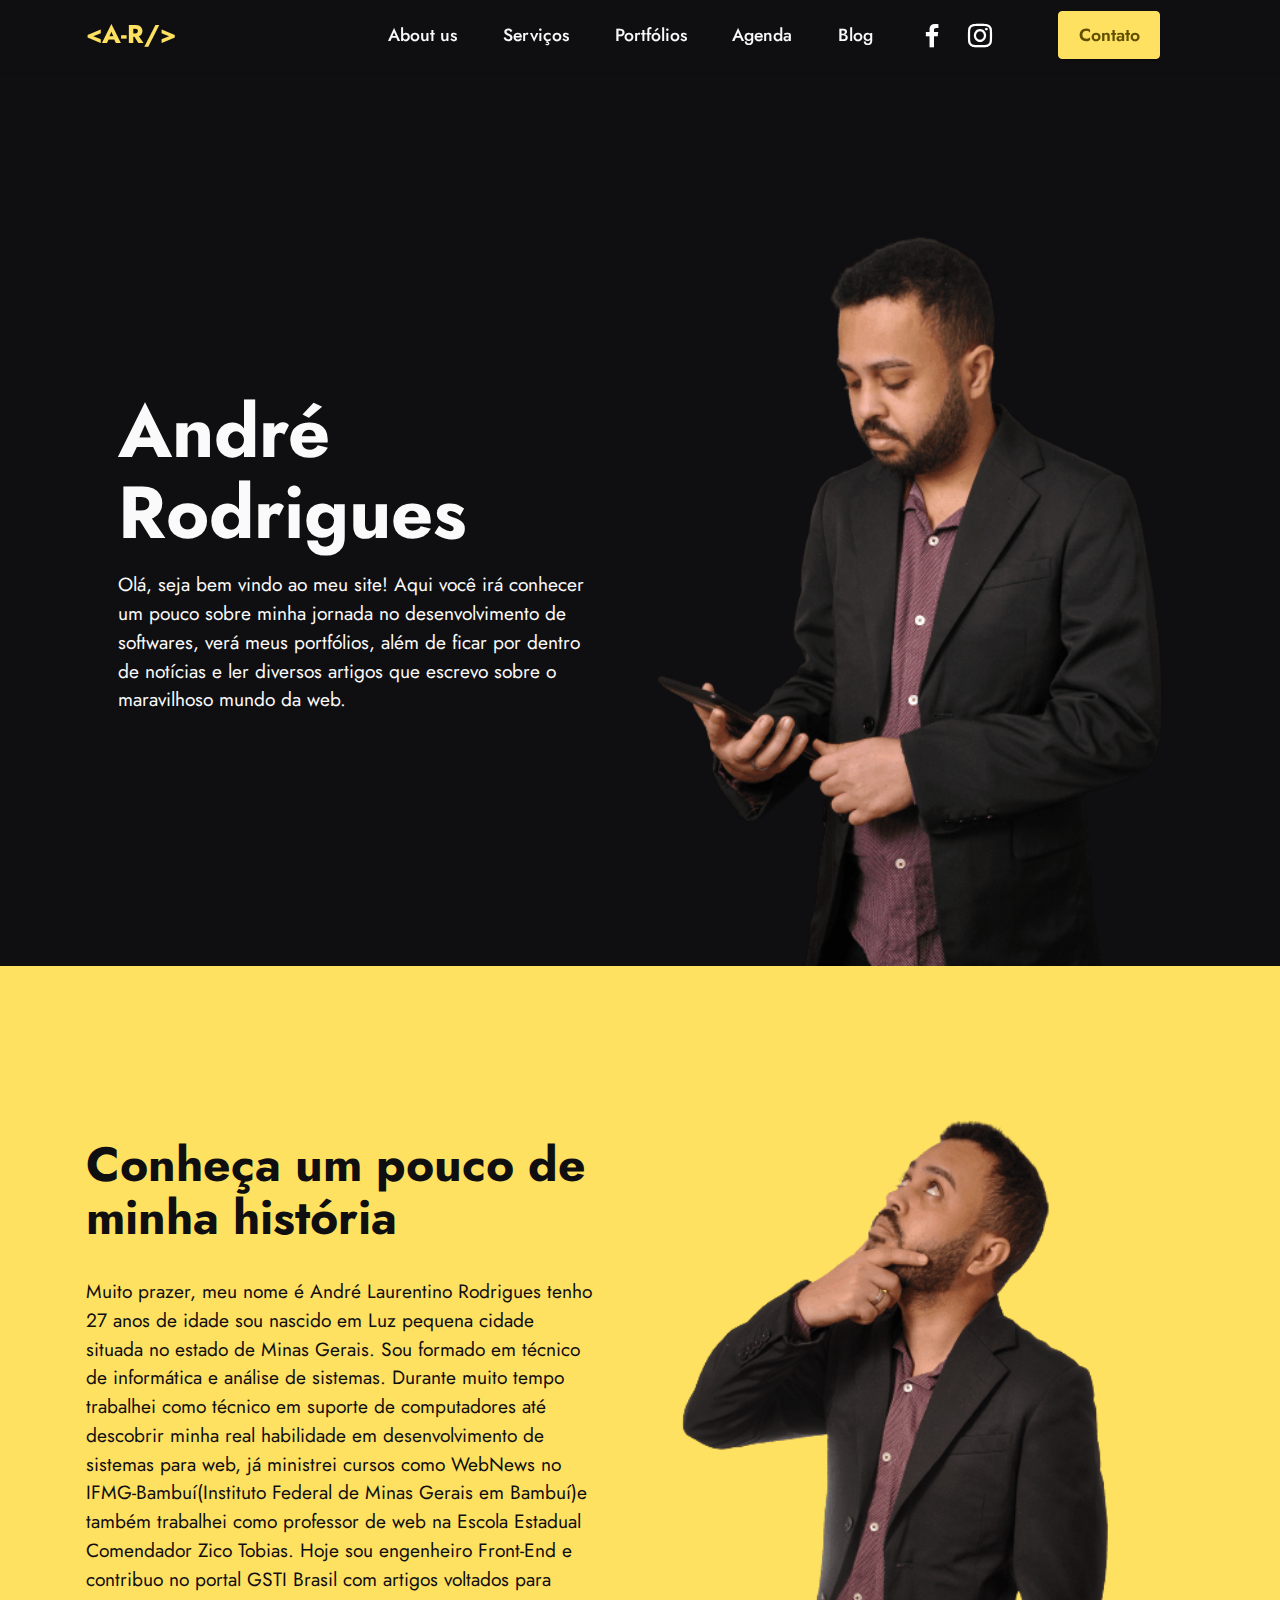
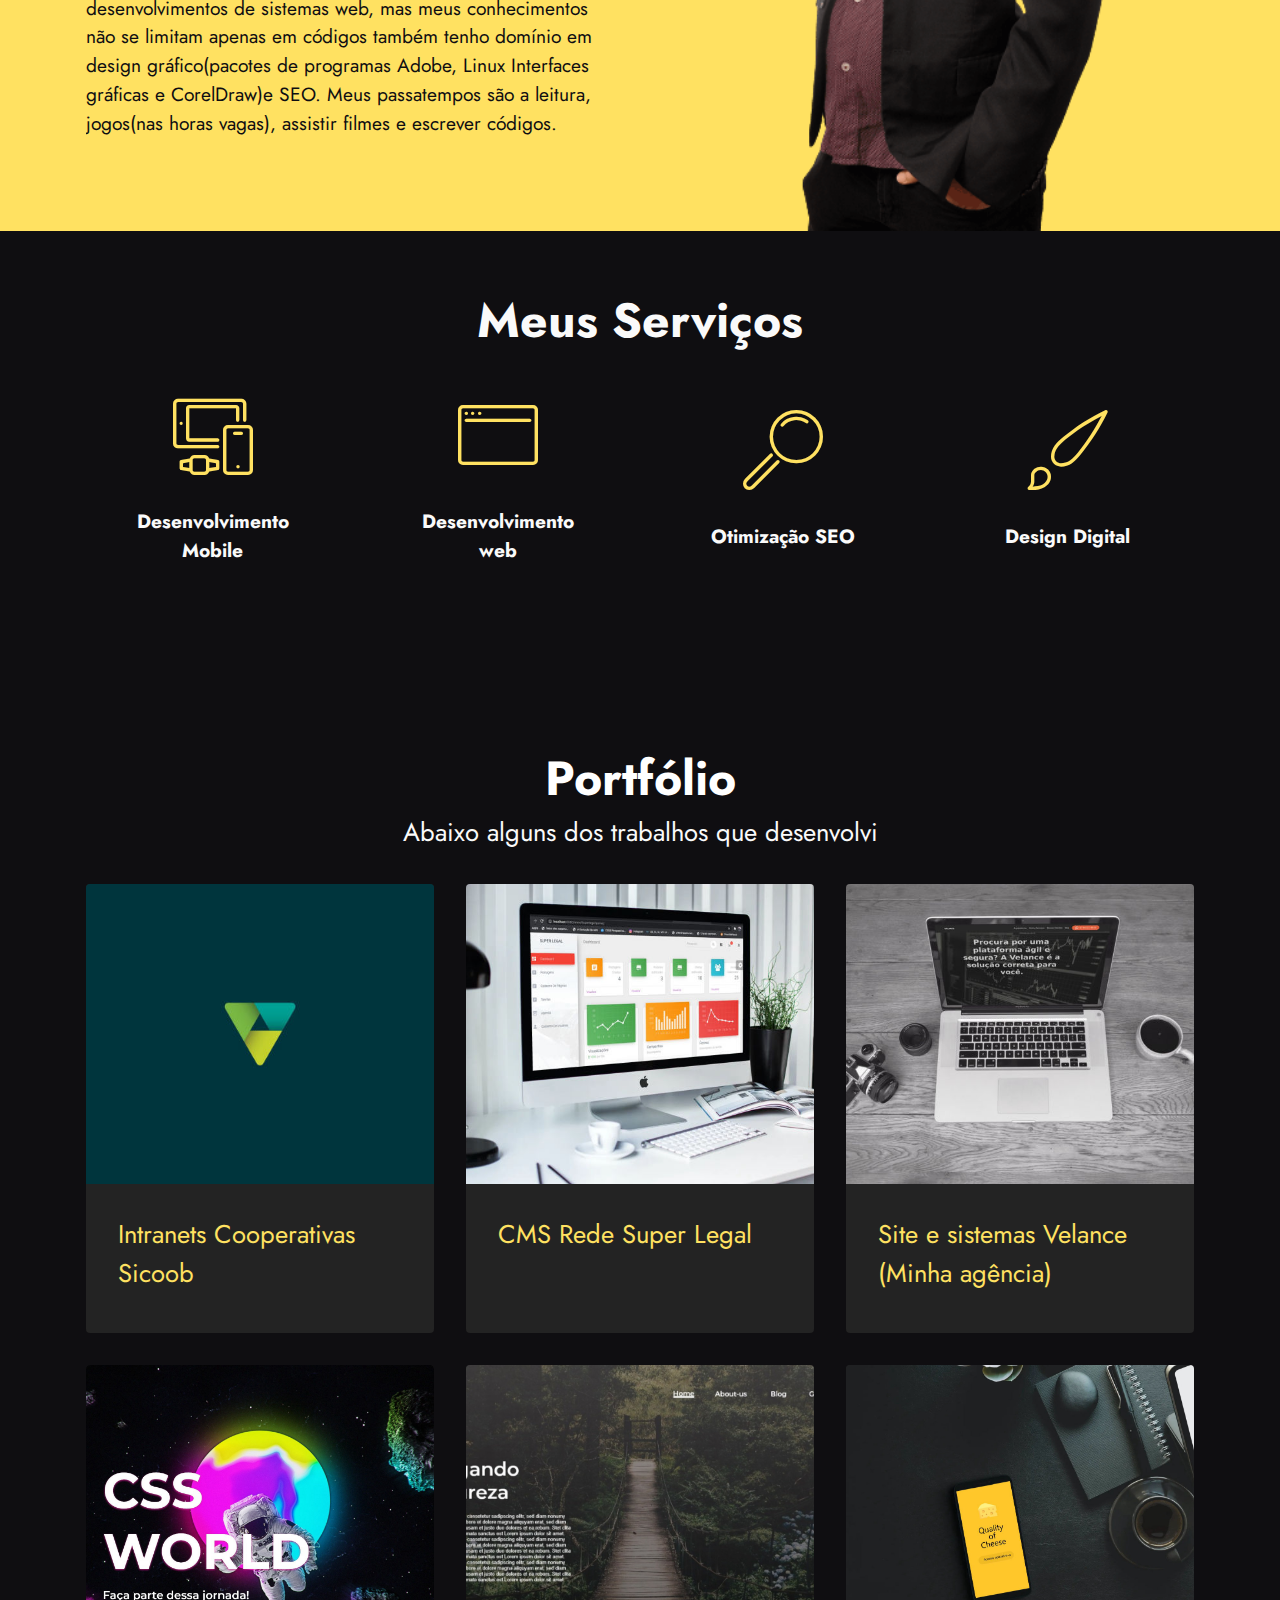
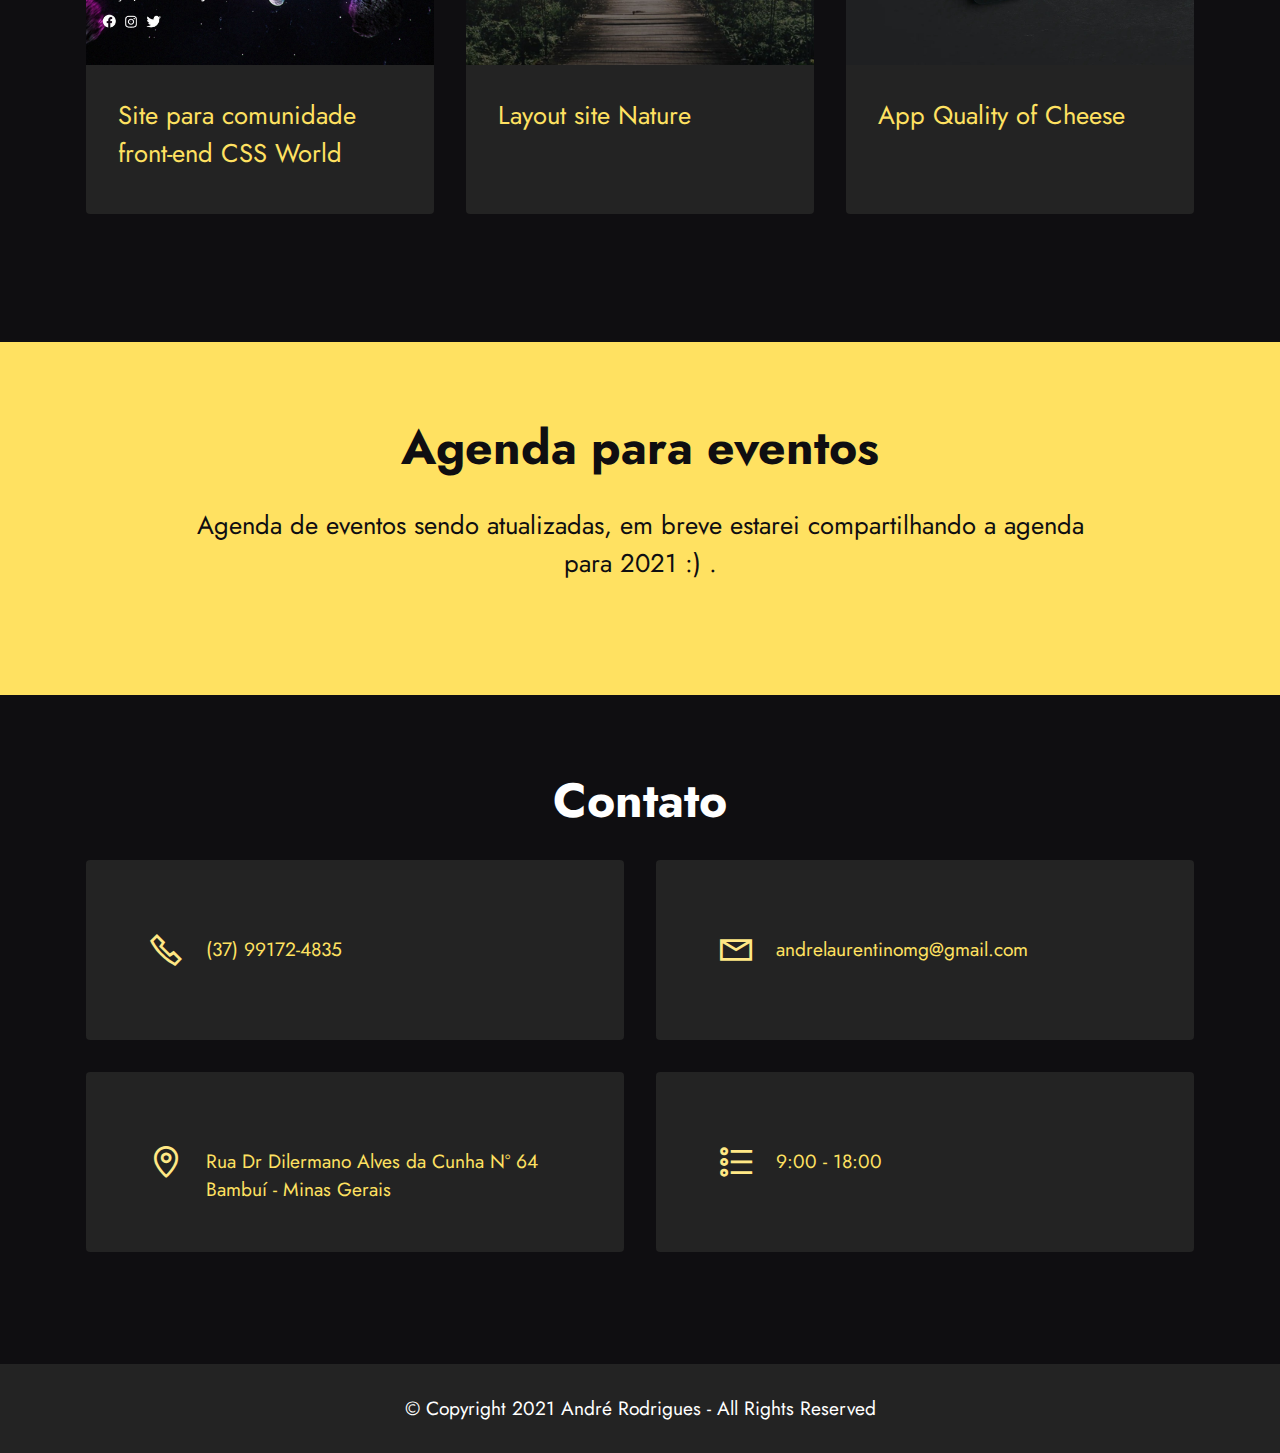
==== index.html @ a2539795 "Upload de arquivos" ====
<!DOCTYPE html>
<html  >
<head>
  <!-- Site made with Mobirise Website Builder v5.2.0, https://mobirise.com -->
  <meta charset="UTF-8">
  <meta http-equiv="X-UA-Compatible" content="IE=edge">
  <meta name="generator" content="Mobirise v5.2.0, mobirise.com">
  <meta name="twitter:card" content="summary_large_image"/>
  <meta name="twitter:image:src" content="assets/images/index-meta.jpg">
  <meta property="og:image" content="assets/images/index-meta.jpg">
  <meta name="twitter:title" content="André Rodrigues | Home">
  <meta name="viewport" content="width=device-width, initial-scale=1, minimum-scale=1">
  <link rel="shortcut icon" href="assets/images/ar-128x128-1.png" type="image/x-icon">
  <meta name="description" content="Muito prazer, meu nome é André Laurentino Rodrigues tenho 27 anos de idade sou nascido em Luz pequena cidade situada no estado de Minas Gerais. Sou formado em técnico de informática e análise de sistemas. ">
  
  
  <title>André Rodrigues | Home</title>
  <link rel="stylesheet" href="assets/web/assets/mobirise-icons2/mobirise2.css">
  <link rel="stylesheet" href="assets/web/assets/mobirise-icons/mobirise-icons.css">
  <link rel="stylesheet" href="assets/tether/tether.min.css">
  <link rel="stylesheet" href="assets/bootstrap/css/bootstrap.min.css">
  <link rel="stylesheet" href="assets/bootstrap/css/bootstrap-grid.min.css">
  <link rel="stylesheet" href="assets/bootstrap/css/bootstrap-reboot.min.css">
  <link rel="stylesheet" href="assets/dropdown/css/style.css">
  <link rel="stylesheet" href="assets/socicon/css/styles.css">
  <link rel="stylesheet" href="assets/theme/css/style.css">
  <link rel="preload" as="style" href="assets/mobirise/css/mbr-additional.css">
  <link rel="stylesheet" href="assets/mobirise/css/mbr-additional.css" type="text/css">
  
  
  
  
</head>
<body>
  
  <section class="menu menu2 cid-sla5ZhIOgI" once="menu" id="menu2-1">
    
    <nav class="navbar navbar-dropdown navbar-fixed-top navbar-expand-lg">
        <div class="container">
            <div class="navbar-brand">
                
                <span class="navbar-caption-wrap"><a class="navbar-caption text-warning text-primary display-5" href="index.html#top">&lt;A-R/&gt;</a></span>
            </div>
            <button class="navbar-toggler" type="button" data-toggle="collapse" data-target="#navbarSupportedContent" aria-controls="navbarNavAltMarkup" aria-expanded="false" aria-label="Toggle navigation">
                <div class="hamburger">
                    <span></span>
                    <span></span>
                    <span></span>
                    <span></span>
                </div>
            </button>
            <div class="collapse navbar-collapse" id="navbarSupportedContent">
                <ul class="navbar-nav nav-dropdown" data-app-modern-menu="true"><li class="nav-item"><a class="nav-link link text-white text-primary display-4" href="index.html#header14-0">
                            About us</a></li>
                    <li class="nav-item"><a class="nav-link link text-white text-primary display-4" href="index.html#features14-4">
                            Serviços</a></li><li class="nav-item"><a class="nav-link link text-white text-primary display-4" href="index.html#content2-5">Portfólios</a></li><li class="nav-item"><a class="nav-link link text-white text-primary display-4" href="index.html#content4-6">Agenda</a></li>
                    <li class="nav-item"><a class="nav-link link text-white text-primary display-4" href="page1.html">Blog</a>
                    </li></ul>
                <div class="icons-menu">
                    <a class="iconfont-wrapper" href="https://www.facebook.com/Andre-Rodrigues-Especialista-em-comunica%C3%A7%C3%A3o-Web-104674851352544" target="_blank">
                        <span class="p-2 mbr-iconfont socicon-facebook socicon"></span>
                    </a>
                    <a class="iconfont-wrapper" href="https://mobiri.se" target="_blank">
                        <span class="p-2 mbr-iconfont socicon-instagram socicon"></span>
                    </a>
                    
                    
                </div>
                <div class="navbar-buttons mbr-section-btn"><a class="btn btn-warning display-4" href="index.html#contacts2-7">Contato</a></div>
            </div>
        </div>
    </nav>
</section>

<section class="header14 cid-sla0WSg3JQ" id="header14-0">

    

    

    <div class="container">
        <div class="row justify-content-center align-items-center">
            <div class="col-12 col-md-6 image-wrapper">
                <img src="assets/images/banner-home-site-407x613.png" alt="Andre-Rodrigues">
            </div>
            <div class="col-12 col-md">
                <div class="text-wrapper">
                    <h1 class="mbr-section-title mbr-fonts-style mb-3 display-1"><strong>André Rodrigues</strong></h1>
                    <p class="mbr-text mbr-fonts-style display-7">Olá, seja bem vindo ao meu site! Aqui você irá conhecer um pouco sobre minha jornada no desenvolvimento de softwares, verá meus portfólios, além de ficar por dentro de notícias e ler diversos artigos que escrevo sobre o maravilhoso mundo da web.</p>
                    
                </div>
            </div>
        </div>
    </div>
</section>

<section class="features18 cid-sla9sLKadB" id="features19-3">

    

    
    <div class="container">
        <div class="row justify-content-center">
            <div class="card col-12 col-lg">
                <div class="card-wrapper">
                    <h6 class="card-title mbr-fonts-style mb-4 display-2"><strong>Conheça um pouco de minha história&nbsp;</strong></h6>
                    <p class="mbr-text mbr-fonts-style display-7">Muito prazer, meu nome é André Laurentino Rodrigues tenho 27 anos de idade sou nascido em Luz pequena cidade situada no estado de Minas Gerais. Sou formado em técnico de informática e análise de sistemas. Durante muito tempo trabalhei como técnico em suporte de computadores até descobrir minha real habilidade em desenvolvimento de sistemas para web, já ministrei cursos como WebNews no IFMG-Bambuí(Instituto Federal de Minas Gerais em Bambuí)e também trabalhei como professor de web na Escola Estadual Comendador Zico Tobias. Hoje sou engenheiro Front-End e contribuo no portal GSTI Brasil com artigos voltados para desenvolvimentos de sistemas web, mas meus conhecimentos não se limitam apenas em códigos também tenho domínio em design gráfico(pacotes de programas Adobe, Linux Interfaces gráficas e CorelDraw)e SEO. Meus passatempos são a leitura, jogos(nas horas vagas), assistir filmes e escrever códigos.&nbsp;</p>
                    
                </div>
            </div>
            <div class="col-12 col-lg-6">
                <div class="image-wrapper">
                    <img src="assets/images/about-me-418x597.png" alt="About-me">
                </div>
            </div>
        </div>
    </div>
</section>

<section class="features13 cid-slab6IcjKy" id="features14-4">
    

    
    <div class="container">
        <div class="row">
            <div class="col-12">
                <h3 class="mbr-section-title align-center mb-4 mbr-fonts-style display-2"><strong>Meus Serviços</strong></h3>
            </div>
            <div class="card col-12 col-md-4 col-lg-2 p-3">
                <div class="card-wrapper">
                    <div class="card-box align-center">
                        <span class="mbr-iconfont mbri-devices"></span>
                        <h4 class="card-title align-center mbr-black mbr-fonts-style display-7"><strong>Desenvolvimento Mobile</strong></h4>
                    </div>
                </div>
            </div>
            <div class="card p-3 col-12 col-md-4 col-lg-2">
                <div class="card-wrapper">
                    <div class="card-box align-center">
                        <span class="mbr-iconfont mbri-browse"></span>
                        <h4 class="card-title align-center mbr-black mbr-fonts-style display-7"><strong>Desenvolvimento web</strong></h4>
                    </div>
                </div>
            </div>
            <div class="card p-3 col-12 col-md-4 col-lg-2">
                <div class="card-wrapper">
                    <div class="card-box align-center">
                        <span class="mbr-iconfont mbri-search"></span>
                        <h4 class="card-title align-center mbr-black mbr-fonts-style display-7"><strong>Otimização SEO</strong></h4>
                    </div>
                </div>
            </div>
            <div class="card p-3 col-12 col-md-4 col-lg-2">
                <div class="card-wrapper">
                    <div class="card-box align-center">
                        <span class="mbr-iconfont mbri-change-style"></span>
                        <h4 class="card-title align-center mbr-black mbr-fonts-style display-7"><strong>Design Digital</strong></h4>
                    </div>
                </div>
            </div>
            
            
        </div>
    </div>
</section>

<section class="content2 cid-slad3nu2yU" id="content2-5">
    
    
    <div class="container">
        <div class="mbr-section-head">
            <h4 class="mbr-section-title mbr-fonts-style align-center mb-0 display-2"><strong>Portfólio</strong></h4>
            <h5 class="mbr-section-subtitle mbr-fonts-style align-center mb-0 mt-2 display-5">Abaixo alguns dos trabalhos que desenvolvi</h5>
        </div>
        <div class="row mt-4">
            <div class="item features-image сol-12 col-md-6 col-lg-4">
                <div class="item-wrapper">
                    <div class="item-img">
                        <img src="assets/images/banner-sicoobnet-696x392.jpg" alt="Imagem-Sicoob" title="">
                    </div>
                    <div class="item-content">
                        <h5 class="item-title mbr-fonts-style display-5">Intranets Cooperativas Sicoob</h5>
                        
                        
                    </div>
                    
                </div>
            </div>
            <div class="item features-image сol-12 col-md-6 col-lg-4">
                <div class="item-wrapper">
                    <div class="item-img">
                        <img src="assets/images/2-696x463.jpg" alt="CMS-Rede-Super-Legal" title="">
                    </div>
                    <div class="item-content">
                        <h5 class="item-title mbr-fonts-style display-5">CMS Rede Super Legal</h5>
                        
                        
                    </div>
                    
                </div>
            </div>
            <div class="item features-image сol-12 col-md-6 col-lg-4">
                <div class="item-wrapper">
                    <div class="item-img">
                        <img src="assets/images/velance-696x465.jpg" alt="" title="">
                    </div>
                    <div class="item-content">
                        <h5 class="item-title mbr-fonts-style display-5">Site e sistemas Velance<br>(Minha agência)</h5>
                        
                        
                    </div>
                    
                </div>
            </div><div class="item features-image сol-12 col-md-6 col-lg-4">
                <div class="item-wrapper">
                    <div class="item-img">
                        <img src="assets/images/cssworld-1920x1080.jpg" alt="" title="">
                    </div>
                    <div class="item-content">
                        <h5 class="item-title mbr-fonts-style display-5">Site para comunidade front-end CSS World<br></h5>
                        
                        
                    </div>
                    
                </div>
            </div><div class="item features-image сol-12 col-md-6 col-lg-4">
                <div class="item-wrapper">
                    <div class="item-img">
                        <img src="assets/images/107310286-675663669829738-8154414857616650863-o-1-1920x1080.jpeg" alt="Nature-Layout" title="">
                    </div>
                    <div class="item-content">
                        <h5 class="item-title mbr-fonts-style display-5">Layout site Nature</h5>
                        
                        
                    </div>
                    
                </div>
            </div><div class="item features-image сol-12 col-md-6 col-lg-4">
                <div class="item-wrapper">
                    <div class="item-img">
                        <img src="assets/images/cheese-1403x982.jpg" alt="Nature-Layout" title="">
                    </div>
                    <div class="item-content">
                        <h5 class="item-title mbr-fonts-style display-5">App Quality
 of Cheese</h5>
                        
                        
                    </div>
                    
                </div>
            </div>

        </div>
    </div>
</section>

<section class="content4 cid-slm0GgRA9L" id="content4-6">
    
    
    <div class="container">
        <div class="row justify-content-center">
            <div class="title col-md-12 col-lg-10">
                <h3 class="mbr-section-title mbr-fonts-style align-center mb-4 display-2">
                    <strong>Agenda para eventos</strong></h3>
                <h4 class="mbr-section-subtitle align-center mbr-fonts-style mb-4 display-5">Agenda de eventos sendo atualizadas, em breve estarei compartilhando a agenda para 2021 :) .</h4>
                
            </div>
        </div>
    </div>
</section>

<section class="contacts2 cid-slm1SwDXtR" id="contacts2-7">
    <!---->
    
    
    <div class="container">
        <div class="mbr-section-head">
            <h3 class="mbr-section-title mbr-fonts-style align-center mb-0 display-2">
                <strong>Contato</strong></h3>
            
        </div>
        <div class="row justify-content-center mt-4">
            <div class="card col-12 col-md-6">
                <div class="card-wrapper">
                    <div class="image-wrapper">
                        <span class="mbr-iconfont mobi-mbri-phone mobi-mbri" style="color: rgb(255, 232, 133); fill: rgb(255, 232, 133);"></span>
                    </div>
                    <div class="text-wrapper">
                        <h6 class="card-title mbr-fonts-style mb-1 display-5">
                            <strong>Phone</strong>
                        </h6>
                        <p class="mbr-text mbr-fonts-style display-7">(37) 99172-4835&nbsp; &nbsp; &nbsp; &nbsp; &nbsp; &nbsp; &nbsp; &nbsp; &nbsp; &nbsp; &nbsp; &nbsp; &nbsp;</p>
                    </div>
                </div>
            </div>
            <div class="card col-12 col-md-6">
                <div class="card-wrapper">
                    <div class="image-wrapper">
                        <span class="mbr-iconfont mobi-mbri-letter mobi-mbri" style="color: rgb(255, 232, 133); fill: rgb(255, 232, 133);"></span>
                    </div>
                    <div class="text-wrapper">
                        <h6 class="card-title mbr-fonts-style mb-1 display-5">
                            <strong>Email</strong>
                        </h6>
                        <p class="mbr-text mbr-fonts-style display-7">andrelaurentinomg@gmail.com&nbsp; &nbsp; &nbsp; &nbsp; &nbsp; &nbsp; &nbsp; &nbsp; &nbsp; &nbsp; &nbsp; &nbsp; &nbsp;</p>
                    </div>
                </div>
            </div>
            <div class="card col-12 col-md-6">
                <div class="card-wrapper">
                    <div class="image-wrapper">
                        <span class="mbr-iconfont mobi-mbri-map-pin mobi-mbri" style="color: rgb(255, 232, 133); fill: rgb(255, 232, 133);"></span>
                    </div>
                    <div class="text-wrapper">
                        <h6 class="card-title mbr-fonts-style mb-1 display-5">
                            <strong>Address</strong>
                        </h6>
                        <p class="mbr-text mbr-fonts-style display-7">Rua Dr Dilermano Alves da Cunha Nº 64<br>Bambuí - Minas Gerais&nbsp; &nbsp; &nbsp; &nbsp; &nbsp; &nbsp; &nbsp; &nbsp; &nbsp; &nbsp; &nbsp; &nbsp; &nbsp;</p>
                    </div>
                </div>
            </div>
            <div class="card col-12 col-md-6">
                <div class="card-wrapper">
                    <div class="image-wrapper">
                        <span class="mbr-iconfont mobi-mbri-bulleted-list mobi-mbri" style="color: rgb(255, 232, 133); fill: rgb(255, 232, 133);"></span>
                    </div>
                    <div class="text-wrapper">
                        <h6 class="card-title mbr-fonts-style mb-1 display-5">
                            <strong>Working Hours</strong>
                        </h6>
                        <p class="mbr-text mbr-fonts-style display-7">
                            9:00 - 18:00
                        </p>
                    </div>
                </div>
            </div>
        </div>
    </div>
</section>

<section class="footer7 cid-slm7tPmnzQ" once="footers" id="footer7-8">

    

    

    <div class="container">
        <div class="media-container-row align-center mbr-white">
            <div class="col-12">
                <p class="mbr-text mb-0 mbr-fonts-style display-7">
                    © Copyright 2021 André Rodrigues - All Rights Reserved
                </p>
            </div>
        </div>
    </div>
</section>

<script src="assets/web/assets/jquery/jquery.min.js"></script>  
<script src="assets/popper/popper.min.js"></script>  
<script src="assets/tether/tether.min.js"></script>  
<script src="assets/bootstrap/js/bootstrap.min.js"></script>  
<script src="assets/web/assets/cookies-alert-plugin/cookies-alert-core.js"></script>  
<script src="assets/web/assets/cookies-alert-plugin/cookies-alert-script.js"></script>  
<script src="assets/smoothscroll/smooth-scroll.js"></script>  
<script src="assets/dropdown/js/nav-dropdown.js"></script>  
<script src="assets/dropdown/js/navbar-dropdown.js"></script>  
<script src="assets/touchswipe/jquery.touch-swipe.min.js"></script>    
  
  
<input name="cookieData" type="hidden" data-cookie-customDialogSelector='null' data-cookie-colorText='#424a4d' data-cookie-colorBg='rgba(255, 232, 133, 0.99)' data-cookie-textButton='Aceito os termos' data-cookie-colorButton='' data-cookie-colorLink='#424a4d' data-cookie-underlineLink='true' data-cookie-text="Nesse site é usado cookies para promover uma melhor experiência <a href='privacy.html'>confira a política de cookies</a>.">
  </body>
</html>
---- assets/web/assets/mobirise-icons2/mobirise2.css ----
@font-face {
  font-family: 'Moririse2';
  font-display: swap;
  src:  url('mobirise2.eot?f2bix4');
  src:  url('mobirise2.eot?f2bix4#iefix') format('embedded-opentype'),
    url('mobirise2.ttf?f2bix4') format('truetype'),
    url('mobirise2.woff?f2bix4') format('woff'),
    url('mobirise2.svg?f2bix4#mobirise2') format('svg');
  font-weight: normal;
  font-style: normal;
}

[class^="mobi-"], [class*=" mobi-"] {
  /* use !important to prevent issues with browser extensions that change fonts */
  font-family: 'Moririse2' !important;
  speak: none;
  font-style: normal;
  font-weight: normal;
  font-variant: normal;
  text-transform: none;
  line-height: 1;

  /* Better Font Rendering =========== */
  -webkit-font-smoothing: antialiased;
  -moz-osx-font-smoothing: grayscale;
}

.mobi-mbri-add-submenu:before {
  content: "\e900";
}
.mobi-mbri-alert:before {
  content: "\e901";
}
.mobi-mbri-align-center:before {
  content: "\e902";
}
.mobi-mbri-align-justify:before {
  content: "\e903";
}
.mobi-mbri-align-left:before {
  content: "\e904";
}
.mobi-mbri-align-right:before {
  content: "\e905";
}
.mobi-mbri-android:before {
  content: "\e906";
}
.mobi-mbri-apple:before {
  content: "\e907";
}
.mobi-mbri-arrow-down:before {
  content: "\e908";
}
.mobi-mbri-arrow-next:before {
  content: "\e909";
}
.mobi-mbri-arrow-prev:before {
  content: "\e90a";
}
.mobi-mbri-arrow-up:before {
  content: "\e90b";
}
.mobi-mbri-bold:before {
  content: "\e90c";
}
.mobi-mbri-bookmark:before {
  content: "\e90d";
}
.mobi-mbri-bootstrap:before {
  content: "\e90e";
}
.mobi-mbri-briefcase:before {
  content: "\e90f";
}
.mobi-mbri-browse:before {
  content: "\e910";
}
.mobi-mbri-bulleted-list:before {
  content: "\e911";
}
.mobi-mbri-calendar:before {
  content: "\e912";
}
.mobi-mbri-camera:before {
  content: "\e913";
}
.mobi-mbri-cart-add:before {
  content: "\e914";
}
.mobi-mbri-cart-full:before {
  content: "\e915";
}
.mobi-mbri-cash:before {
  content: "\e916";
}
.mobi-mbri-change-style:before {
  content: "\e917";
}
.mobi-mbri-chat:before {
  content: "\e918";
}
.mobi-mbri-clock:before {
  content: "\e919";
}
.mobi-mbri-close:before {
  content: "\e91a";
}
.mobi-mbri-cloud:before {
  content: "\e91b";
}
.mobi-mbri-code:before {
  content: "\e91c";
}
.mobi-mbri-contact-form:before {
  content: "\e91d";
}
.mobi-mbri-credit-card:before {
  content: "\e91e";
}
.mobi-mbri-cursor-click:before {
  content: "\e91f";
}
.mobi-mbri-cust-feedback:before {
  content: "\e920";
}
.mobi-mbri-database:before {
  content: "\e921";
}
.mobi-mbri-delivery:before {
  content: "\e922";
}
.mobi-mbri-desktop:before {
  content: "\e923";
}
.mobi-mbri-devices:before {
  content: "\e924";
}
.mobi-mbri-down:before {
  content: "\e925";
}
.mobi-mbri-download-2:before {
  content: "\e926";
}
.mobi-mbri-download:before {
  content: "\e927";
}
.mobi-mbri-drag-n-drop-2:before {
  content: "\e928";
}
.mobi-mbri-drag-n-drop:before {
  content: "\e929";
}
.mobi-mbri-edit-2:before {
  content: "\e92a";
}
.mobi-mbri-edit:before {
  content: "\e92b";
}
.mobi-mbri-error:before {
  content: "\e92c";
}
.mobi-mbri-extension:before {
  content: "\e92d";
}
.mobi-mbri-features:before {
  content: "\e92e";
}
.mobi-mbri-file:before {
  content: "\e92f";
}
.mobi-mbri-flag:before {
  content: "\e930";
}
.mobi-mbri-folder:before {
  content: "\e931";
}
.mobi-mbri-gift:before {
  content: "\e932";
}
.mobi-mbri-github:before {
  content: "\e933";
}
.mobi-mbri-globe-2:before {
  content: "\e934";
}
.mobi-mbri-globe:before {
  content: "\e935";
}
.mobi-mbri-growing-chart:before {
  content: "\e936";
}
.mobi-mbri-hearth:before {
  content: "\e937";
}
.mobi-mbri-help:before {
  content: "\e938";
}
.mobi-mbri-home:before {
  content: "\e939";
}
.mobi-mbri-hot-cup:before {
  content: "\e93a";
}
.mobi-mbri-idea:before {
  content: "\e93b";
}
.mobi-mbri-image-gallery:before {
  content: "\e93c";
}
.mobi-mbri-image-slider:before {
  content: "\e93d";
}
.mobi-mbri-info:before {
  content: "\e93e";
}
.mobi-mbri-italic:before {
  content: "\e93f";
}
.mobi-mbri-key:before {
  content: "\e940";
}
.mobi-mbri-laptop:before {
  content: "\e941";
}
.mobi-mbri-layers:before {
  content: "\e942";
}
.mobi-mbri-left-right:before {
  content: "\e943";
}
.mobi-mbri-left:before {
  content: "\e944";
}
.mobi-mbri-letter:before {
  content: "\e945";
}
.mobi-mbri-like:before {
  content: "\e946";
}
.mobi-mbri-link:before {
  content: "\e947";
}
.mobi-mbri-lock:before {
  content: "\e948";
}
.mobi-mbri-login:before {
  content: "\e949";
}
.mobi-mbri-logout:before {
  content: "\e94a";
}
.mobi-mbri-magic-stick:before {
  content: "\e94b";
}
.mobi-mbri-map-pin:before {
  content: "\e94c";
}
.mobi-mbri-menu:before {
  content: "\e94d";
}
.mobi-mbri-mobile-2:before {
  content: "\e94e";
}
.mobi-mbri-mobile-horizontal:before {
  content: "\e94f";
}
.mobi-mbri-mobile:before {
  content: "\e950";
}
.mobi-mbri-mobirise:before {
  content: "\e951";
}
.mobi-mbri-more-horizontal:before {
  content: "\e952";
}
.mobi-mbri-more-vertical:before {
  content: "\e953";
}
.mobi-mbri-music:before {
  content: "\e954";
}
.mobi-mbri-new-file:before {
  content: "\e955";
}
.mobi-mbri-numbered-list:before {
  content: "\e956";
}
.mobi-mbri-opened-folder:before {
  content: "\e957";
}
.mobi-mbri-pages:before {
  content: "\e958";
}
.mobi-mbri-paper-plane:before {
  content: "\e959";
}
.mobi-mbri-paperclip:before {
  content: "\e95a";
}
.mobi-mbri-phone:before {
  content: "\e95b";
}
.mobi-mbri-photo:before {
  content: "\e95c";
}
.mobi-mbri-photos:before {
  content: "\e95d";
}
.mobi-mbri-pin:before {
  content: "\e95e";
}
.mobi-mbri-play:before {
  content: "\e95f";
}
.mobi-mbri-plus:before {
  content: "\e960";
}
.mobi-mbri-preview:before {
  content: "\e961";
}
.mobi-mbri-print:before {
  content: "\e962";
}
.mobi-mbri-protect:before {
  content: "\e963";
}
.mobi-mbri-question:before {
  content: "\e964";
}
.mobi-mbri-quote-left:before {
  content: "\e965";
}
.mobi-mbri-quote-right:before {
  content: "\e966";
}
.mobi-mbri-redo:before {
  content: "\e967";
}
.mobi-mbri-refresh:before {
  content: "\e968";
}
.mobi-mbri-responsive-2:before {
  content: "\e969";
}
.mobi-mbri-responsive:before {
  content: "\e96a";
}
.mobi-mbri-right:before {
  content: "\e96b";
}
.mobi-mbri-rocket:before {
  content: "\e96c";
}
.mobi-mbri-sad-face:before {
  content: "\e96d";
}
.mobi-mbri-sale:before {
  content: "\e96e";
}
.mobi-mbri-save:before {
  content: "\e96f";
}
.mobi-mbri-search:before {
  content: "\e970";
}
.mobi-mbri-setting-2:before {
  content: "\e971";
}
.mobi-mbri-setting-3:before {
  content: "\e972";
}
.mobi-mbri-setting:before {
  content: "\e973";
}
.mobi-mbri-share:before {
  content: "\e974";
}
.mobi-mbri-shopping-bag:before {
  content: "\e975";
}
.mobi-mbri-shopping-basket:before {
  content: "\e976";
}
.mobi-mbri-shopping-cart:before {
  content: "\e977";
}
.mobi-mbri-sites:before {
  content: "\e978";
}
.mobi-mbri-smile-face:before {
  content: "\e979";
}
.mobi-mbri-speed:before {
  content: "\e97a";
}
.mobi-mbri-star:before {
  content: "\e97b";
}
.mobi-mbri-success:before {
  content: "\e97c";
}
.mobi-mbri-sun:before {
  content: "\e97d";
}
.mobi-mbri-sun2:before {
  content: "\e97e";
}
.mobi-mbri-tablet-vertical:before {
  content: "\e97f";
}
.mobi-mbri-tablet:before {
  content: "\e980";
}
.mobi-mbri-target:before {
  content: "\e981";
}
.mobi-mbri-timer:before {
  content: "\e982";
}
.mobi-mbri-to-ftp:before {
  content: "\e983";
}
.mobi-mbri-to-local-drive:before {
  content: "\e984";
}
.mobi-mbri-touch-swipe:before {
  content: "\e985";
}
.mobi-mbri-touch:before {
  content: "\e986";
}
.mobi-mbri-trash:before {
  content: "\e987";
}
.mobi-mbri-underline:before {
  content: "\e988";
}
.mobi-mbri-undo:before {
  content: "\e989";
}
.mobi-mbri-unlink:before {
  content: "\e98a";
}
.mobi-mbri-unlock:before {
  content: "\e98b";
}
.mobi-mbri-up-down:before {
  content: "\e98c";
}
.mobi-mbri-up:before {
  content: "\e98d";
}
.mobi-mbri-update:before {
  content: "\e98e";
}
.mobi-mbri-upload-2:before {
  content: "\e98f";
}
.mobi-mbri-upload:before {
  content: "\e990";
}
.mobi-mbri-user-2:before {
  content: "\e991";
}
.mobi-mbri-user:before {
  content: "\e992";
}
.mobi-mbri-users:before {
  content: "\e993";
}
.mobi-mbri-video-play:before {
  content: "\e994";
}
.mobi-mbri-video:before {
  content: "\e995";
}
.mobi-mbri-watch:before {
  content: "\e996";
}
.mobi-mbri-website-theme-2:before {
  content: "\e997";
}
.mobi-mbri-website-theme:before {
  content: "\e998";
}
.mobi-mbri-wifi:before {
  content: "\e999";
}
.mobi-mbri-windows:before {
  content: "\e99a";
}
.mobi-mbri-zoom-in:before {
  content: "\e99b";
}
.mobi-mbri-zoom-out:before {
  content: "\e99c";
}
---- assets/web/assets/mobirise-icons/mobirise-icons.css ----
@font-face {
  font-family: 'MobiriseIcons';
  src:  url('mobirise-icons.eot?spat4u');
  src:  url('mobirise-icons.eot?spat4u#iefix') format('embedded-opentype'),
    url('mobirise-icons.ttf?spat4u') format('truetype'),
    url('mobirise-icons.woff?spat4u') format('woff'),
    url('mobirise-icons.svg?spat4u#MobiriseIcons') format('svg');
  font-weight: normal;
  font-style: normal;
  font-display: swap;
}

[class^="mbri-"], [class*=" mbri-"] {
  /* use !important to prevent issues with browser extensions that change fonts */
  font-family: MobiriseIcons !important;
  speak: none;
  font-style: normal;
  font-weight: normal;
  font-variant: normal;
  text-transform: none;
  line-height: 1;

  /* Better Font Rendering =========== */
  -webkit-font-smoothing: antialiased;
  -moz-osx-font-smoothing: grayscale;
}

.mbri-add-submenu:before {
  content: "\e900";
}
.mbri-alert:before {
  content: "\e901";
}
.mbri-align-center:before {
  content: "\e902";
}
.mbri-align-justify:before {
  content: "\e903";
}
.mbri-align-left:before {
  content: "\e904";
}
.mbri-align-right:before {
  content: "\e905";
}
.mbri-android:before {
  content: "\e906";
}
.mbri-apple:before {
  content: "\e907";
}
.mbri-arrow-down:before {
  content: "\e908";
}
.mbri-arrow-next:before {
  content: "\e909";
}
.mbri-arrow-prev:before {
  content: "\e90a";
}
.mbri-arrow-up:before {
  content: "\e90b";
}
.mbri-bold:before {
  content: "\e90c";
}
.mbri-bookmark:before {
  content: "\e90d";
}
.mbri-bootstrap:before {
  content: "\e90e";
}
.mbri-briefcase:before {
  content: "\e90f";
}
.mbri-browse:before {
  content: "\e910";
}
.mbri-bulleted-list:before {
  content: "\e911";
}
.mbri-calendar:before {
  content: "\e912";
}
.mbri-camera:before {
  content: "\e913";
}
.mbri-cart-add:before {
  content: "\e914";
}
.mbri-cart-full:before {
  content: "\e915";
}
.mbri-cash:before {
  content: "\e916";
}
.mbri-change-style:before {
  content: "\e917";
}
.mbri-chat:before {
  content: "\e918";
}
.mbri-clock:before {
  content: "\e919";
}
.mbri-close:before {
  content: "\e91a";
}
.mbri-cloud:before {
  content: "\e91b";
}
.mbri-code:before {
  content: "\e91c";
}
.mbri-contact-form:before {
  content: "\e91d";
}
.mbri-credit-card:before {
  content: "\e91e";
}
.mbri-cursor-click:before {
  content: "\e91f";
}
.mbri-cust-feedback:before {
  content: "\e920";
}
.mbri-database:before {
  content: "\e921";
}
.mbri-delivery:before {
  content: "\e922";
}
.mbri-desktop:before {
  content: "\e923";
}
.mbri-devices:before {
  content: "\e924";
}
.mbri-down:before {
  content: "\e925";
}
.mbri-download:before {
  content: "\e989";
}
.mbri-drag-n-drop:before {
  content: "\e927";
}
.mbri-drag-n-drop2:before {
  content: "\e928";
}
.mbri-edit:before {
  content: "\e929";
}
.mbri-edit2:before {
  content: "\e92a";
}
.mbri-error:before {
  content: "\e92b";
}
.mbri-extension:before {
  content: "\e92c";
}
.mbri-features:before {
  content: "\e92d";
}
.mbri-file:before {
  content: "\e92e";
}
.mbri-flag:before {
  content: "\e92f";
}
.mbri-folder:before {
  content: "\e930";
}
.mbri-gift:before {
  content: "\e931";
}
.mbri-github:before {
  content: "\e932";
}
.mbri-globe:before {
  content: "\e933";
}
.mbri-globe-2:before {
  content: "\e934";
}
.mbri-growing-chart:before {
  content: "\e935";
}
.mbri-hearth:before {
  content: "\e936";
}
.mbri-help:before {
  content: "\e937";
}
.mbri-home:before {
  content: "\e938";
}
.mbri-hot-cup:before {
  content: "\e939";
}
.mbri-idea:before {
  content: "\e93a";
}
.mbri-image-gallery:before {
  content: "\e93b";
}
.mbri-image-slider:before {
  content: "\e93c";
}
.mbri-info:before {
  content: "\e93d";
}
.mbri-italic:before {
  content: "\e93e";
}
.mbri-key:before {
  content: "\e93f";
}
.mbri-laptop:before {
  content: "\e940";
}
.mbri-layers:before {
  content: "\e941";
}
.mbri-left-right:before {
  content: "\e942";
}
.mbri-left:before {
  content: "\e943";
}
.mbri-letter:before {
  content: "\e944";
}
.mbri-like:before {
  content: "\e945";
}
.mbri-link:before {
  content: "\e946";
}
.mbri-lock:before {
  content: "\e947";
}
.mbri-login:before {
  content: "\e948";
}
.mbri-logout:before {
  content: "\e949";
}
.mbri-magic-stick:before {
  content: "\e94a";
}
.mbri-map-pin:before {
  content: "\e94b";
}
.mbri-menu:before {
  content: "\e94c";
}
.mbri-mobile:before {
  content: "\e94d";
}
.mbri-mobile2:before {
  content: "\e94e";
}
.mbri-mobirise:before {
  content: "\e94f";
}
.mbri-more-horizontal:before {
  content: "\e950";
}
.mbri-more-vertical:before {
  content: "\e951";
}
.mbri-music:before {
  content: "\e952";
}
.mbri-new-file:before {
  content: "\e953";
}
.mbri-numbered-list:before {
  content: "\e954";
}
.mbri-opened-folder:before {
  content: "\e955";
}
.mbri-pages:before {
  content: "\e956";
}
.mbri-paper-plane:before {
  content: "\e957";
}
.mbri-paperclip:before {
  content: "\e958";
}
.mbri-photo:before {
  content: "\e959";
}
.mbri-photos:before {
  content: "\e95a";
}
.mbri-pin:before {
  content: "\e95b";
}
.mbri-play:before {
  content: "\e95c";
}
.mbri-plus:before {
  content: "\e95d";
}
.mbri-preview:before {
  content: "\e95e";
}
.mbri-print:before {
  content: "\e95f";
}
.mbri-protect:before {
  content: "\e960";
}
.mbri-question:before {
  content: "\e961";
}
.mbri-quote-left:before {
  content: "\e962";
}
.mbri-quote-right:before {
  content: "\e963";
}
.mbri-refresh:before {
  content: "\e964";
}
.mbri-responsive:before {
  content: "\e965";
}
.mbri-right:before {
  content: "\e966";
}
.mbri-rocket:before {
  content: "\e967";
}
.mbri-sad-face:before {
  content: "\e968";
}
.mbri-sale:before {
  content: "\e969";
}
.mbri-save:before {
  content: "\e96a";
}
.mbri-search:before {
  content: "\e96b";
}
.mbri-setting:before {
  content: "\e96c";
}
.mbri-setting2:before {
  content: "\e96d";
}
.mbri-setting3:before {
  content: "\e96e";
}
.mbri-share:before {
  content: "\e96f";
}
.mbri-shopping-bag:before {
  content: "\e970";
}
.mbri-shopping-basket:before {
  content: "\e971";
}
.mbri-shopping-cart:before {
  content: "\e972";
}
.mbri-sites:before {
  content: "\e973";
}
.mbri-smile-face:before {
  content: "\e974";
}
.mbri-speed:before {
  content: "\e975";
}
.mbri-star:before {
  content: "\e976";
}
.mbri-success:before {
  content: "\e977";
}
.mbri-sun:before {
  content: "\e978";
}
.mbri-sun2:before {
  content: "\e979";
}
.mbri-tablet:before {
  content: "\e97a";
}
.mbri-tablet-vertical:before {
  content: "\e97b";
}
.mbri-target:before {
  content: "\e97c";
}
.mbri-timer:before {
  content: "\e97d";
}
.mbri-to-ftp:before {
  content: "\e97e";
}
.mbri-to-local-drive:before {
  content: "\e97f";
}
.mbri-touch-swipe:before {
  content: "\e980";
}
.mbri-touch:before {
  content: "\e981";
}
.mbri-trash:before {
  content: "\e982";
}
.mbri-underline:before {
  content: "\e983";
}
.mbri-unlink:before {
  content: "\e984";
}
.mbri-unlock:before {
  content: "\e985";
}
.mbri-up-down:before {
  content: "\e986";
}
.mbri-up:before {
  content: "\e987";
}
.mbri-update:before {
  content: "\e988";
}
.mbri-upload:before {
 content: "\e926"; 
}
.mbri-user:before {
  content: "\e98a";
}
.mbri-user2:before {
  content: "\e98b";
}
.mbri-users:before {
  content: "\e98c";
}
.mbri-video:before {
  content: "\e98d";
}
.mbri-video-play:before {
  content: "\e98e";
}
.mbri-watch:before {
  content: "\e98f";
}
.mbri-website-theme:before {
  content: "\e990";
}
.mbri-wifi:before {
  content: "\e991";
}
.mbri-windows:before {
  content: "\e992";
}
.mbri-zoom-out:before {
  content: "\e993";
}
.mbri-redo:before {
  content: "\e994";
}
.mbri-undo:before {
  content: "\e995";
}
---- assets/dropdown/css/style.css ----
.navbar-dropdown {
  left: 0;
  padding: 0;
  position: absolute;
  right: 0;
  top: 0;
  transition: all 0.45s ease;
  z-index: 1030;
  background: #282828; }
  .navbar-dropdown .navbar-logo {
    margin-right: 0.8rem;
    transition: margin 0.3s ease-in-out;
    vertical-align: middle; }
    .navbar-dropdown .navbar-logo img {
      height: 3.125rem;
      transition: all 0.3s ease-in-out; }
    .navbar-dropdown .navbar-logo.mbr-iconfont {
      font-size: 3.125rem;
      line-height: 3.125rem; }
  .navbar-dropdown .navbar-caption {
    font-weight: 700;
    white-space: normal;
    vertical-align: -4px;
    line-height: 3.125rem !important; }
    .navbar-dropdown .navbar-caption, .navbar-dropdown .navbar-caption:hover {
      color: inherit;
      text-decoration: none; }
  .navbar-dropdown .mbr-iconfont + .navbar-caption {
    vertical-align: -1px; }
  .navbar-dropdown.navbar-fixed-top {
    position: fixed; }
  .navbar-dropdown .navbar-brand span {
    vertical-align: -4px; }
  .navbar-dropdown.bg-color.transparent {
    background: none; }
  .navbar-dropdown.navbar-short .navbar-brand {
    padding: 0.625rem 0; }
    .navbar-dropdown.navbar-short .navbar-brand span {
      vertical-align: -1px; }
  .navbar-dropdown.navbar-short .navbar-caption {
    line-height: 2.375rem !important;
    vertical-align: -2px; }
  .navbar-dropdown.navbar-short .navbar-logo {
    margin-right: 0.5rem; }
    .navbar-dropdown.navbar-short .navbar-logo img {
      height: 2.375rem; }
    .navbar-dropdown.navbar-short .navbar-logo.mbr-iconfont {
      font-size: 2.375rem;
      line-height: 2.375rem; }
  .navbar-dropdown.navbar-short .mbr-table-cell {
    height: 3.625rem; }
  .navbar-dropdown .navbar-close {
    left: 0.6875rem;
    position: fixed;
    top: 0.75rem;
    z-index: 1000; }
  .navbar-dropdown .hamburger-icon {
    content: "";
    display: inline-block;
    vertical-align: middle;
    width: 16px;
    -webkit-box-shadow: 0 -6px 0 1px #282828,0 0 0 1px #282828,0 6px 0 1px #282828;
    -moz-box-shadow: 0 -6px 0 1px #282828,0 0 0 1px #282828,0 6px 0 1px #282828;
    box-shadow: 0 -6px 0 1px #282828,0 0 0 1px #282828,0 6px 0 1px #282828; }

.dropdown-menu .dropdown-toggle[data-toggle="dropdown-submenu"]::after {
  border-bottom: 0.35em solid transparent;
  border-left: 0.35em solid;
  border-right: 0;
  border-top: 0.35em solid transparent;
  margin-left: 0.3rem; }

.dropdown-menu .dropdown-item:focus {
  outline: 0; }

.nav-dropdown {
  font-size: 0.75rem;
  font-weight: 500;
  height: auto !important; }
  .nav-dropdown .nav-btn {
    padding-left: 1rem; }
  .nav-dropdown .link {
    margin: .667em 1.667em;
    font-weight: 500;
    padding: 0;
    transition: color .2s ease-in-out; }
    .nav-dropdown .link.dropdown-toggle {
      margin-right: 2.583em; }
      .nav-dropdown .link.dropdown-toggle::after {
        margin-left: .25rem;
        border-top: 0.35em solid;
        border-right: 0.35em solid transparent;
        border-left: 0.35em solid transparent;
        border-bottom: 0; }
      .nav-dropdown .link.dropdown-toggle[aria-expanded="true"] {
        margin: 0;
        padding: 0.667em 3.263em  0.667em 1.667em; }
  .nav-dropdown .link::after,
  .nav-dropdown .dropdown-item::after {
    color: inherit; }
  .nav-dropdown .btn {
    font-size: 0.75rem;
    font-weight: 700;
    letter-spacing: 0;
    margin-bottom: 0;
    padding-left: 1.25rem;
    padding-right: 1.25rem; }
  .nav-dropdown .dropdown-menu {
    border-radius: 0;
    border: 0;
    left: 0;
    margin: 0;
    padding-bottom: 1.25rem;
    padding-top: 1.25rem;
    position: relative; }
  .nav-dropdown .dropdown-submenu {
    margin-left: 0.125rem;
    top: 0; }
  .nav-dropdown .dropdown-item {
    font-weight: 500;
    line-height: 2;
    padding: 0.3846em 4.615em 0.3846em 1.5385em;
    position: relative;
    transition: color .2s ease-in-out, background-color .2s ease-in-out; }
    .nav-dropdown .dropdown-item::after {
      margin-top: -0.3077em;
      position: absolute;
      right: 1.1538em;
      top: 50%; }
    .nav-dropdown .dropdown-item:focus, .nav-dropdown .dropdown-item:hover {
      background: none; }

@media (max-width: 767px) {
  .nav-dropdown.navbar-toggleable-sm {
    bottom: 0;
    display: none;
    left: 0;
    overflow-x: hidden;
    position: fixed;
    top: 0;
    transform: translateX(-100%);
    -ms-transform: translateX(-100%);
    -webkit-transform: translateX(-100%);
    width: 18.75rem;
    z-index: 999; } }
.nav-dropdown.navbar-toggleable-xl {
  bottom: 0;
  display: none;
  left: 0;
  overflow-x: hidden;
  position: fixed;
  top: 0;
  transform: translateX(-100%);
  -ms-transform: translateX(-100%);
  -webkit-transform: translateX(-100%);
  width: 18.75rem;
  z-index: 999; }

.nav-dropdown-sm {
  display: block !important;
  overflow-x: hidden;
  overflow: auto;
  padding-top: 3.875rem; }
  .nav-dropdown-sm::after {
    content: "";
    display: block;
    height: 3rem;
    width: 100%; }
  .nav-dropdown-sm.collapse.in ~ .navbar-close {
    display: block !important; }
  .nav-dropdown-sm.collapsing, .nav-dropdown-sm.collapse.in {
    transform: translateX(0);
    -ms-transform: translateX(0);
    -webkit-transform: translateX(0);
    transition: all 0.25s ease-out;
    -webkit-transition: all 0.25s ease-out;
    background: #282828; }
  .nav-dropdown-sm.collapsing[aria-expanded="false"] {
    transform: translateX(-100%);
    -ms-transform: translateX(-100%);
    -webkit-transform: translateX(-100%); }
  .nav-dropdown-sm .nav-item {
    display: block;
    margin-left: 0 !important;
    padding-left: 0; }
  .nav-dropdown-sm .link,
  .nav-dropdown-sm .dropdown-item {
    border-top: 1px dotted rgba(255, 255, 255, 0.1);
    font-size: 0.8125rem;
    line-height: 1.6;
    margin: 0 !important;
    padding: 0.875rem 2.4rem 0.875rem 1.5625rem !important;
    position: relative;
    white-space: normal; }
    .nav-dropdown-sm .link:focus, .nav-dropdown-sm .link:hover,
    .nav-dropdown-sm .dropdown-item:focus,
    .nav-dropdown-sm .dropdown-item:hover {
      background: rgba(0, 0, 0, 0.2) !important;
      color: #c0a375; }
  .nav-dropdown-sm .nav-btn {
    position: relative;
    padding: 1.5625rem 1.5625rem 0 1.5625rem; }
    .nav-dropdown-sm .nav-btn::before {
      border-top: 1px dotted rgba(255, 255, 255, 0.1);
      content: "";
      left: 0;
      position: absolute;
      top: 0;
      width: 100%; }
    .nav-dropdown-sm .nav-btn + .nav-btn {
      padding-top: 0.625rem; }
      .nav-dropdown-sm .nav-btn + .nav-btn::before {
        display: none; }
  .nav-dropdown-sm .btn {
    padding: 0.625rem 0; }
  .nav-dropdown-sm .dropdown-toggle[data-toggle="dropdown-submenu"]::after {
    margin-left: .25rem;
    border-top: 0.35em solid;
    border-right: 0.35em solid transparent;
    border-left: 0.35em solid transparent;
    border-bottom: 0; }
  .nav-dropdown-sm .dropdown-toggle[data-toggle="dropdown-submenu"][aria-expanded="true"]::after {
    border-top: 0;
    border-right: 0.35em solid transparent;
    border-left: 0.35em solid transparent;
    border-bottom: 0.35em solid; }
  .nav-dropdown-sm .dropdown-menu {
    margin: 0;
    padding: 0;
    position: relative;
    top: 0;
    left: 0;
    width: 100%;
    border: 0;
    float: none;
    border-radius: 0;
    background: none; }
  .nav-dropdown-sm .dropdown-submenu {
    left: 100%;
    margin-left: 0.125rem;
    margin-top: -1.25rem;
    top: 0; }

.navbar-toggleable-sm .nav-dropdown .dropdown-menu {
  position: absolute; }

.navbar-toggleable-sm .nav-dropdown .dropdown-submenu {
  left: 100%;
  margin-left: 0.125rem;
  margin-top: -1.25rem;
  top: 0; }

.navbar-toggleable-sm.opened .nav-dropdown .dropdown-menu {
  position: relative; }

.navbar-toggleable-sm.opened .nav-dropdown .dropdown-submenu {
  left: 0;
  margin-left: 00rem;
  margin-top: 0rem;
  top: 0; }

.is-builder .nav-dropdown.collapsing {
  transition: none !important; }

/*# sourceMappingURL=style.css.map */
---- assets/socicon/css/styles.css ----
@charset "UTF-8";

@font-face {
  font-family: 'Socicon';
  src:  url('../fonts/socicon.eot');
  src:  url('../fonts/socicon.eot?#iefix') format('embedded-opentype'),
    url('../fonts/socicon.woff2') format('woff2'),
    url('../fonts/socicon.ttf') format('truetype'),
    url('../fonts/socicon.woff') format('woff'),
    url('../fonts/socicon.svg#socicon') format('svg');
  font-weight: normal;
  font-style: normal;
}

[data-icon]:before {
  font-family: "socicon" !important;
  content: attr(data-icon);
  font-style: normal !important;
  font-weight: normal !important;
  font-variant: normal !important;
  text-transform: none !important;
  speak: none;
  line-height: 1;
  -webkit-font-smoothing: antialiased;
  -moz-osx-font-smoothing: grayscale;
}

[class^="socicon-"], [class*=" socicon-"] {
  /* use !important to prevent issues with browser extensions that change fonts */
  font-family: 'Socicon' !important;
  speak: none;
  font-style: normal;
  font-weight: normal;
  font-variant: normal;
  text-transform: none;
  line-height: 1;

  /* Better Font Rendering =========== */
  -webkit-font-smoothing: antialiased;
  -moz-osx-font-smoothing: grayscale;
}

.socicon-eitaa:before {
  content: "\e97c";
}
.socicon-soroush:before {
  content: "\e97d";
}
.socicon-bale:before {
  content: "\e97e";
}
.socicon-zazzle:before {
  content: "\e97b";
}
.socicon-society6:before {
  content: "\e97a";
}
.socicon-redbubble:before {
  content: "\e979";
}
.socicon-avvo:before {
  content: "\e978";
}
.socicon-stitcher:before {
  content: "\e977";
}
.socicon-googlehangouts:before {
  content: "\e974";
}
.socicon-dlive:before {
  content: "\e975";
}
.socicon-vsco:before {
  content: "\e976";
}
.socicon-flipboard:before {
  content: "\e973";
}
.socicon-ubuntu:before {
  content: "\e958";
}
.socicon-artstation:before {
  content: "\e959";
}
.socicon-invision:before {
  content: "\e95a";
}
.socicon-torial:before {
  content: "\e95b";
}
.socicon-collectorz:before {
  content: "\e95c";
}
.socicon-seenthis:before {
  content: "\e95d";
}
.socicon-googleplaymusic:before {
  content: "\e95e";
}
.socicon-debian:before {
  content: "\e95f";
}
.socicon-filmfreeway:before {
  content: "\e960";
}
.socicon-gnome:before {
  content: "\e961";
}
.socicon-itchio:before {
  content: "\e962";
}
.socicon-jamendo:before {
  content: "\e963";
}
.socicon-mix:before {
  content: "\e964";
}
.socicon-sharepoint:before {
  content: "\e965";
}
.socicon-tinder:before {
  content: "\e966";
}
.socicon-windguru:before {
  content: "\e967";
}
.socicon-cdbaby:before {
  content: "\e968";
}
.socicon-elementaryos:before {
  content: "\e969";
}
.socicon-stage32:before {
  content: "\e96a";
}
.socicon-tiktok:before {
  content: "\e96b";
}
.socicon-gitter:before {
  content: "\e96c";
}
.socicon-letterboxd:before {
  content: "\e96d";
}
.socicon-threema:before {
  content: "\e96e";
}
.socicon-splice:before {
  content: "\e96f";
}
.socicon-metapop:before {
  content: "\e970";
}
.socicon-naver:before {
  content: "\e971";
}
.socicon-remote:before {
  content: "\e972";
}
.socicon-internet:before {
  content: "\e957";
}
.socicon-moddb:before {
  content: "\e94b";
}
.socicon-indiedb:before {
  content: "\e94c";
}
.socicon-traxsource:before {
  content: "\e94d";
}
.socicon-gamefor:before {
  content: "\e94e";
}
.socicon-pixiv:before {
  content: "\e94f";
}
.socicon-myanimelist:before {
  content: "\e950";
}
.socicon-blackberry:before {
  content: "\e951";
}
.socicon-wickr:before {
  content: "\e952";
}
.socicon-spip:before {
  content: "\e953";
}
.socicon-napster:before {
  content: "\e954";
}
.socicon-beatport:before {
  content: "\e955";
}
.socicon-hackerone:before {
  content: "\e956";
}
.socicon-hackernews:before {
  content: "\e946";
}
.socicon-smashwords:before {
  content: "\e947";
}
.socicon-kobo:before {
  content: "\e948";
}
.socicon-bookbub:before {
  content: "\e949";
}
.socicon-mailru:before {
  content: "\e94a";
}
.socicon-gitlab:before {
  content: "\e945";
}
.socicon-instructables:before {
  content: "\e944";
}
.socicon-portfolio:before {
  content: "\e943";
}
.socicon-codered:before {
  content: "\e940";
}
.socicon-origin:before {
  content: "\e941";
}
.socicon-nextdoor:before {
  content: "\e942";
}
.socicon-udemy:before {
  content: "\e93f";
}
.socicon-livemaster:before {
  content: "\e93e";
}
.socicon-crunchbase:before {
  content: "\e93b";
}
.socicon-homefy:before {
  content: "\e93c";
}
.socicon-calendly:before {
  content: "\e93d";
}
.socicon-realtor:before {
  content: "\e90f";
}
.socicon-tidal:before {
  content: "\e910";
}
.socicon-qobuz:before {
  content: "\e911";
}
.socicon-natgeo:before {
  content: "\e912";
}
.socicon-mastodon:before {
  content: "\e913";
}
.socicon-unsplash:before {
  content: "\e914";
}
.socicon-homeadvisor:before {
  content: "\e915";
}
.socicon-angieslist:before {
  content: "\e916";
}
.socicon-codepen:before {
  content: "\e917";
}
.socicon-slack:before {
  content: "\e918";
}
.socicon-openaigym:before {
  content: "\e919";
}
.socicon-logmein:before {
  content: "\e91a";
}
.socicon-fiverr:before {
  content: "\e91b";
}
.socicon-gotomeeting:before {
  content: "\e91c";
}
.socicon-aliexpress:before {
  content: "\e91d";
}
.socicon-guru:before {
  content: "\e91e";
}
.socicon-appstore:before {
  content: "\e91f";
}
.socicon-homes:before {
  content: "\e920";
}
.socicon-zoom:before {
  content: "\e921";
}
.socicon-alibaba:before {
  content: "\e922";
}
.socicon-craigslist:before {
  content: "\e923";
}
.socicon-wix:before {
  content: "\e924";
}
.socicon-redfin:before {
  content: "\e925";
}
.socicon-googlecalendar:before {
  content: "\e926";
}
.socicon-shopify:before {
  content: "\e927";
}
.socicon-freelancer:before {
  content: "\e928";
}
.socicon-seedrs:before {
  content: "\e929";
}
.socicon-bing:before {
  content: "\e92a";
}
.socicon-doodle:before {
  content: "\e92b";
}
.socicon-bonanza:before {
  content: "\e92c";
}
.socicon-squarespace:before {
  content: "\e92d";
}
.socicon-toptal:before {
  content: "\e92e";
}
.socicon-gust:before {
  content: "\e92f";
}
.socicon-ask:before {
  content: "\e930";
}
.socicon-trulia:before {
  content: "\e931";
}
.socicon-loomly:before {
  content: "\e932";
}
.socicon-ghost:before {
  content: "\e933";
}
.socicon-upwork:before {
  content: "\e934";
}
.socicon-fundable:before {
  content: "\e935";
}
.socicon-booking:before {
  content: "\e936";
}
.socicon-googlemaps:before {
  content: "\e937";
}
.socicon-zillow:before {
  content: "\e938";
}
.socicon-niconico:before {
  content: "\e939";
}
.socicon-toneden:before {
  content: "\e93a";
}
.socicon-augment:before {
  content: "\e908";
}
.socicon-bitbucket:before {
  content: "\e909";
}
.socicon-fyuse:before {
  content: "\e90a";
}
.socicon-yt-gaming:before {
  content: "\e90b";
}
.socicon-sketchfab:before {
  content: "\e90c";
}
.socicon-mobcrush:before {
  content: "\e90d";
}
.socicon-microsoft:before {
  content: "\e90e";
}
.socicon-pandora:before {
  content: "\e907";
}
.socicon-messenger:before {
  content: "\e906";
}
.socicon-gamewisp:before {
  content: "\e905";
}
.socicon-bloglovin:before {
  content: "\e904";
}
.socicon-tunein:before {
  content: "\e903";
}
.socicon-gamejolt:before {
  content: "\e901";
}
.socicon-trello:before {
  content: "\e902";
}
.socicon-spreadshirt:before {
  content: "\e900";
}
.socicon-500px:before {
  content: "\e000";
}
.socicon-8tracks:before {
  content: "\e001";
}
.socicon-airbnb:before {
  content: "\e002";
}
.socicon-alliance:before {
  content: "\e003";
}
.socicon-amazon:before {
  content: "\e004";
}
.socicon-amplement:before {
  content: "\e005";
}
.socicon-android:before {
  content: "\e006";
}
.socicon-angellist:before {
  content: "\e007";
}
.socicon-apple:before {
  content: "\e008";
}
.socicon-appnet:before {
  content: "\e009";
}
.socicon-baidu:before {
  content: "\e00a";
}
.socicon-bandcamp:before {
  content: "\e00b";
}
.socicon-battlenet:before {
  content: "\e00c";
}
.socicon-mixer:before {
  content: "\e00d";
}
.socicon-bebee:before {
  content: "\e00e";
}
.socicon-bebo:before {
  content: "\e00f";
}
.socicon-behance:before {
  content: "\e010";
}
.socicon-blizzard:before {
  content: "\e011";
}
.socicon-blogger:before {
  content: "\e012";
}
.socicon-buffer:before {
  content: "\e013";
}
.socicon-chrome:before {
  content: "\e014";
}
.socicon-coderwall:before {
  content: "\e015";
}
.socicon-curse:before {
  content: "\e016";
}
.socicon-dailymotion:before {
  content: "\e017";
}
.socicon-deezer:before {
  content: "\e018";
}
.socicon-delicious:before {
  content: "\e019";
}
.socicon-deviantart:before {
  content: "\e01a";
}
.socicon-diablo:before {
  content: "\e01b";
}
.socicon-digg:before {
  content: "\e01c";
}
.socicon-discord:before {
  content: "\e01d";
}
.socicon-disqus:before {
  content: "\e01e";
}
.socicon-douban:before {
  content: "\e01f";
}
.socicon-draugiem:before {
  content: "\e020";
}
.socicon-dribbble:before {
  content: "\e021";
}
.socicon-drupal:before {
  content: "\e022";
}
.socicon-ebay:before {
  content: "\e023";
}
.socicon-ello:before {
  content: "\e024";
}
.socicon-endomodo:before {
  content: "\e025";
}
.socicon-envato:before {
  content: "\e026";
}
.socicon-etsy:before {
  content: "\e027";
}
.socicon-facebook:before {
  content: "\e028";
}
.socicon-feedburner:before {
  content: "\e029";
}
.socicon-filmweb:before {
  content: "\e02a";
}
.socicon-firefox:before {
  content: "\e02b";
}
.socicon-flattr:before {
  content: "\e02c";
}
.socicon-flickr:before {
  content: "\e02d";
}
.socicon-formulr:before {
  content: "\e02e";
}
.socicon-forrst:before {
  content: "\e02f";
}
.socicon-foursquare:before {
  content: "\e030";
}
.socicon-friendfeed:before {
  content: "\e031";
}
.socicon-github:before {
  content: "\e032";
}
.socicon-goodreads:before {
  content: "\e033";
}
.socicon-google:before {
  content: "\e034";
}
.socicon-googlescholar:before {
  content: "\e035";
}
.socicon-googlegroups:before {
  content: "\e036";
}
.socicon-googlephotos:before {
  content: "\e037";
}
.socicon-googleplus:before {
  content: "\e038";
}
.socicon-grooveshark:before {
  content: "\e039";
}
.socicon-hackerrank:before {
  content: "\e03a";
}
.socicon-hearthstone:before {
  content: "\e03b";
}
.socicon-hellocoton:before {
  content: "\e03c";
}
.socicon-heroes:before {
  content: "\e03d";
}
.socicon-smashcast:before {
  content: "\e03e";
}
.socicon-horde:before {
  content: "\e03f";
}
.socicon-houzz:before {
  content: "\e040";
}
.socicon-icq:before {
  content: "\e041";
}
.socicon-identica:before {
  content: "\e042";
}
.socicon-imdb:before {
  content: "\e043";
}
.socicon-instagram:before {
  content: "\e044";
}
.socicon-issuu:before {
  content: "\e045";
}
.socicon-istock:before {
  content: "\e046";
}
.socicon-itunes:before {
  content: "\e047";
}
.socicon-keybase:before {
  content: "\e048";
}
.socicon-lanyrd:before {
  content: "\e049";
}
.socicon-lastfm:before {
  content: "\e04a";
}
.socicon-line:before {
  content: "\e04b";
}
.socicon-linkedin:before {
  content: "\e04c";
}
.socicon-livejournal:before {
  content: "\e04d";
}
.socicon-lyft:before {
  content: "\e04e";
}
.socicon-macos:before {
  content: "\e04f";
}
.socicon-mail:before {
  content: "\e050";
}
.socicon-medium:before {
  content: "\e051";
}
.socicon-meetup:before {
  content: "\e052";
}
.socicon-mixcloud:before {
  content: "\e053";
}
.socicon-modelmayhem:before {
  content: "\e054";
}
.socicon-mumble:before {
  content: "\e055";
}
.socicon-myspace:before {
  content: "\e056";
}
.socicon-newsvine:before {
  content: "\e057";
}
.socicon-nintendo:before {
  content: "\e058";
}
.socicon-npm:before {
  content: "\e059";
}
.socicon-odnoklassniki:before {
  content: "\e05a";
}
.socicon-openid:before {
  content: "\e05b";
}
.socicon-opera:before {
  content: "\e05c";
}
.socicon-outlook:before {
  content: "\e05d";
}
.socicon-overwatch:before {
  content: "\e05e";
}
.socicon-patreon:before {
  content: "\e05f";
}
.socicon-paypal:before {
  content: "\e060";
}
.socicon-periscope:before {
  content: "\e061";
}
.socicon-persona:before {
  content: "\e062";
}
.socicon-pinterest:before {
  content: "\e063";
}
.socicon-play:before {
  content: "\e064";
}
.socicon-player:before {
  content: "\e065";
}
.socicon-playstation:before {
  content: "\e066";
}
.socicon-pocket:before {
  content: "\e067";
}
.socicon-qq:before {
  content: "\e068";
}
.socicon-quora:before {
  content: "\e069";
}
.socicon-raidcall:before {
  content: "\e06a";
}
.socicon-ravelry:before {
  content: "\e06b";
}
.socicon-reddit:before {
  content: "\e06c";
}
.socicon-renren:before {
  content: "\e06d";
}
.socicon-researchgate:before {
  content: "\e06e";
}
.socicon-residentadvisor:before {
  content: "\e06f";
}
.socicon-reverbnation:before {
  content: "\e070";
}
.socicon-rss:before {
  content: "\e071";
}
.socicon-sharethis:before {
  content: "\e072";
}
.socicon-skype:before {
  content: "\e073";
}
.socicon-slideshare:before {
  content: "\e074";
}
.socicon-smugmug:before {
  content: "\e075";
}
.socicon-snapchat:before {
  content: "\e076";
}
.socicon-songkick:before {
  content: "\e077";
}
.socicon-soundcloud:before {
  content: "\e078";
}
.socicon-spotify:before {
  content: "\e079";
}
.socicon-stackexchange:before {
  content: "\e07a";
}
.socicon-stackoverflow:before {
  content: "\e07b";
}
.socicon-starcraft:before {
  content: "\e07c";
}
.socicon-stayfriends:before {
  content: "\e07d";
}
.socicon-steam:before {
  content: "\e07e";
}
.socicon-storehouse:before {
  content: "\e07f";
}
.socicon-strava:before {
  content: "\e080";
}
.socicon-streamjar:before {
  content: "\e081";
}
.socicon-stumbleupon:before {
  content: "\e082";
}
.socicon-swarm:before {
  content: "\e083";
}
.socicon-teamspeak:before {
  content: "\e084";
}
.socicon-teamviewer:before {
  content: "\e085";
}
.socicon-technorati:before {
  content: "\e086";
}
.socicon-telegram:before {
  content: "\e087";
}
.socicon-tripadvisor:before {
  content: "\e088";
}
.socicon-tripit:before {
  content: "\e089";
}
.socicon-triplej:before {
  content: "\e08a";
}
.socicon-tumblr:before {
  content: "\e08b";
}
.socicon-twitch:before {
  content: "\e08c";
}
.socicon-twitter:before {
  content: "\e08d";
}
.socicon-uber:before {
  content: "\e08e";
}
.socicon-ventrilo:before {
  content: "\e08f";
}
.socicon-viadeo:before {
  content: "\e090";
}
.socicon-viber:before {
  content: "\e091";
}
.socicon-viewbug:before {
  content: "\e092";
}
.socicon-vimeo:before {
  content: "\e093";
}
.socicon-vine:before {
  content: "\e094";
}
.socicon-vkontakte:before {
  content: "\e095";
}
.socicon-warcraft:before {
  content: "\e096";
}
.socicon-wechat:before {
  content: "\e097";
}
.socicon-weibo:before {
  content: "\e098";
}
.socicon-whatsapp:before {
  content: "\e099";
}
.socicon-wikipedia:before {
  content: "\e09a";
}
.socicon-windows:before {
  content: "\e09b";
}
.socicon-wordpress:before {
  content: "\e09c";
}
.socicon-wykop:before {
  content: "\e09d";
}
.socicon-xbox:before {
  content: "\e09e";
}
.socicon-xing:before {
  content: "\e09f";
}
.socicon-yahoo:before {
  content: "\e0a0";
}
.socicon-yammer:before {
  content: "\e0a1";
}
.socicon-yandex:before {
  content: "\e0a2";
}
.socicon-yelp:before {
  content: "\e0a3";
}
.socicon-younow:before {
  content: "\e0a4";
}
.socicon-youtube:before {
  content: "\e0a5";
}
.socicon-zapier:before {
  content: "\e0a6";
}
.socicon-zerply:before {
  content: "\e0a7";
}
.socicon-zomato:before {
  content: "\e0a8";
}
.socicon-zynga:before {
  content: "\e0a9";
}
---- assets/theme/css/style.css ----
section {
  background-color: #ffffff;
}

body {
  font-style: normal;
  line-height: 1.5;
  font-weight: 400;
  color: #232323;
  position: relative;
}

section,
.container,
.container-fluid {
  position: relative;
  word-wrap: break-word;
}

a.mbr-iconfont:hover {
  text-decoration: none;
}

.article .lead p,
.article .lead ul,
.article .lead ol,
.article .lead pre,
.article .lead blockquote {
  margin-bottom: 0;
}

a {
  font-style: normal;
  font-weight: 400;
  cursor: pointer;
}

a, a:hover {
  text-decoration: none;
}

.mbr-section-title {
  font-style: normal;
  line-height: 1.3;
}

.mbr-section-subtitle {
  line-height: 1.3;
}

.mbr-text {
  font-style: normal;
  line-height: 1.7;
}

h1,
h2,
h3,
h4,
h5,
h6,
.display-1,
.display-2,
.display-4,
.display-5,
.display-7,
span,
p,
a {
  line-height: 1;
  word-break: break-word;
  word-wrap: break-word;
  font-weight: 400;
}

b,
strong {
  font-weight: bold;
}

input:-webkit-autofill, input:-webkit-autofill:hover, input:-webkit-autofill:focus, input:-webkit-autofill:active {
  -webkit-transition-delay: 9999s;
          transition-delay: 9999s;
  -webkit-transition-property: background-color, color;
  transition-property: background-color, color;
}

textarea[type="hidden"] {
  display: none;
}

section {
  background-position: 50% 50%;
  background-repeat: no-repeat;
  background-size: cover;
}

section .mbr-background-video,
section .mbr-background-video-preview {
  position: absolute;
  bottom: 0;
  left: 0;
  right: 0;
  top: 0;
}

.hidden {
  visibility: hidden;
}

.mbr-z-index20 {
  z-index: 20;
}

/*! Base colors */
.mbr-white {
  color: #ffffff;
}

.mbr-black {
  color: #111111;
}

.mbr-bg-white {
  background-color: #ffffff;
}

.mbr-bg-black {
  background-color: #000000;
}

/*! Text-aligns */
.align-left {
  text-align: left;
}

.align-center {
  text-align: center;
}

.align-right {
  text-align: right;
}

/*! Font-weight  */
.mbr-light {
  font-weight: 300;
}

.mbr-regular {
  font-weight: 400;
}

.mbr-semibold {
  font-weight: 500;
}

.mbr-bold {
  font-weight: 700;
}

/*! Media  */
.media-content {
  -ms-flex-preferred-size: 100%;
      flex-basis: 100%;
}

.media-container-row {
  display: -webkit-box;
  display: -ms-flexbox;
  display: flex;
  -webkit-box-orient: horizontal;
  -webkit-box-direction: normal;
      -ms-flex-direction: row;
          flex-direction: row;
  -ms-flex-wrap: wrap;
      flex-wrap: wrap;
  -webkit-box-pack: center;
      -ms-flex-pack: center;
          justify-content: center;
  -ms-flex-line-pack: center;
      align-content: center;
  -webkit-box-align: start;
      -ms-flex-align: start;
          align-items: start;
}

.media-container-row .media-size-item {
  width: 400px;
}

.media-container-column {
  display: -webkit-box;
  display: -ms-flexbox;
  display: flex;
  -webkit-box-orient: vertical;
  -webkit-box-direction: normal;
      -ms-flex-direction: column;
          flex-direction: column;
  -ms-flex-wrap: wrap;
      flex-wrap: wrap;
  -webkit-box-pack: center;
      -ms-flex-pack: center;
          justify-content: center;
  -ms-flex-line-pack: center;
      align-content: center;
  -webkit-box-align: stretch;
      -ms-flex-align: stretch;
          align-items: stretch;
}

.media-container-column > * {
  width: 100%;
}

@media (min-width: 992px) {
  .media-container-row {
    -ms-flex-wrap: nowrap;
        flex-wrap: nowrap;
  }
}

figure {
  margin-bottom: 0;
  overflow: hidden;
}

figure[mbr-media-size] {
  -webkit-transition: width 0.1s;
  transition: width 0.1s;
}

img,
iframe {
  display: block;
  width: 100%;
}

.card {
  background-color: transparent;
  border: none;
}

.card-box {
  width: 100%;
}

.card-img {
  text-align: center;
  -ms-flex-negative: 0;
      flex-shrink: 0;
  -webkit-flex-shrink: 0;
}

.media {
  max-width: 100%;
  margin: 0 auto;
}

.mbr-figure {
  -ms-flex-item-align: center;
      -ms-grid-row-align: center;
      align-self: center;
}

.media-container > div {
  max-width: 100%;
}

.mbr-figure img,
.card-img img {
  width: 100%;
}

@media (max-width: 991px) {
  .media-size-item {
    width: auto !important;
  }
  .media {
    width: auto;
  }
  .mbr-figure {
    width: 100% !important;
  }
}

/*! Buttons */
.mbr-section-btn {
  margin-left: -0.6rem;
  margin-right: -0.6rem;
  font-size: 0;
}

.btn {
  font-weight: 600;
  border-width: 1px;
  font-style: normal;
  margin: 0.6rem 0.6rem;
  white-space: normal;
  -webkit-transition: all 0.2s ease-in-out;
  transition: all 0.2s ease-in-out;
  display: -webkit-inline-box;
  display: -ms-inline-flexbox;
  display: inline-flex;
  -webkit-box-align: center;
      -ms-flex-align: center;
          align-items: center;
  -webkit-box-pack: center;
      -ms-flex-pack: center;
          justify-content: center;
  word-break: break-word;
}

.btn-sm {
  font-weight: 600;
  letter-spacing: 0px;
  -webkit-transition: all 0.3s ease-in-out;
  transition: all 0.3s ease-in-out;
}

.btn-md {
  font-weight: 600;
  letter-spacing: 0px;
  -webkit-transition: all 0.3s ease-in-out;
  transition: all 0.3s ease-in-out;
}

.btn-lg {
  font-weight: 600;
  letter-spacing: 0px;
  -webkit-transition: all 0.3s ease-in-out;
  transition: all 0.3s ease-in-out;
}

.btn-form {
  margin: 0;
}

.btn-form:hover {
  cursor: pointer;
}

nav .mbr-section-btn {
  margin-left: 0rem;
  margin-right: 0rem;
}

/*! Btn icon margin */
.btn .mbr-iconfont,
.btn.btn-sm .mbr-iconfont {
  -webkit-box-ordinal-group: 2;
      -ms-flex-order: 1;
          order: 1;
  cursor: pointer;
  margin-left: 0.5rem;
  vertical-align: sub;
}

.btn.btn-md .mbr-iconfont,
.btn.btn-md .mbr-iconfont {
  margin-left: 0.8rem;
}

.mbr-regular {
  font-weight: 400;
}

.mbr-semibold {
  font-weight: 500;
}

.mbr-bold {
  font-weight: 700;
}

[type="submit"] {
  -webkit-appearance: none;
}

/*! Full-screen */
.mbr-fullscreen .mbr-overlay {
  min-height: 100vh;
}

.mbr-fullscreen {
  display: -webkit-box;
  display: -ms-flexbox;
  display: flex;
  display: -moz-flex;
  display: -ms-flex;
  display: -o-flex;
  -webkit-box-align: center;
      -ms-flex-align: center;
          align-items: center;
  min-height: 100vh;
  padding-top: 3rem;
  padding-bottom: 3rem;
}

/*! Map */
.map {
  height: 25rem;
  position: relative;
}

.map iframe {
  width: 100%;
  height: 100%;
}

/*! Scroll to top arrow */
.mbr-arrow-up {
  bottom: 25px;
  right: 90px;
  position: fixed;
  text-align: right;
  z-index: 5000;
  color: #ffffff;
  font-size: 22px;
}

.mbr-arrow-up a {
  background: rgba(0, 0, 0, 0.2);
  border-radius: 50%;
  color: #fff;
  display: inline-block;
  height: 60px;
  width: 60px;
  border: 2px solid #fff;
  outline-style: none !important;
  position: relative;
  text-decoration: none;
  -webkit-transition: all 0.3s ease-in-out;
  transition: all 0.3s ease-in-out;
  cursor: pointer;
  text-align: center;
}

.mbr-arrow-up a:hover {
  background-color: rgba(0, 0, 0, 0.4);
}

.mbr-arrow-up a i {
  line-height: 60px;
}

.mbr-arrow-up-icon {
  display: block;
  color: #fff;
}

.mbr-arrow-up-icon::before {
  content: "\203a";
  display: inline-block;
  font-family: serif;
  font-size: 22px;
  line-height: 1;
  font-style: normal;
  position: relative;
  top: 6px;
  left: -4px;
  -webkit-transform: rotate(-90deg);
          transform: rotate(-90deg);
}

/*! Arrow Down */
.mbr-arrow {
  position: absolute;
  bottom: 45px;
  left: 50%;
  width: 60px;
  height: 60px;
  cursor: pointer;
  background-color: rgba(80, 80, 80, 0.5);
  border-radius: 50%;
  -webkit-transform: translateX(-50%);
          transform: translateX(-50%);
}

@media (max-width: 767px) {
  .mbr-arrow {
    display: none;
  }
}

.mbr-arrow > a {
  display: inline-block;
  text-decoration: none;
  outline-style: none;
  -webkit-animation: arrowdown 1.7s ease-in-out infinite;
          animation: arrowdown 1.7s ease-in-out infinite;
  color: #ffffff;
}

.mbr-arrow > a > i {
  position: absolute;
  top: -2px;
  left: 15px;
  font-size: 2rem;
}

#scrollToTop a i::before {
  content: "";
  position: absolute;
  display: block;
  border-bottom: 2.5px solid #fff;
  border-left: 2.5px solid #fff;
  width: 27.8%;
  height: 27.8%;
  left: 50%;
  top: 50%;
  -webkit-transform: rotate(135deg);
  transform: translateY(-30%) translateX(-50%) rotate(135deg);
}

@keyframes arrowdown {
  0% {
    -webkit-transform: translateY(0px);
            transform: translateY(0px);
  }
  50% {
    -webkit-transform: translateY(-5px);
            transform: translateY(-5px);
  }
  100% {
    -webkit-transform: translateY(0px);
            transform: translateY(0px);
  }
}

@-webkit-keyframes arrowdown {
  0% {
    -webkit-transform: translateY(0px);
            transform: translateY(0px);
  }
  50% {
    -webkit-transform: translateY(-5px);
            transform: translateY(-5px);
  }
  100% {
    -webkit-transform: translateY(0px);
            transform: translateY(0px);
  }
}

@media (max-width: 500px) {
  .mbr-arrow-up {
    left: 50%;
    right: auto;
  }
}

/*Gradients animation*/
@keyframes gradient-animation {
  from {
    background-position: 0% 100%;
    -webkit-animation-timing-function: ease-in-out;
            animation-timing-function: ease-in-out;
  }
  to {
    background-position: 100% 0%;
    -webkit-animation-timing-function: ease-in-out;
            animation-timing-function: ease-in-out;
  }
}

@-webkit-keyframes gradient-animation {
  from {
    background-position: 0% 100%;
    -webkit-animation-timing-function: ease-in-out;
            animation-timing-function: ease-in-out;
  }
  to {
    background-position: 100% 0%;
    -webkit-animation-timing-function: ease-in-out;
            animation-timing-function: ease-in-out;
  }
}

.bg-gradient {
  background-size: 200% 200%;
  animation: gradient-animation 5s infinite alternate;
  -webkit-animation: gradient-animation 5s infinite alternate;
}

.menu .navbar-brand {
  display: -webkit-flex;
}

.menu .navbar-brand span {
  display: -webkit-box;
  display: -ms-flexbox;
  display: flex;
  display: -webkit-flex;
}

.menu .navbar-brand .navbar-caption-wrap {
  display: -webkit-flex;
}

.menu .navbar-brand .navbar-logo img {
  display: -webkit-flex;
}

@media (min-width: 768px) and (max-width: 991px) {
  .menu .navbar-toggleable-sm .navbar-nav {
    display: -webkit-box;
    display: -ms-flexbox;
  }
}

@media (max-width: 991px) {
  .menu .navbar-collapse {
    max-height: 93.5vh;
  }
  .menu .navbar-collapse.show {
    overflow: auto;
  }
}

@media (min-width: 992px) {
  .menu .navbar-nav.nav-dropdown {
    display: -webkit-flex;
  }
  .menu .navbar-toggleable-sm .navbar-collapse {
    display: -webkit-flex !important;
  }
  .menu .collapsed .navbar-collapse {
    max-height: 93.5vh;
  }
  .menu .collapsed .navbar-collapse.show {
    overflow: auto;
  }
}

@media (max-width: 767px) {
  .menu .navbar-collapse {
    max-height: 80vh;
  }
}

.nav-link .mbr-iconfont {
  margin-right: .5rem;
}

.navbar {
  display: -webkit-flex;
  -webkit-flex-wrap: wrap;
  -webkit-align-items: center;
  -webkit-justify-content: space-between;
}

.navbar-collapse {
  -webkit-flex-basis: 100%;
  -webkit-flex-grow: 1;
  -webkit-align-items: center;
}

.nav-dropdown .link {
  padding: 0.667em 1.667em !important;
  margin: 0 !important;
}

.nav {
  display: -webkit-flex;
  -webkit-flex-wrap: wrap;
}

.row {
  display: -webkit-flex;
  -webkit-flex-wrap: wrap;
}

.justify-content-center {
  -webkit-justify-content: center;
}

.form-inline {
  display: -webkit-flex;
}

.card-wrapper {
  -webkit-flex: 1;
}

.carousel-control {
  z-index: 10;
  display: -webkit-flex;
}

.carousel-controls {
  display: -webkit-flex;
}

.media {
  display: -webkit-flex;
}

.form-group:focus {
  outline: none;
}

.jq-selectbox__select {
  padding: 7px 0;
  position: relative;
}

.jq-selectbox__dropdown {
  overflow: hidden;
  border-radius: 10px;
  position: absolute;
  top: 100%;
  left: 0 !important;
  width: 100% !important;
}

.jq-selectbox__trigger-arrow {
  right: 0;
  -webkit-transform: translateY(-50%);
          transform: translateY(-50%);
}

.jq-selectbox li {
  padding: 1.07em 0.5em;
}

input[type="range"] {
  padding-left: 0 !important;
  padding-right: 0 !important;
}

.modal-dialog,
.modal-content {
  height: 100%;
}

.modal-dialog .carousel-inner {
  height: calc(100vh - 1.75rem);
}

@media (max-width: 575px) {
  .modal-dialog .carousel-inner {
    height: calc(100vh - 1rem);
  }
}

.carousel-item {
  text-align: center;
}

.carousel-item img {
  margin: auto;
}

.navbar-toggler {
  -webkit-align-self: flex-start;
  -ms-flex-item-align: start;
  align-self: flex-start;
  padding: 0.25rem 0.75rem;
  font-size: 1.25rem;
  line-height: 1;
  background: transparent;
  border: 1px solid transparent;
  border-radius: 0.25rem;
}

.navbar-toggler:focus,
.navbar-toggler:hover {
  text-decoration: none;
}

.navbar-toggler-icon {
  display: inline-block;
  width: 1.5em;
  height: 1.5em;
  vertical-align: middle;
  content: "";
  background: no-repeat center center;
  background-size: 100% 100%;
}

.navbar-toggler-left {
  position: absolute;
  left: 1rem;
}

.navbar-toggler-right {
  position: absolute;
  right: 1rem;
}

.card-img {
  width: auto;
}

.menu .navbar.collapsed:not(.beta-menu) {
  -webkit-box-orient: vertical;
  -webkit-box-direction: normal;
      -ms-flex-direction: column;
          flex-direction: column;
}

.carousel-item.active,
.carousel-item-next,
.carousel-item-prev {
  display: -webkit-box;
  display: -ms-flexbox;
  display: flex;
}

.note-air-layout .dropup .dropdown-menu,
.note-air-layout .navbar-fixed-bottom .dropdown .dropdown-menu {
  bottom: initial !important;
}

html,
body {
  height: auto;
  min-height: 100vh;
}

.dropup .dropdown-toggle::after {
  display: none;
}

.form-asterisk {
  font-family: initial;
  position: absolute;
  top: -2px;
  font-weight: normal;
}

.form-control-label {
  position: relative;
  cursor: pointer;
  margin-bottom: 0.357em;
  padding: 0;
}

.alert {
  color: #ffffff;
  border-radius: 0;
  border: 0;
  font-size: 1.1rem;
  line-height: 1.5;
  margin-bottom: 1.875rem;
  padding: 1.25rem;
  position: relative;
  text-align: center;
}

.alert.alert-form::after {
  background-color: inherit;
  bottom: -7px;
  content: "";
  display: block;
  height: 14px;
  left: 50%;
  margin-left: -7px;
  position: absolute;
  -webkit-transform: rotate(45deg);
          transform: rotate(45deg);
  width: 14px;
}

.form-control {
  background-color: #ffffff;
  background-clip: border-box;
  color: #232323;
  line-height: 1rem !important;
  height: auto;
  padding: 0.6rem 1.2rem;
  -webkit-transition: border-color 0.25s ease 0s;
  transition: border-color 0.25s ease 0s;
  border: 1px solid transparent !important;
  border-radius: 4px;
  -webkit-box-shadow: rgba(0, 0, 0, 0.07) 0px 1px 1px 0px, rgba(0, 0, 0, 0.07) 0px 1px 3px 0px, rgba(0, 0, 0, 0.03) 0px 0px 0px 1px;
          box-shadow: rgba(0, 0, 0, 0.07) 0px 1px 1px 0px, rgba(0, 0, 0, 0.07) 0px 1px 3px 0px, rgba(0, 0, 0, 0.03) 0px 0px 0px 1px;
}

.form-active .form-control:invalid {
  border-color: red;
}

form .row {
  margin-left: -0.6rem;
  margin-right: -0.6rem;
}

form .row [class*="col"] {
  padding-left: 0.6rem;
  padding-right: 0.6rem;
}

form .mbr-section-btn {
  margin: 0;
  padding-left: 0.6rem;
  padding-right: 0.6rem;
}

form .btn {
  display: -webkit-box;
  display: -ms-flexbox;
  display: flex;
  padding: 0.6rem 1.2rem;
  margin: 0;
}

form .form-check-input {
  margin-top: .5;
}

textarea.form-control {
  line-height: 1.5rem !important;
}

.form-group {
  margin-bottom: 1.2rem;
}

.form-control,
form .btn {
  min-height: 48px;
}

.gdpr-block label span.textGDPR input[name='gdpr'] {
  top: 7px;
}

.form-control:focus {
  -webkit-box-shadow: none;
          box-shadow: none;
}

:focus {
  outline: none;
}

.mbr-overlay {
  background-color: #000;
  bottom: 0;
  left: 0;
  opacity: 0.5;
  position: absolute;
  right: 0;
  top: 0;
  z-index: 0;
  pointer-events: none;
}

blockquote {
  font-style: italic;
  padding: 3rem;
  font-size: 1.09rem;
  position: relative;
  border-left: 3px solid;
}

ul,
ol,
pre,
blockquote {
  margin-bottom: 2.3125rem;
}

.mt-4 {
  margin-top: 2rem !important;
}

.mb-4 {
  margin-bottom: 2rem !important;
}

@media (min-width: 992px) {
  .container {
    padding-left: 16px;
    padding-right: 16px;
  }
  .row {
    margin-left: -16px;
    margin-right: -16px;
  }
  .row > [class*="col"] {
    padding-left: 16px;
    padding-right: 16px;
  }
}

@media (min-width: 768px) {
  .container-fluid {
    padding-left: 32px;
    padding-right: 32px;
  }
}

@media (min-width: 768px) and (max-width: 991px) {
  .mbr-container {
    padding-left: 32px;
    padding-right: 32px;
  }
}

@media (max-width: 767px) {
  .mbr-container {
    padding-left: 16px;
    padding-right: 16px;
  }
}

.card-wrapper,
.item-wrapper {
  overflow: hidden;
}

.app-video-wrapper > img {
  opacity: 1;
}
/*# sourceMappingURL=style.css.map */.engine {
	position: absolute;
	text-indent: -2400px;
	text-align: center;
	padding: 0;
	top: 0;
	left: -2400px;
}
---- assets/mobirise/css/mbr-additional.css ----
@import url(https://fonts.googleapis.com/css?family=Jost:100,200,300,400,500,600,700,800,900,100i,200i,300i,400i,500i,600i,700i,800i,900i&display=swap);





body {
  font-family: Jost;
}
.display-1 {
  font-family: 'Jost', sans-serif;
  font-size: 4.6rem;
  line-height: 1.1;
}
.display-1 > .mbr-iconfont {
  font-size: 5.75rem;
}
.display-2 {
  font-family: 'Jost', sans-serif;
  font-size: 3rem;
  line-height: 1.1;
}
.display-2 > .mbr-iconfont {
  font-size: 3.75rem;
}
.display-4 {
  font-family: 'Jost', sans-serif;
  font-size: 1.1rem;
  line-height: 1.5;
}
.display-4 > .mbr-iconfont {
  font-size: 1.375rem;
}
.display-5 {
  font-family: 'Jost', sans-serif;
  font-size: 1.6rem;
  line-height: 1.5;
}
.display-5 > .mbr-iconfont {
  font-size: 2rem;
}
.display-7 {
  font-family: 'Jost', sans-serif;
  font-size: 1.2rem;
  line-height: 1.5;
}
.display-7 > .mbr-iconfont {
  font-size: 1.5rem;
}
/* ---- Fluid typography for mobile devices ---- */
/* 1.4 - font scale ratio ( bootstrap == 1.42857 ) */
/* 100vw - current viewport width */
/* (48 - 20)  48 == 48rem == 768px, 20 == 20rem == 320px(minimal supported viewport) */
/* 0.65 - min scale variable, may vary */
@media (max-width: 992px) {
  .display-1 {
    font-size: 3.68rem;
  }
}
@media (max-width: 768px) {
  .display-1 {
    font-size: 3.22rem;
    font-size: calc( 2.26rem + (4.6 - 2.26) * ((100vw - 20rem) / (48 - 20)));
    line-height: calc( 1.1 * (2.26rem + (4.6 - 2.26) * ((100vw - 20rem) / (48 - 20))));
  }
  .display-2 {
    font-size: 2.4rem;
    font-size: calc( 1.7rem + (3 - 1.7) * ((100vw - 20rem) / (48 - 20)));
    line-height: calc( 1.3 * (1.7rem + (3 - 1.7) * ((100vw - 20rem) / (48 - 20))));
  }
  .display-4 {
    font-size: 0.88rem;
    font-size: calc( 1.0350000000000001rem + (1.1 - 1.0350000000000001) * ((100vw - 20rem) / (48 - 20)));
    line-height: calc( 1.4 * (1.0350000000000001rem + (1.1 - 1.0350000000000001) * ((100vw - 20rem) / (48 - 20))));
  }
  .display-5 {
    font-size: 1.28rem;
    font-size: calc( 1.21rem + (1.6 - 1.21) * ((100vw - 20rem) / (48 - 20)));
    line-height: calc( 1.4 * (1.21rem + (1.6 - 1.21) * ((100vw - 20rem) / (48 - 20))));
  }
  .display-7 {
    font-size: 0.96rem;
    font-size: calc( 1.07rem + (1.2 - 1.07) * ((100vw - 20rem) / (48 - 20)));
    line-height: calc( 1.4 * (1.07rem + (1.2 - 1.07) * ((100vw - 20rem) / (48 - 20))));
  }
}
/* Buttons */
.btn {
  padding: 0.6rem 1.2rem;
  border-radius: 4px;
}
.btn-sm {
  padding: 0.6rem 1.2rem;
  border-radius: 4px;
}
.btn-md {
  padding: 0.6rem 1.2rem;
  border-radius: 4px;
}
.btn-lg {
  padding: 1rem 2.6rem;
  border-radius: 4px;
}
.bg-primary {
  background-color: #6592e6 !important;
}
.bg-success {
  background-color: #40b0bf !important;
}
.bg-info {
  background-color: #47b5ed !important;
}
.bg-warning {
  background-color: #ffe161 !important;
}
.bg-danger {
  background-color: #ff9966 !important;
}
.btn-primary,
.btn-primary:active {
  background-color: #6592e6 !important;
  border-color: #6592e6 !important;
  color: #ffffff !important;
  box-shadow: 0 2px 2px 0 rgba(0, 0, 0, 0.2);
}
.btn-primary:hover,
.btn-primary:focus,
.btn-primary.focus,
.btn-primary.active {
  color: #ffffff !important;
  background-color: #2260d2 !important;
  border-color: #2260d2 !important;
  box-shadow: 0 2px 5px 0 rgba(0, 0, 0, 0.2);
}
.btn-primary.disabled,
.btn-primary:disabled {
  color: #ffffff !important;
  background-color: #2260d2 !important;
  border-color: #2260d2 !important;
}
.btn-secondary,
.btn-secondary:active {
  background-color: #ff6666 !important;
  border-color: #ff6666 !important;
  color: #ffffff !important;
  box-shadow: 0 2px 2px 0 rgba(0, 0, 0, 0.2);
}
.btn-secondary:hover,
.btn-secondary:focus,
.btn-secondary.focus,
.btn-secondary.active {
  color: #ffffff !important;
  background-color: #ff0f0f !important;
  border-color: #ff0f0f !important;
  box-shadow: 0 2px 5px 0 rgba(0, 0, 0, 0.2);
}
.btn-secondary.disabled,
.btn-secondary:disabled {
  color: #ffffff !important;
  background-color: #ff0f0f !important;
  border-color: #ff0f0f !important;
}
.btn-info,
.btn-info:active {
  background-color: #47b5ed !important;
  border-color: #47b5ed !important;
  color: #ffffff !important;
  box-shadow: 0 2px 2px 0 rgba(0, 0, 0, 0.2);
}
.btn-info:hover,
.btn-info:focus,
.btn-info.focus,
.btn-info.active {
  color: #ffffff !important;
  background-color: #148cca !important;
  border-color: #148cca !important;
  box-shadow: 0 2px 5px 0 rgba(0, 0, 0, 0.2);
}
.btn-info.disabled,
.btn-info:disabled {
  color: #ffffff !important;
  background-color: #148cca !important;
  border-color: #148cca !important;
}
.btn-success,
.btn-success:active {
  background-color: #40b0bf !important;
  border-color: #40b0bf !important;
  color: #ffffff !important;
  box-shadow: 0 2px 2px 0 rgba(0, 0, 0, 0.2);
}
.btn-success:hover,
.btn-success:focus,
.btn-success.focus,
.btn-success.active {
  color: #ffffff !important;
  background-color: #2a747e !important;
  border-color: #2a747e !important;
  box-shadow: 0 2px 5px 0 rgba(0, 0, 0, 0.2);
}
.btn-success.disabled,
.btn-success:disabled {
  color: #ffffff !important;
  background-color: #2a747e !important;
  border-color: #2a747e !important;
}
.btn-warning,
.btn-warning:active {
  background-color: #ffe161 !important;
  border-color: #ffe161 !important;
  color: #614f00 !important;
  box-shadow: 0 2px 2px 0 rgba(0, 0, 0, 0.2);
}
.btn-warning:hover,
.btn-warning:focus,
.btn-warning.focus,
.btn-warning.active {
  color: #0a0800 !important;
  background-color: #ffd10a !important;
  border-color: #ffd10a !important;
  box-shadow: 0 2px 5px 0 rgba(0, 0, 0, 0.2);
}
.btn-warning.disabled,
.btn-warning:disabled {
  color: #614f00 !important;
  background-color: #ffd10a !important;
  border-color: #ffd10a !important;
}
.btn-danger,
.btn-danger:active {
  background-color: #ff9966 !important;
  border-color: #ff9966 !important;
  color: #ffffff !important;
  box-shadow: 0 2px 2px 0 rgba(0, 0, 0, 0.2);
}
.btn-danger:hover,
.btn-danger:focus,
.btn-danger.focus,
.btn-danger.active {
  color: #ffffff !important;
  background-color: #ff5f0f !important;
  border-color: #ff5f0f !important;
  box-shadow: 0 2px 5px 0 rgba(0, 0, 0, 0.2);
}
.btn-danger.disabled,
.btn-danger:disabled {
  color: #ffffff !important;
  background-color: #ff5f0f !important;
  border-color: #ff5f0f !important;
}
.btn-white,
.btn-white:active {
  background-color: #fafafa !important;
  border-color: #fafafa !important;
  color: #7a7a7a !important;
  box-shadow: 0 2px 2px 0 rgba(0, 0, 0, 0.2);
}
.btn-white:hover,
.btn-white:focus,
.btn-white.focus,
.btn-white.active {
  color: #4f4f4f !important;
  background-color: #cfcfcf !important;
  border-color: #cfcfcf !important;
  box-shadow: 0 2px 5px 0 rgba(0, 0, 0, 0.2);
}
.btn-white.disabled,
.btn-white:disabled {
  color: #7a7a7a !important;
  background-color: #cfcfcf !important;
  border-color: #cfcfcf !important;
}
.btn-black,
.btn-black:active {
  background-color: #232323 !important;
  border-color: #232323 !important;
  color: #ffffff !important;
  box-shadow: 0 2px 2px 0 rgba(0, 0, 0, 0.2);
}
.btn-black:hover,
.btn-black:focus,
.btn-black.focus,
.btn-black.active {
  color: #ffffff !important;
  background-color: #000000 !important;
  border-color: #000000 !important;
  box-shadow: 0 2px 5px 0 rgba(0, 0, 0, 0.2);
}
.btn-black.disabled,
.btn-black:disabled {
  color: #ffffff !important;
  background-color: #000000 !important;
  border-color: #000000 !important;
}
.btn-primary-outline,
.btn-primary-outline:active {
  background-color: transparent !important;
  border-color: transparent;
  color: #6592e6;
}
.btn-primary-outline:hover,
.btn-primary-outline:focus,
.btn-primary-outline.focus,
.btn-primary-outline.active {
  color: #2260d2 !important;
  background-color: transparent!important;
  border-color: transparent!important;
  box-shadow: none!important;
}
.btn-primary-outline.disabled,
.btn-primary-outline:disabled {
  color: #ffffff !important;
  background-color: #6592e6 !important;
  border-color: #6592e6 !important;
}
.btn-secondary-outline,
.btn-secondary-outline:active {
  background-color: transparent !important;
  border-color: transparent;
  color: #ff6666;
}
.btn-secondary-outline:hover,
.btn-secondary-outline:focus,
.btn-secondary-outline.focus,
.btn-secondary-outline.active {
  color: #ff0f0f !important;
  background-color: transparent!important;
  border-color: transparent!important;
  box-shadow: none!important;
}
.btn-secondary-outline.disabled,
.btn-secondary-outline:disabled {
  color: #ffffff !important;
  background-color: #ff6666 !important;
  border-color: #ff6666 !important;
}
.btn-info-outline,
.btn-info-outline:active {
  background-color: transparent !important;
  border-color: transparent;
  color: #47b5ed;
}
.btn-info-outline:hover,
.btn-info-outline:focus,
.btn-info-outline.focus,
.btn-info-outline.active {
  color: #148cca !important;
  background-color: transparent!important;
  border-color: transparent!important;
  box-shadow: none!important;
}
.btn-info-outline.disabled,
.btn-info-outline:disabled {
  color: #ffffff !important;
  background-color: #47b5ed !important;
  border-color: #47b5ed !important;
}
.btn-success-outline,
.btn-success-outline:active {
  background-color: transparent !important;
  border-color: transparent;
  color: #40b0bf;
}
.btn-success-outline:hover,
.btn-success-outline:focus,
.btn-success-outline.focus,
.btn-success-outline.active {
  color: #2a747e !important;
  background-color: transparent!important;
  border-color: transparent!important;
  box-shadow: none!important;
}
.btn-success-outline.disabled,
.btn-success-outline:disabled {
  color: #ffffff !important;
  background-color: #40b0bf !important;
  border-color: #40b0bf !important;
}
.btn-warning-outline,
.btn-warning-outline:active {
  background-color: transparent !important;
  border-color: transparent;
  color: #ffe161;
}
.btn-warning-outline:hover,
.btn-warning-outline:focus,
.btn-warning-outline.focus,
.btn-warning-outline.active {
  color: #ffd10a !important;
  background-color: transparent!important;
  border-color: transparent!important;
  box-shadow: none!important;
}
.btn-warning-outline.disabled,
.btn-warning-outline:disabled {
  color: #614f00 !important;
  background-color: #ffe161 !important;
  border-color: #ffe161 !important;
}
.btn-danger-outline,
.btn-danger-outline:active {
  background-color: transparent !important;
  border-color: transparent;
  color: #ff9966;
}
.btn-danger-outline:hover,
.btn-danger-outline:focus,
.btn-danger-outline.focus,
.btn-danger-outline.active {
  color: #ff5f0f !important;
  background-color: transparent!important;
  border-color: transparent!important;
  box-shadow: none!important;
}
.btn-danger-outline.disabled,
.btn-danger-outline:disabled {
  color: #ffffff !important;
  background-color: #ff9966 !important;
  border-color: #ff9966 !important;
}
.btn-black-outline,
.btn-black-outline:active {
  background-color: transparent !important;
  border-color: transparent;
  color: #232323;
}
.btn-black-outline:hover,
.btn-black-outline:focus,
.btn-black-outline.focus,
.btn-black-outline.active {
  color: #000000 !important;
  background-color: transparent!important;
  border-color: transparent!important;
  box-shadow: none!important;
}
.btn-black-outline.disabled,
.btn-black-outline:disabled {
  color: #ffffff !important;
  background-color: #232323 !important;
  border-color: #232323 !important;
}
.btn-white-outline,
.btn-white-outline:active {
  background-color: transparent !important;
  border-color: transparent;
  color: #fafafa;
}
.btn-white-outline:hover,
.btn-white-outline:focus,
.btn-white-outline.focus,
.btn-white-outline.active {
  color: #cfcfcf !important;
  background-color: transparent!important;
  border-color: transparent!important;
  box-shadow: none!important;
}
.btn-white-outline.disabled,
.btn-white-outline:disabled {
  color: #7a7a7a !important;
  background-color: #fafafa !important;
  border-color: #fafafa !important;
}
.text-primary {
  color: #6592e6 !important;
}
.text-secondary {
  color: #ff6666 !important;
}
.text-success {
  color: #40b0bf !important;
}
.text-info {
  color: #47b5ed !important;
}
.text-warning {
  color: #ffe161 !important;
}
.text-danger {
  color: #ff9966 !important;
}
.text-white {
  color: #fafafa !important;
}
.text-black {
  color: #232323 !important;
}
a.text-primary:hover,
a.text-primary:focus,
a.text-primary.active {
  color: #205ac5 !important;
}
a.text-secondary:hover,
a.text-secondary:focus,
a.text-secondary.active {
  color: #ff0000 !important;
}
a.text-success:hover,
a.text-success:focus,
a.text-success.active {
  color: #266a73 !important;
}
a.text-info:hover,
a.text-info:focus,
a.text-info.active {
  color: #1283bc !important;
}
a.text-warning:hover,
a.text-warning:focus,
a.text-warning.active {
  color: #facb00 !important;
}
a.text-danger:hover,
a.text-danger:focus,
a.text-danger.active {
  color: #ff5500 !important;
}
a.text-white:hover,
a.text-white:focus,
a.text-white.active {
  color: #c7c7c7 !important;
}
a.text-black:hover,
a.text-black:focus,
a.text-black.active {
  color: #000000 !important;
}
a[class*="text-"]:not(.nav-link):not(.dropdown-item):not([role]) {
  position: relative;
  background-image: transparent;
  background-size: 10000px 2px;
  background-repeat: no-repeat;
  background-position: 0px 1.2em;
  background-position: -10000px 1.2em;
}
a[class*="text-"]:not(.nav-link):not(.dropdown-item):not([role]):hover {
  transition: background-position 2s ease-in-out;
  background-image: linear-gradient(currentColor 50%, currentColor 50%);
  background-position: 0px 1.2em;
}
.nav-tabs .nav-link.active {
  color: #6592e6;
}
.nav-tabs .nav-link:not(.active) {
  color: #232323;
}
.alert-success {
  background-color: #70c770;
}
.alert-info {
  background-color: #47b5ed;
}
.alert-warning {
  background-color: #ffe161;
}
.alert-danger {
  background-color: #ff9966;
}
.mbr-gallery-filter li.active .btn {
  background-color: #6592e6;
  border-color: #6592e6;
  color: #ffffff;
}
.mbr-gallery-filter li.active .btn:focus {
  box-shadow: none;
}
a,
a:hover {
  color: #6592e6;
}
.mbr-plan-header.bg-primary .mbr-plan-subtitle,
.mbr-plan-header.bg-primary .mbr-plan-price-desc {
  color: #ffffff;
}
.mbr-plan-header.bg-success .mbr-plan-subtitle,
.mbr-plan-header.bg-success .mbr-plan-price-desc {
  color: #a0d8df;
}
.mbr-plan-header.bg-info .mbr-plan-subtitle,
.mbr-plan-header.bg-info .mbr-plan-price-desc {
  color: #ffffff;
}
.mbr-plan-header.bg-warning .mbr-plan-subtitle,
.mbr-plan-header.bg-warning .mbr-plan-price-desc {
  color: #ffffff;
}
.mbr-plan-header.bg-danger .mbr-plan-subtitle,
.mbr-plan-header.bg-danger .mbr-plan-price-desc {
  color: #ffffff;
}
/* Scroll to top button*/
.scrollToTop_wraper {
  display: none;
}
.form-control {
  font-family: 'Jost', sans-serif;
  font-size: 1.1rem;
  line-height: 1.5;
  font-weight: 400;
}
.form-control > .mbr-iconfont {
  font-size: 1.375rem;
}
.form-control:hover,
.form-control:focus {
  box-shadow: rgba(0, 0, 0, 0.07) 0px 1px 1px 0px, rgba(0, 0, 0, 0.07) 0px 1px 3px 0px, rgba(0, 0, 0, 0.03) 0px 0px 0px 1px;
  border-color: #6592e6 !important;
}
.form-control:-webkit-input-placeholder {
  font-family: 'Jost', sans-serif;
  font-size: 1.1rem;
  line-height: 1.5;
  font-weight: 400;
}
.form-control:-webkit-input-placeholder > .mbr-iconfont {
  font-size: 1.375rem;
}
blockquote {
  border-color: #6592e6;
}
/* Forms */
.jq-selectbox li:hover,
.jq-selectbox li.selected {
  background-color: #6592e6;
  color: #ffffff;
}
.jq-number__spin {
  transition: 0.25s ease;
}
.jq-number__spin:hover {
  border-color: #6592e6;
}
.jq-selectbox .jq-selectbox__trigger-arrow,
.jq-number__spin.minus:after,
.jq-number__spin.plus:after {
  transition: 0.4s;
  border-top-color: #353535;
  border-bottom-color: #353535;
}
.jq-selectbox:hover .jq-selectbox__trigger-arrow,
.jq-number__spin.minus:hover:after,
.jq-number__spin.plus:hover:after {
  border-top-color: #6592e6;
  border-bottom-color: #6592e6;
}
.xdsoft_datetimepicker .xdsoft_calendar td.xdsoft_default,
.xdsoft_datetimepicker .xdsoft_calendar td.xdsoft_current,
.xdsoft_datetimepicker .xdsoft_timepicker .xdsoft_time_box > div > div.xdsoft_current {
  color: #ffffff !important;
  background-color: #6592e6 !important;
  box-shadow: none !important;
}
.xdsoft_datetimepicker .xdsoft_calendar td:hover,
.xdsoft_datetimepicker .xdsoft_timepicker .xdsoft_time_box > div > div:hover {
  color: #000000 !important;
  background: #ff6666 !important;
  box-shadow: none !important;
}
.lazy-bg {
  background-image: none !important;
}
.lazy-placeholder:not(section),
.lazy-none {
  display: block;
  position: relative;
  padding-bottom: 56.25%;
  width: 100%;
  height: auto;
}
iframe.lazy-placeholder,
.lazy-placeholder:after {
  content: '';
  position: absolute;
  width: 200px;
  height: 200px;
  background: transparent no-repeat center;
  background-size: contain;
  top: 50%;
  left: 50%;
  transform: translateX(-50%) translateY(-50%);
  background-image: url("data:image/svg+xml;charset=UTF-8,%3csvg width='32' height='32' viewBox='0 0 64 64' xmlns='http://www.w3.org/2000/svg' stroke='%236592e6' %3e%3cg fill='none' fill-rule='evenodd'%3e%3cg transform='translate(16 16)' stroke-width='2'%3e%3ccircle stroke-opacity='.5' cx='16' cy='16' r='16'/%3e%3cpath d='M32 16c0-9.94-8.06-16-16-16'%3e%3canimateTransform attributeName='transform' type='rotate' from='0 16 16' to='360 16 16' dur='1s' repeatCount='indefinite'/%3e%3c/path%3e%3c/g%3e%3c/g%3e%3c/svg%3e");
}
section.lazy-placeholder:after {
  opacity: 0.5;
}
body {
  overflow-x: hidden;
}
a {
  transition: color 0.6s;
}
.cid-sla0WSg3JQ {
  padding-top: 6rem;
  padding-bottom: 0rem;
  background-color: #0f0e11;
}
.cid-sla0WSg3JQ .row {
  flex-direction: row-reverse;
}
@media (max-width: 991px) {
  .cid-sla0WSg3JQ .image-wrapper {
    margin-bottom: 2rem;
  }
}
.cid-sla0WSg3JQ .image-wrapper img {
  width: 100%;
  object-fit: cover;
}
@media (min-width: 992px) {
  .cid-sla0WSg3JQ .text-wrapper {
    padding: 0 2rem;
  }
}
@media (max-width: 768px) {
  .cid-sla0WSg3JQ .text-wrapper {
    margin-bottom: 2rem;
  }
}
.cid-sla0WSg3JQ .mbr-section-title {
  color: #fafafa;
}
.cid-sla0WSg3JQ .mbr-text,
.cid-sla0WSg3JQ .mbr-section-btn {
  color: #fafafa;
}
.cid-sla5ZhIOgI {
  z-index: 1000;
  width: 100%;
  position: relative;
  min-height: 60px;
}
.cid-sla5ZhIOgI nav.navbar {
  position: fixed;
}
.cid-sla5ZhIOgI .dropdown-item:before {
  font-family: Moririse2 !important;
  content: "\e966";
  display: inline-block;
  width: 0;
  position: absolute;
  left: 1rem;
  top: 0.5rem;
  margin-right: 0.5rem;
  line-height: 1;
  font-size: inherit;
  vertical-align: middle;
  text-align: center;
  overflow: hidden;
  transform: scale(0, 1);
  transition: all 0.25s ease-in-out;
}
.cid-sla5ZhIOgI .dropdown-menu {
  padding: 0;
  border-radius: 4px;
  box-shadow: 0 1px 3px 0 rgba(0, 0, 0, 0.1);
}
.cid-sla5ZhIOgI .dropdown-item {
  border-bottom: 1px solid #e6e6e6;
}
.cid-sla5ZhIOgI .dropdown-item:hover,
.cid-sla5ZhIOgI .dropdown-item:focus {
  background: #6592e6 !important;
  color: white !important;
}
.cid-sla5ZhIOgI .dropdown-item:first-child {
  border-top-left-radius: 4px;
  border-top-right-radius: 4px;
}
.cid-sla5ZhIOgI .dropdown-item:last-child {
  border-bottom: none;
  border-bottom-left-radius: 4px;
  border-bottom-right-radius: 4px;
}
.cid-sla5ZhIOgI .nav-dropdown .link {
  padding: 0 0.3em !important;
  margin: 0.667em 1em !important;
}
.cid-sla5ZhIOgI .nav-dropdown .link.dropdown-toggle::after {
  margin-left: 0.5rem;
  margin-top: 0.2rem;
}
.cid-sla5ZhIOgI .nav-link {
  position: relative;
}
.cid-sla5ZhIOgI .container {
  display: flex;
  margin: auto;
}
.cid-sla5ZhIOgI .iconfont-wrapper {
  color: #ffffff !important;
  font-size: 1.5rem;
  padding-right: 0.5rem;
}
.cid-sla5ZhIOgI .dropdown-menu,
.cid-sla5ZhIOgI .navbar.opened {
  background: #0f0e11 !important;
}
.cid-sla5ZhIOgI .nav-item:focus,
.cid-sla5ZhIOgI .nav-link:focus {
  outline: none;
}
.cid-sla5ZhIOgI .dropdown .dropdown-menu .dropdown-item {
  width: auto;
  transition: all 0.25s ease-in-out;
}
.cid-sla5ZhIOgI .dropdown .dropdown-menu .dropdown-item::after {
  right: 0.5rem;
}
.cid-sla5ZhIOgI .dropdown .dropdown-menu .dropdown-item .mbr-iconfont {
  margin-right: 0.5rem;
  vertical-align: sub;
}
.cid-sla5ZhIOgI .dropdown .dropdown-menu .dropdown-item .mbr-iconfont:before {
  display: inline-block;
  transform: scale(1, 1);
  transition: all 0.25s ease-in-out;
}
.cid-sla5ZhIOgI .collapsed .dropdown-menu .dropdown-item:before {
  display: none;
}
.cid-sla5ZhIOgI .collapsed .dropdown .dropdown-menu .dropdown-item {
  padding: 0.235em 1.5em 0.235em 1.5em !important;
  transition: none;
  margin: 0 !important;
}
.cid-sla5ZhIOgI .navbar {
  min-height: 70px;
  transition: all 0.3s;
  border-bottom: 1px solid transparent;
  box-shadow: 0 1px 3px 0 rgba(0, 0, 0, 0.1);
  background: #0f0e11;
}
.cid-sla5ZhIOgI .navbar.opened {
  transition: all 0.3s;
}
.cid-sla5ZhIOgI .navbar .dropdown-item {
  padding: 0.5rem 1.8rem;
}
.cid-sla5ZhIOgI .navbar .navbar-logo img {
  width: auto;
}
.cid-sla5ZhIOgI .navbar .navbar-collapse {
  justify-content: flex-end;
  z-index: 1;
}
.cid-sla5ZhIOgI .navbar.collapsed {
  justify-content: center;
}
.cid-sla5ZhIOgI .navbar.collapsed .nav-item .nav-link::before {
  display: none;
}
.cid-sla5ZhIOgI .navbar.collapsed.opened .dropdown-menu {
  top: 0;
}
.cid-sla5ZhIOgI .navbar.collapsed .dropdown-menu .dropdown-submenu {
  left: 0 !important;
}
.cid-sla5ZhIOgI .navbar.collapsed .dropdown-menu .dropdown-item:after {
  right: auto;
}
.cid-sla5ZhIOgI .navbar.collapsed .dropdown-menu .dropdown-toggle[data-toggle="dropdown-submenu"]:after {
  margin-left: 0.5rem;
  margin-top: 0.2rem;
  border-top: 0.35em solid;
  border-right: 0.35em solid transparent;
  border-left: 0.35em solid transparent;
  border-bottom: 0;
  top: 41%;
}
.cid-sla5ZhIOgI .navbar.collapsed ul.navbar-nav li {
  margin: auto;
}
.cid-sla5ZhIOgI .navbar.collapsed .dropdown-menu .dropdown-item {
  padding: 0.25rem 1.5rem;
  text-align: center;
}
.cid-sla5ZhIOgI .navbar.collapsed .icons-menu {
  padding-left: 0;
  padding-right: 0;
  padding-top: 0.5rem;
  padding-bottom: 0.5rem;
}
@media (max-width: 991px) {
  .cid-sla5ZhIOgI .navbar .nav-item .nav-link::before {
    display: none;
  }
  .cid-sla5ZhIOgI .navbar.opened .dropdown-menu {
    top: 0;
  }
  .cid-sla5ZhIOgI .navbar .dropdown-menu .dropdown-submenu {
    left: 0 !important;
  }
  .cid-sla5ZhIOgI .navbar .dropdown-menu .dropdown-item:after {
    right: auto;
  }
  .cid-sla5ZhIOgI .navbar .dropdown-menu .dropdown-toggle[data-toggle="dropdown-submenu"]:after {
    margin-left: 0.5rem;
    margin-top: 0.2rem;
    border-top: 0.35em solid;
    border-right: 0.35em solid transparent;
    border-left: 0.35em solid transparent;
    border-bottom: 0;
    top: 40%;
  }
  .cid-sla5ZhIOgI .navbar .navbar-logo img {
    height: 3rem !important;
  }
  .cid-sla5ZhIOgI .navbar ul.navbar-nav li {
    margin: auto;
  }
  .cid-sla5ZhIOgI .navbar .dropdown-menu .dropdown-item {
    padding: 0.25rem 1.5rem !important;
    text-align: center;
  }
  .cid-sla5ZhIOgI .navbar .navbar-brand {
    flex-shrink: initial;
    flex-basis: auto;
    word-break: break-word;
    padding-right: 2rem;
  }
  .cid-sla5ZhIOgI .navbar .navbar-toggler {
    flex-basis: auto;
  }
  .cid-sla5ZhIOgI .navbar .icons-menu {
    padding-left: 0;
    padding-top: 0.5rem;
    padding-bottom: 0.5rem;
  }
}
.cid-sla5ZhIOgI .navbar.navbar-short {
  min-height: 60px;
}
.cid-sla5ZhIOgI .navbar.navbar-short .navbar-logo img {
  height: 2.5rem !important;
}
.cid-sla5ZhIOgI .navbar.navbar-short .navbar-brand {
  min-height: 60px;
  padding: 0;
}
.cid-sla5ZhIOgI .navbar-brand {
  min-height: 70px;
  flex-shrink: 0;
  align-items: center;
  margin-right: 0;
  padding: 0;
  transition: all 0.3s;
  word-break: break-word;
  z-index: 1;
}
.cid-sla5ZhIOgI .navbar-brand .navbar-caption {
  line-height: inherit !important;
}
.cid-sla5ZhIOgI .navbar-brand .navbar-logo a {
  outline: none;
}
.cid-sla5ZhIOgI .dropdown-item.active,
.cid-sla5ZhIOgI .dropdown-item:active {
  background-color: transparent;
}
.cid-sla5ZhIOgI .navbar-expand-lg .navbar-nav .nav-link {
  padding: 0;
}
.cid-sla5ZhIOgI .nav-dropdown .link.dropdown-toggle {
  margin-right: 1.667em;
}
.cid-sla5ZhIOgI .nav-dropdown .link.dropdown-toggle[aria-expanded="true"] {
  margin-right: 0;
  padding: 0.667em 1.667em;
}
.cid-sla5ZhIOgI .navbar.navbar-expand-lg .dropdown .dropdown-menu {
  background: #0f0e11;
}
.cid-sla5ZhIOgI .navbar.navbar-expand-lg .dropdown .dropdown-menu .dropdown-submenu {
  margin: 0;
  left: 100%;
}
.cid-sla5ZhIOgI .navbar .dropdown.open > .dropdown-menu {
  display: block;
}
.cid-sla5ZhIOgI ul.navbar-nav {
  flex-wrap: wrap;
}
.cid-sla5ZhIOgI .navbar-buttons {
  text-align: center;
  min-width: 170px;
}
.cid-sla5ZhIOgI button.navbar-toggler {
  outline: none;
  width: 31px;
  height: 20px;
  cursor: pointer;
  transition: all 0.2s;
  position: relative;
  align-self: center;
}
.cid-sla5ZhIOgI button.navbar-toggler .hamburger span {
  position: absolute;
  right: 0;
  width: 30px;
  height: 2px;
  border-right: 5px;
  background-color: #bbbbbb;
}
.cid-sla5ZhIOgI button.navbar-toggler .hamburger span:nth-child(1) {
  top: 0;
  transition: all 0.2s;
}
.cid-sla5ZhIOgI button.navbar-toggler .hamburger span:nth-child(2) {
  top: 8px;
  transition: all 0.15s;
}
.cid-sla5ZhIOgI button.navbar-toggler .hamburger span:nth-child(3) {
  top: 8px;
  transition: all 0.15s;
}
.cid-sla5ZhIOgI button.navbar-toggler .hamburger span:nth-child(4) {
  top: 16px;
  transition: all 0.2s;
}
.cid-sla5ZhIOgI nav.opened .hamburger span:nth-child(1) {
  top: 8px;
  width: 0;
  opacity: 0;
  right: 50%;
  transition: all 0.2s;
}
.cid-sla5ZhIOgI nav.opened .hamburger span:nth-child(2) {
  transform: rotate(45deg);
  transition: all 0.25s;
}
.cid-sla5ZhIOgI nav.opened .hamburger span:nth-child(3) {
  transform: rotate(-45deg);
  transition: all 0.25s;
}
.cid-sla5ZhIOgI nav.opened .hamburger span:nth-child(4) {
  top: 8px;
  width: 0;
  opacity: 0;
  right: 50%;
  transition: all 0.2s;
}
.cid-sla5ZhIOgI .navbar-dropdown {
  padding: 0 1rem;
  position: fixed;
}
.cid-sla5ZhIOgI a.nav-link {
  display: flex;
  align-items: center;
  justify-content: center;
}
.cid-sla5ZhIOgI .icons-menu {
  flex-wrap: nowrap;
  display: flex;
  justify-content: center;
  padding-left: 1rem;
  padding-right: 1rem;
  padding-top: 0.3rem;
  text-align: center;
}
@media screen and (-ms-high-contrast: active), (-ms-high-contrast: none) {
  .cid-sla5ZhIOgI .navbar {
    height: 70px;
  }
  .cid-sla5ZhIOgI .navbar.opened {
    height: auto;
  }
  .cid-sla5ZhIOgI .nav-item .nav-link:hover::before {
    width: 175%;
    max-width: calc(100% + 2rem);
    left: -1rem;
  }
}
.cid-sla9sLKadB {
  padding-top: 6rem;
  padding-bottom: 0rem;
  background-color: #ffe161;
}
.cid-sla9sLKadB .row {
  align-items: center;
}
@media (max-width: 991px) {
  .cid-sla9sLKadB .row {
    flex-direction: column-reverse;
  }
  .cid-sla9sLKadB .image-wrapper {
    margin-bottom: 2rem;
  }
  .cid-sla9sLKadB .card-wrapper {
    padding: 0 1rem;
  }
}
@media (min-width: 992px) {
  .cid-sla9sLKadB .card-wrapper {
    padding-right: 2rem;
  }
}
.cid-sla9sLKadB .image-wrapper img {
  width: 100%;
  object-fit: cover;
}
.cid-sla9sLKadB .card-title {
  color: #0f0e11;
}
.cid-sla9sLKadB .mbr-text,
.cid-sla9sLKadB .mbr-section-btn {
  color: #0f0e11;
}
.cid-slab6IcjKy {
  padding-top: 4rem;
  padding-bottom: 4rem;
  background-color: #0f0e11;
}
.cid-slab6IcjKy .card-box {
  z-index: 10;
  position: relative;
}
@media (min-width: 1500px) {
  .cid-slab6IcjKy .container {
    max-width: 1400px;
  }
}
.cid-slab6IcjKy .card {
  margin: auto;
}
.cid-slab6IcjKy .mbr-iconfont {
  display: block;
  font-size: 5rem;
  color: #ffe161;
  margin-bottom: 2rem;
}
.cid-slab6IcjKy .card-wrapper {
  display: flex;
  justify-content: center;
  align-items: center;
}
.cid-slab6IcjKy .row {
  justify-content: center;
}
.cid-slab6IcjKy H3 {
  color: #fafafa;
}
.cid-slab6IcjKy .card-title,
.cid-slab6IcjKy .card-box {
  color: #fafafa;
}
.cid-slad3nu2yU {
  padding-top: 6rem;
  padding-bottom: 6rem;
  background-color: #0f0e11;
}
.cid-slad3nu2yU img,
.cid-slad3nu2yU .item-img {
  height: 100%;
  height: 300px;
  object-fit: cover;
}
.cid-slad3nu2yU .item:focus,
.cid-slad3nu2yU span:focus {
  outline: none;
}
.cid-slad3nu2yU .item {
  cursor: pointer;
  margin-bottom: 2rem;
}
.cid-slad3nu2yU .item-wrapper {
  position: relative;
  border-radius: 4px;
  background: #232323;
  height: 100%;
  display: flex;
  flex-flow: column nowrap;
}
@media (min-width: 992px) {
  .cid-slad3nu2yU .item-wrapper .item-content {
    padding: 2rem;
  }
}
@media (max-width: 991px) {
  .cid-slad3nu2yU .item-wrapper .item-content {
    padding: 1rem;
  }
}
.cid-slad3nu2yU .mbr-section-btn {
  margin-top: auto !important;
}
.cid-slad3nu2yU .mbr-section-title {
  color: #ffffff;
}
.cid-slad3nu2yU .mbr-text,
.cid-slad3nu2yU .mbr-section-btn {
  text-align: left;
  color: #ffffff;
}
.cid-slad3nu2yU .item-title {
  text-align: left;
  color: #ffe161;
}
.cid-slad3nu2yU .item-subtitle {
  text-align: left;
  color: #232323;
}
.cid-slad3nu2yU .mbr-section-subtitle {
  color: #fafafa;
}
.cid-slm0GgRA9L {
  padding-top: 5rem;
  padding-bottom: 5rem;
  background-color: #ffe161;
}
.cid-slm0GgRA9L .mbr-section-title {
  color: #0f0e11;
}
.cid-slm0GgRA9L .mbr-section-subtitle {
  color: #0f0e11;
}
.cid-slm1SwDXtR {
  padding-top: 5rem;
  padding-bottom: 5rem;
  background-color: #0f0e11;
}
.cid-slm1SwDXtR .image-wrapper {
  display: flex;
  align-items: center;
}
.cid-slm1SwDXtR .card-wrapper {
  margin-bottom: 2rem;
  display: flex;
  border-radius: 4px;
  background: #232323;
}
@media (max-width: 991px) {
  .cid-slm1SwDXtR .card-wrapper {
    padding: 1rem 2rem;
  }
}
@media (min-width: 992px) {
  .cid-slm1SwDXtR .card-wrapper {
    padding: 2rem 4rem;
  }
}
.cid-slm1SwDXtR .mbr-iconfont {
  font-size: 2rem;
  padding-right: 1.5rem;
  color: #6592e6;
}
.cid-slm1SwDXtR .mbr-section-title {
  color: #ffffff;
}
.cid-slm1SwDXtR P {
  color: #ffe161;
}
.cid-slm7tPmnzQ {
  padding-top: 30px;
  padding-bottom: 30px;
  background-color: #232323;
}
.cid-slm8nJwW3b {
  padding-top: 6rem;
  padding-bottom: 6rem;
  background-image: linear-gradient(135deg, #353535 10%, #0f0e11 100%) !important;
}
.cid-slm8nJwW3b .mbr-section-title {
  color: #ffffff;
}
.cid-slm8nJwW3b .mbr-text,
.cid-slm8nJwW3b .mbr-section-btn {
  color: #ffffff;
}
.cid-slm9eSEWHw {
  padding-top: 4rem;
  padding-bottom: 4rem;
  background-color: #232323;
}
.cid-slm9eSEWHw img,
.cid-slm9eSEWHw .item-img {
  width: 100%;
}
.cid-slm9eSEWHw .item:focus,
.cid-slm9eSEWHw span:focus {
  outline: none;
}
.cid-slm9eSEWHw .item {
  cursor: pointer;
  margin-bottom: 2rem;
}
.cid-slm9eSEWHw .item-wrapper {
  position: relative;
  border-radius: 4px;
  background: #353535;
  height: 100%;
  display: flex;
  flex-flow: column nowrap;
}
@media (min-width: 992px) {
  .cid-slm9eSEWHw .item-wrapper .item-content {
    padding: 2rem 2rem 0;
  }
  .cid-slm9eSEWHw .item-wrapper .item-footer {
    padding: 0 2rem 2rem;
  }
}
@media (max-width: 991px) {
  .cid-slm9eSEWHw .item-wrapper .item-content {
    padding: 1rem 1rem 0;
  }
  .cid-slm9eSEWHw .item-wrapper .item-footer {
    padding: 0 1rem 1rem;
  }
}
.cid-slm9eSEWHw .mbr-section-btn {
  margin-top: auto !important;
}
.cid-slm9eSEWHw .mbr-section-title {
  color: #ffffff;
}
.cid-slm9eSEWHw .mbr-text,
.cid-slm9eSEWHw .mbr-section-btn {
  text-align: center;
  color: #ffffff;
}
.cid-slm9eSEWHw .item-title {
  text-align: center;
  color: #ffffff;
}
.cid-slm9eSEWHw .item-subtitle {
  text-align: left;
}
.cid-slm88tBC5F {
  z-index: 1000;
  width: 100%;
  position: relative;
  min-height: 60px;
}
.cid-slm88tBC5F nav.navbar {
  position: fixed;
}
.cid-slm88tBC5F .dropdown-item:before {
  font-family: Moririse2 !important;
  content: "\e966";
  display: inline-block;
  width: 0;
  position: absolute;
  left: 1rem;
  top: 0.5rem;
  margin-right: 0.5rem;
  line-height: 1;
  font-size: inherit;
  vertical-align: middle;
  text-align: center;
  overflow: hidden;
  transform: scale(0, 1);
  transition: all 0.25s ease-in-out;
}
.cid-slm88tBC5F .dropdown-menu {
  padding: 0;
  border-radius: 4px;
  box-shadow: 0 1px 3px 0 rgba(0, 0, 0, 0.1);
}
.cid-slm88tBC5F .dropdown-item {
  border-bottom: 1px solid #e6e6e6;
}
.cid-slm88tBC5F .dropdown-item:hover,
.cid-slm88tBC5F .dropdown-item:focus {
  background: #6592e6 !important;
  color: white !important;
}
.cid-slm88tBC5F .dropdown-item:first-child {
  border-top-left-radius: 4px;
  border-top-right-radius: 4px;
}
.cid-slm88tBC5F .dropdown-item:last-child {
  border-bottom: none;
  border-bottom-left-radius: 4px;
  border-bottom-right-radius: 4px;
}
.cid-slm88tBC5F .nav-dropdown .link {
  padding: 0 0.3em !important;
  margin: 0.667em 1em !important;
}
.cid-slm88tBC5F .nav-dropdown .link.dropdown-toggle::after {
  margin-left: 0.5rem;
  margin-top: 0.2rem;
}
.cid-slm88tBC5F .nav-link {
  position: relative;
}
.cid-slm88tBC5F .container {
  display: flex;
  margin: auto;
}
.cid-slm88tBC5F .iconfont-wrapper {
  color: #ffffff !important;
  font-size: 1.5rem;
  padding-right: 0.5rem;
}
.cid-slm88tBC5F .dropdown-menu,
.cid-slm88tBC5F .navbar.opened {
  background: #0f0e11 !important;
}
.cid-slm88tBC5F .nav-item:focus,
.cid-slm88tBC5F .nav-link:focus {
  outline: none;
}
.cid-slm88tBC5F .dropdown .dropdown-menu .dropdown-item {
  width: auto;
  transition: all 0.25s ease-in-out;
}
.cid-slm88tBC5F .dropdown .dropdown-menu .dropdown-item::after {
  right: 0.5rem;
}
.cid-slm88tBC5F .dropdown .dropdown-menu .dropdown-item .mbr-iconfont {
  margin-right: 0.5rem;
  vertical-align: sub;
}
.cid-slm88tBC5F .dropdown .dropdown-menu .dropdown-item .mbr-iconfont:before {
  display: inline-block;
  transform: scale(1, 1);
  transition: all 0.25s ease-in-out;
}
.cid-slm88tBC5F .collapsed .dropdown-menu .dropdown-item:before {
  display: none;
}
.cid-slm88tBC5F .collapsed .dropdown .dropdown-menu .dropdown-item {
  padding: 0.235em 1.5em 0.235em 1.5em !important;
  transition: none;
  margin: 0 !important;
}
.cid-slm88tBC5F .navbar {
  min-height: 70px;
  transition: all 0.3s;
  border-bottom: 1px solid transparent;
  box-shadow: 0 1px 3px 0 rgba(0, 0, 0, 0.1);
  background: #0f0e11;
}
.cid-slm88tBC5F .navbar.opened {
  transition: all 0.3s;
}
.cid-slm88tBC5F .navbar .dropdown-item {
  padding: 0.5rem 1.8rem;
}
.cid-slm88tBC5F .navbar .navbar-logo img {
  width: auto;
}
.cid-slm88tBC5F .navbar .navbar-collapse {
  justify-content: flex-end;
  z-index: 1;
}
.cid-slm88tBC5F .navbar.collapsed {
  justify-content: center;
}
.cid-slm88tBC5F .navbar.collapsed .nav-item .nav-link::before {
  display: none;
}
.cid-slm88tBC5F .navbar.collapsed.opened .dropdown-menu {
  top: 0;
}
.cid-slm88tBC5F .navbar.collapsed .dropdown-menu .dropdown-submenu {
  left: 0 !important;
}
.cid-slm88tBC5F .navbar.collapsed .dropdown-menu .dropdown-item:after {
  right: auto;
}
.cid-slm88tBC5F .navbar.collapsed .dropdown-menu .dropdown-toggle[data-toggle="dropdown-submenu"]:after {
  margin-left: 0.5rem;
  margin-top: 0.2rem;
  border-top: 0.35em solid;
  border-right: 0.35em solid transparent;
  border-left: 0.35em solid transparent;
  border-bottom: 0;
  top: 41%;
}
.cid-slm88tBC5F .navbar.collapsed ul.navbar-nav li {
  margin: auto;
}
.cid-slm88tBC5F .navbar.collapsed .dropdown-menu .dropdown-item {
  padding: 0.25rem 1.5rem;
  text-align: center;
}
.cid-slm88tBC5F .navbar.collapsed .icons-menu {
  padding-left: 0;
  padding-right: 0;
  padding-top: 0.5rem;
  padding-bottom: 0.5rem;
}
@media (max-width: 991px) {
  .cid-slm88tBC5F .navbar .nav-item .nav-link::before {
    display: none;
  }
  .cid-slm88tBC5F .navbar.opened .dropdown-menu {
    top: 0;
  }
  .cid-slm88tBC5F .navbar .dropdown-menu .dropdown-submenu {
    left: 0 !important;
  }
  .cid-slm88tBC5F .navbar .dropdown-menu .dropdown-item:after {
    right: auto;
  }
  .cid-slm88tBC5F .navbar .dropdown-menu .dropdown-toggle[data-toggle="dropdown-submenu"]:after {
    margin-left: 0.5rem;
    margin-top: 0.2rem;
    border-top: 0.35em solid;
    border-right: 0.35em solid transparent;
    border-left: 0.35em solid transparent;
    border-bottom: 0;
    top: 40%;
  }
  .cid-slm88tBC5F .navbar .navbar-logo img {
    height: 3rem !important;
  }
  .cid-slm88tBC5F .navbar ul.navbar-nav li {
    margin: auto;
  }
  .cid-slm88tBC5F .navbar .dropdown-menu .dropdown-item {
    padding: 0.25rem 1.5rem !important;
    text-align: center;
  }
  .cid-slm88tBC5F .navbar .navbar-brand {
    flex-shrink: initial;
    flex-basis: auto;
    word-break: break-word;
    padding-right: 2rem;
  }
  .cid-slm88tBC5F .navbar .navbar-toggler {
    flex-basis: auto;
  }
  .cid-slm88tBC5F .navbar .icons-menu {
    padding-left: 0;
    padding-top: 0.5rem;
    padding-bottom: 0.5rem;
  }
}
.cid-slm88tBC5F .navbar.navbar-short {
  min-height: 60px;
}
.cid-slm88tBC5F .navbar.navbar-short .navbar-logo img {
  height: 2.5rem !important;
}
.cid-slm88tBC5F .navbar.navbar-short .navbar-brand {
  min-height: 60px;
  padding: 0;
}
.cid-slm88tBC5F .navbar-brand {
  min-height: 70px;
  flex-shrink: 0;
  align-items: center;
  margin-right: 0;
  padding: 0;
  transition: all 0.3s;
  word-break: break-word;
  z-index: 1;
}
.cid-slm88tBC5F .navbar-brand .navbar-caption {
  line-height: inherit !important;
}
.cid-slm88tBC5F .navbar-brand .navbar-logo a {
  outline: none;
}
.cid-slm88tBC5F .dropdown-item.active,
.cid-slm88tBC5F .dropdown-item:active {
  background-color: transparent;
}
.cid-slm88tBC5F .navbar-expand-lg .navbar-nav .nav-link {
  padding: 0;
}
.cid-slm88tBC5F .nav-dropdown .link.dropdown-toggle {
  margin-right: 1.667em;
}
.cid-slm88tBC5F .nav-dropdown .link.dropdown-toggle[aria-expanded="true"] {
  margin-right: 0;
  padding: 0.667em 1.667em;
}
.cid-slm88tBC5F .navbar.navbar-expand-lg .dropdown .dropdown-menu {
  background: #0f0e11;
}
.cid-slm88tBC5F .navbar.navbar-expand-lg .dropdown .dropdown-menu .dropdown-submenu {
  margin: 0;
  left: 100%;
}
.cid-slm88tBC5F .navbar .dropdown.open > .dropdown-menu {
  display: block;
}
.cid-slm88tBC5F ul.navbar-nav {
  flex-wrap: wrap;
}
.cid-slm88tBC5F .navbar-buttons {
  text-align: center;
  min-width: 170px;
}
.cid-slm88tBC5F button.navbar-toggler {
  outline: none;
  width: 31px;
  height: 20px;
  cursor: pointer;
  transition: all 0.2s;
  position: relative;
  align-self: center;
}
.cid-slm88tBC5F button.navbar-toggler .hamburger span {
  position: absolute;
  right: 0;
  width: 30px;
  height: 2px;
  border-right: 5px;
  background-color: #bbbbbb;
}
.cid-slm88tBC5F button.navbar-toggler .hamburger span:nth-child(1) {
  top: 0;
  transition: all 0.2s;
}
.cid-slm88tBC5F button.navbar-toggler .hamburger span:nth-child(2) {
  top: 8px;
  transition: all 0.15s;
}
.cid-slm88tBC5F button.navbar-toggler .hamburger span:nth-child(3) {
  top: 8px;
  transition: all 0.15s;
}
.cid-slm88tBC5F button.navbar-toggler .hamburger span:nth-child(4) {
  top: 16px;
  transition: all 0.2s;
}
.cid-slm88tBC5F nav.opened .hamburger span:nth-child(1) {
  top: 8px;
  width: 0;
  opacity: 0;
  right: 50%;
  transition: all 0.2s;
}
.cid-slm88tBC5F nav.opened .hamburger span:nth-child(2) {
  transform: rotate(45deg);
  transition: all 0.25s;
}
.cid-slm88tBC5F nav.opened .hamburger span:nth-child(3) {
  transform: rotate(-45deg);
  transition: all 0.25s;
}
.cid-slm88tBC5F nav.opened .hamburger span:nth-child(4) {
  top: 8px;
  width: 0;
  opacity: 0;
  right: 50%;
  transition: all 0.2s;
}
.cid-slm88tBC5F .navbar-dropdown {
  padding: 0 1rem;
  position: fixed;
}
.cid-slm88tBC5F a.nav-link {
  display: flex;
  align-items: center;
  justify-content: center;
}
.cid-slm88tBC5F .icons-menu {
  flex-wrap: nowrap;
  display: flex;
  justify-content: center;
  padding-left: 1rem;
  padding-right: 1rem;
  padding-top: 0.3rem;
  text-align: center;
}
@media screen and (-ms-high-contrast: active), (-ms-high-contrast: none) {
  .cid-slm88tBC5F .navbar {
    height: 70px;
  }
  .cid-slm88tBC5F .navbar.opened {
    height: auto;
  }
  .cid-slm88tBC5F .nav-item .nav-link:hover::before {
    width: 175%;
    max-width: calc(100% + 2rem);
    left: -1rem;
  }
}
.cid-slm88BwNtI {
  padding-top: 30px;
  padding-bottom: 30px;
  background-color: #232323;
}
---- assets/mobirise/css/mbr-additional.css ----
@import url(https://fonts.googleapis.com/css?family=Jost:100,200,300,400,500,600,700,800,900,100i,200i,300i,400i,500i,600i,700i,800i,900i&display=swap);





body {
  font-family: Jost;
}
.display-1 {
  font-family: 'Jost', sans-serif;
  font-size: 4.6rem;
  line-height: 1.1;
}
.display-1 > .mbr-iconfont {
  font-size: 5.75rem;
}
.display-2 {
  font-family: 'Jost', sans-serif;
  font-size: 3rem;
  line-height: 1.1;
}
.display-2 > .mbr-iconfont {
  font-size: 3.75rem;
}
.display-4 {
  font-family: 'Jost', sans-serif;
  font-size: 1.1rem;
  line-height: 1.5;
}
.display-4 > .mbr-iconfont {
  font-size: 1.375rem;
}
.display-5 {
  font-family: 'Jost', sans-serif;
  font-size: 1.6rem;
  line-height: 1.5;
}
.display-5 > .mbr-iconfont {
  font-size: 2rem;
}
.display-7 {
  font-family: 'Jost', sans-serif;
  font-size: 1.2rem;
  line-height: 1.5;
}
.display-7 > .mbr-iconfont {
  font-size: 1.5rem;
}
/* ---- Fluid typography for mobile devices ---- */
/* 1.4 - font scale ratio ( bootstrap == 1.42857 ) */
/* 100vw - current viewport width */
/* (48 - 20)  48 == 48rem == 768px, 20 == 20rem == 320px(minimal supported viewport) */
/* 0.65 - min scale variable, may vary */
@media (max-width: 992px) {
  .display-1 {
    font-size: 3.68rem;
  }
}
@media (max-width: 768px) {
  .display-1 {
    font-size: 3.22rem;
    font-size: calc( 2.26rem + (4.6 - 2.26) * ((100vw - 20rem) / (48 - 20)));
    line-height: calc( 1.1 * (2.26rem + (4.6 - 2.26) * ((100vw - 20rem) / (48 - 20))));
  }
  .display-2 {
    font-size: 2.4rem;
    font-size: calc( 1.7rem + (3 - 1.7) * ((100vw - 20rem) / (48 - 20)));
    line-height: calc( 1.3 * (1.7rem + (3 - 1.7) * ((100vw - 20rem) / (48 - 20))));
  }
  .display-4 {
    font-size: 0.88rem;
    font-size: calc( 1.0350000000000001rem + (1.1 - 1.0350000000000001) * ((100vw - 20rem) / (48 - 20)));
    line-height: calc( 1.4 * (1.0350000000000001rem + (1.1 - 1.0350000000000001) * ((100vw - 20rem) / (48 - 20))));
  }
  .display-5 {
    font-size: 1.28rem;
    font-size: calc( 1.21rem + (1.6 - 1.21) * ((100vw - 20rem) / (48 - 20)));
    line-height: calc( 1.4 * (1.21rem + (1.6 - 1.21) * ((100vw - 20rem) / (48 - 20))));
  }
  .display-7 {
    font-size: 0.96rem;
    font-size: calc( 1.07rem + (1.2 - 1.07) * ((100vw - 20rem) / (48 - 20)));
    line-height: calc( 1.4 * (1.07rem + (1.2 - 1.07) * ((100vw - 20rem) / (48 - 20))));
  }
}
/* Buttons */
.btn {
  padding: 0.6rem 1.2rem;
  border-radius: 4px;
}
.btn-sm {
  padding: 0.6rem 1.2rem;
  border-radius: 4px;
}
.btn-md {
  padding: 0.6rem 1.2rem;
  border-radius: 4px;
}
.btn-lg {
  padding: 1rem 2.6rem;
  border-radius: 4px;
}
.bg-primary {
  background-color: #6592e6 !important;
}
.bg-success {
  background-color: #40b0bf !important;
}
.bg-info {
  background-color: #47b5ed !important;
}
.bg-warning {
  background-color: #ffe161 !important;
}
.bg-danger {
  background-color: #ff9966 !important;
}
.btn-primary,
.btn-primary:active {
  background-color: #6592e6 !important;
  border-color: #6592e6 !important;
  color: #ffffff !important;
  box-shadow: 0 2px 2px 0 rgba(0, 0, 0, 0.2);
}
.btn-primary:hover,
.btn-primary:focus,
.btn-primary.focus,
.btn-primary.active {
  color: #ffffff !important;
  background-color: #2260d2 !important;
  border-color: #2260d2 !important;
  box-shadow: 0 2px 5px 0 rgba(0, 0, 0, 0.2);
}
.btn-primary.disabled,
.btn-primary:disabled {
  color: #ffffff !important;
  background-color: #2260d2 !important;
  border-color: #2260d2 !important;
}
.btn-secondary,
.btn-secondary:active {
  background-color: #ff6666 !important;
  border-color: #ff6666 !important;
  color: #ffffff !important;
  box-shadow: 0 2px 2px 0 rgba(0, 0, 0, 0.2);
}
.btn-secondary:hover,
.btn-secondary:focus,
.btn-secondary.focus,
.btn-secondary.active {
  color: #ffffff !important;
  background-color: #ff0f0f !important;
  border-color: #ff0f0f !important;
  box-shadow: 0 2px 5px 0 rgba(0, 0, 0, 0.2);
}
.btn-secondary.disabled,
.btn-secondary:disabled {
  color: #ffffff !important;
  background-color: #ff0f0f !important;
  border-color: #ff0f0f !important;
}
.btn-info,
.btn-info:active {
  background-color: #47b5ed !important;
  border-color: #47b5ed !important;
  color: #ffffff !important;
  box-shadow: 0 2px 2px 0 rgba(0, 0, 0, 0.2);
}
.btn-info:hover,
.btn-info:focus,
.btn-info.focus,
.btn-info.active {
  color: #ffffff !important;
  background-color: #148cca !important;
  border-color: #148cca !important;
  box-shadow: 0 2px 5px 0 rgba(0, 0, 0, 0.2);
}
.btn-info.disabled,
.btn-info:disabled {
  color: #ffffff !important;
  background-color: #148cca !important;
  border-color: #148cca !important;
}
.btn-success,
.btn-success:active {
  background-color: #40b0bf !important;
  border-color: #40b0bf !important;
  color: #ffffff !important;
  box-shadow: 0 2px 2px 0 rgba(0, 0, 0, 0.2);
}
.btn-success:hover,
.btn-success:focus,
.btn-success.focus,
.btn-success.active {
  color: #ffffff !important;
  background-color: #2a747e !important;
  border-color: #2a747e !important;
  box-shadow: 0 2px 5px 0 rgba(0, 0, 0, 0.2);
}
.btn-success.disabled,
.btn-success:disabled {
  color: #ffffff !important;
  background-color: #2a747e !important;
  border-color: #2a747e !important;
}
.btn-warning,
.btn-warning:active {
  background-color: #ffe161 !important;
  border-color: #ffe161 !important;
  color: #614f00 !important;
  box-shadow: 0 2px 2px 0 rgba(0, 0, 0, 0.2);
}
.btn-warning:hover,
.btn-warning:focus,
.btn-warning.focus,
.btn-warning.active {
  color: #0a0800 !important;
  background-color: #ffd10a !important;
  border-color: #ffd10a !important;
  box-shadow: 0 2px 5px 0 rgba(0, 0, 0, 0.2);
}
.btn-warning.disabled,
.btn-warning:disabled {
  color: #614f00 !important;
  background-color: #ffd10a !important;
  border-color: #ffd10a !important;
}
.btn-danger,
.btn-danger:active {
  background-color: #ff9966 !important;
  border-color: #ff9966 !important;
  color: #ffffff !important;
  box-shadow: 0 2px 2px 0 rgba(0, 0, 0, 0.2);
}
.btn-danger:hover,
.btn-danger:focus,
.btn-danger.focus,
.btn-danger.active {
  color: #ffffff !important;
  background-color: #ff5f0f !important;
  border-color: #ff5f0f !important;
  box-shadow: 0 2px 5px 0 rgba(0, 0, 0, 0.2);
}
.btn-danger.disabled,
.btn-danger:disabled {
  color: #ffffff !important;
  background-color: #ff5f0f !important;
  border-color: #ff5f0f !important;
}
.btn-white,
.btn-white:active {
  background-color: #fafafa !important;
  border-color: #fafafa !important;
  color: #7a7a7a !important;
  box-shadow: 0 2px 2px 0 rgba(0, 0, 0, 0.2);
}
.btn-white:hover,
.btn-white:focus,
.btn-white.focus,
.btn-white.active {
  color: #4f4f4f !important;
  background-color: #cfcfcf !important;
  border-color: #cfcfcf !important;
  box-shadow: 0 2px 5px 0 rgba(0, 0, 0, 0.2);
}
.btn-white.disabled,
.btn-white:disabled {
  color: #7a7a7a !important;
  background-color: #cfcfcf !important;
  border-color: #cfcfcf !important;
}
.btn-black,
.btn-black:active {
  background-color: #232323 !important;
  border-color: #232323 !important;
  color: #ffffff !important;
  box-shadow: 0 2px 2px 0 rgba(0, 0, 0, 0.2);
}
.btn-black:hover,
.btn-black:focus,
.btn-black.focus,
.btn-black.active {
  color: #ffffff !important;
  background-color: #000000 !important;
  border-color: #000000 !important;
  box-shadow: 0 2px 5px 0 rgba(0, 0, 0, 0.2);
}
.btn-black.disabled,
.btn-black:disabled {
  color: #ffffff !important;
  background-color: #000000 !important;
  border-color: #000000 !important;
}
.btn-primary-outline,
.btn-primary-outline:active {
  background-color: transparent !important;
  border-color: transparent;
  color: #6592e6;
}
.btn-primary-outline:hover,
.btn-primary-outline:focus,
.btn-primary-outline.focus,
.btn-primary-outline.active {
  color: #2260d2 !important;
  background-color: transparent!important;
  border-color: transparent!important;
  box-shadow: none!important;
}
.btn-primary-outline.disabled,
.btn-primary-outline:disabled {
  color: #ffffff !important;
  background-color: #6592e6 !important;
  border-color: #6592e6 !important;
}
.btn-secondary-outline,
.btn-secondary-outline:active {
  background-color: transparent !important;
  border-color: transparent;
  color: #ff6666;
}
.btn-secondary-outline:hover,
.btn-secondary-outline:focus,
.btn-secondary-outline.focus,
.btn-secondary-outline.active {
  color: #ff0f0f !important;
  background-color: transparent!important;
  border-color: transparent!important;
  box-shadow: none!important;
}
.btn-secondary-outline.disabled,
.btn-secondary-outline:disabled {
  color: #ffffff !important;
  background-color: #ff6666 !important;
  border-color: #ff6666 !important;
}
.btn-info-outline,
.btn-info-outline:active {
  background-color: transparent !important;
  border-color: transparent;
  color: #47b5ed;
}
.btn-info-outline:hover,
.btn-info-outline:focus,
.btn-info-outline.focus,
.btn-info-outline.active {
  color: #148cca !important;
  background-color: transparent!important;
  border-color: transparent!important;
  box-shadow: none!important;
}
.btn-info-outline.disabled,
.btn-info-outline:disabled {
  color: #ffffff !important;
  background-color: #47b5ed !important;
  border-color: #47b5ed !important;
}
.btn-success-outline,
.btn-success-outline:active {
  background-color: transparent !important;
  border-color: transparent;
  color: #40b0bf;
}
.btn-success-outline:hover,
.btn-success-outline:focus,
.btn-success-outline.focus,
.btn-success-outline.active {
  color: #2a747e !important;
  background-color: transparent!important;
  border-color: transparent!important;
  box-shadow: none!important;
}
.btn-success-outline.disabled,
.btn-success-outline:disabled {
  color: #ffffff !important;
  background-color: #40b0bf !important;
  border-color: #40b0bf !important;
}
.btn-warning-outline,
.btn-warning-outline:active {
  background-color: transparent !important;
  border-color: transparent;
  color: #ffe161;
}
.btn-warning-outline:hover,
.btn-warning-outline:focus,
.btn-warning-outline.focus,
.btn-warning-outline.active {
  color: #ffd10a !important;
  background-color: transparent!important;
  border-color: transparent!important;
  box-shadow: none!important;
}
.btn-warning-outline.disabled,
.btn-warning-outline:disabled {
  color: #614f00 !important;
  background-color: #ffe161 !important;
  border-color: #ffe161 !important;
}
.btn-danger-outline,
.btn-danger-outline:active {
  background-color: transparent !important;
  border-color: transparent;
  color: #ff9966;
}
.btn-danger-outline:hover,
.btn-danger-outline:focus,
.btn-danger-outline.focus,
.btn-danger-outline.active {
  color: #ff5f0f !important;
  background-color: transparent!important;
  border-color: transparent!important;
  box-shadow: none!important;
}
.btn-danger-outline.disabled,
.btn-danger-outline:disabled {
  color: #ffffff !important;
  background-color: #ff9966 !important;
  border-color: #ff9966 !important;
}
.btn-black-outline,
.btn-black-outline:active {
  background-color: transparent !important;
  border-color: transparent;
  color: #232323;
}
.btn-black-outline:hover,
.btn-black-outline:focus,
.btn-black-outline.focus,
.btn-black-outline.active {
  color: #000000 !important;
  background-color: transparent!important;
  border-color: transparent!important;
  box-shadow: none!important;
}
.btn-black-outline.disabled,
.btn-black-outline:disabled {
  color: #ffffff !important;
  background-color: #232323 !important;
  border-color: #232323 !important;
}
.btn-white-outline,
.btn-white-outline:active {
  background-color: transparent !important;
  border-color: transparent;
  color: #fafafa;
}
.btn-white-outline:hover,
.btn-white-outline:focus,
.btn-white-outline.focus,
.btn-white-outline.active {
  color: #cfcfcf !important;
  background-color: transparent!important;
  border-color: transparent!important;
  box-shadow: none!important;
}
.btn-white-outline.disabled,
.btn-white-outline:disabled {
  color: #7a7a7a !important;
  background-color: #fafafa !important;
  border-color: #fafafa !important;
}
.text-primary {
  color: #6592e6 !important;
}
.text-secondary {
  color: #ff6666 !important;
}
.text-success {
  color: #40b0bf !important;
}
.text-info {
  color: #47b5ed !important;
}
.text-warning {
  color: #ffe161 !important;
}
.text-danger {
  color: #ff9966 !important;
}
.text-white {
  color: #fafafa !important;
}
.text-black {
  color: #232323 !important;
}
a.text-primary:hover,
a.text-primary:focus,
a.text-primary.active {
  color: #205ac5 !important;
}
a.text-secondary:hover,
a.text-secondary:focus,
a.text-secondary.active {
  color: #ff0000 !important;
}
a.text-success:hover,
a.text-success:focus,
a.text-success.active {
  color: #266a73 !important;
}
a.text-info:hover,
a.text-info:focus,
a.text-info.active {
  color: #1283bc !important;
}
a.text-warning:hover,
a.text-warning:focus,
a.text-warning.active {
  color: #facb00 !important;
}
a.text-danger:hover,
a.text-danger:focus,
a.text-danger.active {
  color: #ff5500 !important;
}
a.text-white:hover,
a.text-white:focus,
a.text-white.active {
  color: #c7c7c7 !important;
}
a.text-black:hover,
a.text-black:focus,
a.text-black.active {
  color: #000000 !important;
}
a[class*="text-"]:not(.nav-link):not(.dropdown-item):not([role]) {
  position: relative;
  background-image: transparent;
  background-size: 10000px 2px;
  background-repeat: no-repeat;
  background-position: 0px 1.2em;
  background-position: -10000px 1.2em;
}
a[class*="text-"]:not(.nav-link):not(.dropdown-item):not([role]):hover {
  transition: background-position 2s ease-in-out;
  background-image: linear-gradient(currentColor 50%, currentColor 50%);
  background-position: 0px 1.2em;
}
.nav-tabs .nav-link.active {
  color: #6592e6;
}
.nav-tabs .nav-link:not(.active) {
  color: #232323;
}
.alert-success {
  background-color: #70c770;
}
.alert-info {
  background-color: #47b5ed;
}
.alert-warning {
  background-color: #ffe161;
}
.alert-danger {
  background-color: #ff9966;
}
.mbr-gallery-filter li.active .btn {
  background-color: #6592e6;
  border-color: #6592e6;
  color: #ffffff;
}
.mbr-gallery-filter li.active .btn:focus {
  box-shadow: none;
}
a,
a:hover {
  color: #6592e6;
}
.mbr-plan-header.bg-primary .mbr-plan-subtitle,
.mbr-plan-header.bg-primary .mbr-plan-price-desc {
  color: #ffffff;
}
.mbr-plan-header.bg-success .mbr-plan-subtitle,
.mbr-plan-header.bg-success .mbr-plan-price-desc {
  color: #a0d8df;
}
.mbr-plan-header.bg-info .mbr-plan-subtitle,
.mbr-plan-header.bg-info .mbr-plan-price-desc {
  color: #ffffff;
}
.mbr-plan-header.bg-warning .mbr-plan-subtitle,
.mbr-plan-header.bg-warning .mbr-plan-price-desc {
  color: #ffffff;
}
.mbr-plan-header.bg-danger .mbr-plan-subtitle,
.mbr-plan-header.bg-danger .mbr-plan-price-desc {
  color: #ffffff;
}
/* Scroll to top button*/
.scrollToTop_wraper {
  display: none;
}
.form-control {
  font-family: 'Jost', sans-serif;
  font-size: 1.1rem;
  line-height: 1.5;
  font-weight: 400;
}
.form-control > .mbr-iconfont {
  font-size: 1.375rem;
}
.form-control:hover,
.form-control:focus {
  box-shadow: rgba(0, 0, 0, 0.07) 0px 1px 1px 0px, rgba(0, 0, 0, 0.07) 0px 1px 3px 0px, rgba(0, 0, 0, 0.03) 0px 0px 0px 1px;
  border-color: #6592e6 !important;
}
.form-control:-webkit-input-placeholder {
  font-family: 'Jost', sans-serif;
  font-size: 1.1rem;
  line-height: 1.5;
  font-weight: 400;
}
.form-control:-webkit-input-placeholder > .mbr-iconfont {
  font-size: 1.375rem;
}
blockquote {
  border-color: #6592e6;
}
/* Forms */
.jq-selectbox li:hover,
.jq-selectbox li.selected {
  background-color: #6592e6;
  color: #ffffff;
}
.jq-number__spin {
  transition: 0.25s ease;
}
.jq-number__spin:hover {
  border-color: #6592e6;
}
.jq-selectbox .jq-selectbox__trigger-arrow,
.jq-number__spin.minus:after,
.jq-number__spin.plus:after {
  transition: 0.4s;
  border-top-color: #353535;
  border-bottom-color: #353535;
}
.jq-selectbox:hover .jq-selectbox__trigger-arrow,
.jq-number__spin.minus:hover:after,
.jq-number__spin.plus:hover:after {
  border-top-color: #6592e6;
  border-bottom-color: #6592e6;
}
.xdsoft_datetimepicker .xdsoft_calendar td.xdsoft_default,
.xdsoft_datetimepicker .xdsoft_calendar td.xdsoft_current,
.xdsoft_datetimepicker .xdsoft_timepicker .xdsoft_time_box > div > div.xdsoft_current {
  color: #ffffff !important;
  background-color: #6592e6 !important;
  box-shadow: none !important;
}
.xdsoft_datetimepicker .xdsoft_calendar td:hover,
.xdsoft_datetimepicker .xdsoft_timepicker .xdsoft_time_box > div > div:hover {
  color: #000000 !important;
  background: #ff6666 !important;
  box-shadow: none !important;
}
.lazy-bg {
  background-image: none !important;
}
.lazy-placeholder:not(section),
.lazy-none {
  display: block;
  position: relative;
  padding-bottom: 56.25%;
  width: 100%;
  height: auto;
}
iframe.lazy-placeholder,
.lazy-placeholder:after {
  content: '';
  position: absolute;
  width: 200px;
  height: 200px;
  background: transparent no-repeat center;
  background-size: contain;
  top: 50%;
  left: 50%;
  transform: translateX(-50%) translateY(-50%);
  background-image: url("data:image/svg+xml;charset=UTF-8,%3csvg width='32' height='32' viewBox='0 0 64 64' xmlns='http://www.w3.org/2000/svg' stroke='%236592e6' %3e%3cg fill='none' fill-rule='evenodd'%3e%3cg transform='translate(16 16)' stroke-width='2'%3e%3ccircle stroke-opacity='.5' cx='16' cy='16' r='16'/%3e%3cpath d='M32 16c0-9.94-8.06-16-16-16'%3e%3canimateTransform attributeName='transform' type='rotate' from='0 16 16' to='360 16 16' dur='1s' repeatCount='indefinite'/%3e%3c/path%3e%3c/g%3e%3c/g%3e%3c/svg%3e");
}
section.lazy-placeholder:after {
  opacity: 0.5;
}
body {
  overflow-x: hidden;
}
a {
  transition: color 0.6s;
}
.cid-sla0WSg3JQ {
  padding-top: 6rem;
  padding-bottom: 0rem;
  background-color: #0f0e11;
}
.cid-sla0WSg3JQ .row {
  flex-direction: row-reverse;
}
@media (max-width: 991px) {
  .cid-sla0WSg3JQ .image-wrapper {
    margin-bottom: 2rem;
  }
}
.cid-sla0WSg3JQ .image-wrapper img {
  width: 100%;
  object-fit: cover;
}
@media (min-width: 992px) {
  .cid-sla0WSg3JQ .text-wrapper {
    padding: 0 2rem;
  }
}
@media (max-width: 768px) {
  .cid-sla0WSg3JQ .text-wrapper {
    margin-bottom: 2rem;
  }
}
.cid-sla0WSg3JQ .mbr-section-title {
  color: #fafafa;
}
.cid-sla0WSg3JQ .mbr-text,
.cid-sla0WSg3JQ .mbr-section-btn {
  color: #fafafa;
}
.cid-sla5ZhIOgI {
  z-index: 1000;
  width: 100%;
  position: relative;
  min-height: 60px;
}
.cid-sla5ZhIOgI nav.navbar {
  position: fixed;
}
.cid-sla5ZhIOgI .dropdown-item:before {
  font-family: Moririse2 !important;
  content: "\e966";
  display: inline-block;
  width: 0;
  position: absolute;
  left: 1rem;
  top: 0.5rem;
  margin-right: 0.5rem;
  line-height: 1;
  font-size: inherit;
  vertical-align: middle;
  text-align: center;
  overflow: hidden;
  transform: scale(0, 1);
  transition: all 0.25s ease-in-out;
}
.cid-sla5ZhIOgI .dropdown-menu {
  padding: 0;
  border-radius: 4px;
  box-shadow: 0 1px 3px 0 rgba(0, 0, 0, 0.1);
}
.cid-sla5ZhIOgI .dropdown-item {
  border-bottom: 1px solid #e6e6e6;
}
.cid-sla5ZhIOgI .dropdown-item:hover,
.cid-sla5ZhIOgI .dropdown-item:focus {
  background: #6592e6 !important;
  color: white !important;
}
.cid-sla5ZhIOgI .dropdown-item:first-child {
  border-top-left-radius: 4px;
  border-top-right-radius: 4px;
}
.cid-sla5ZhIOgI .dropdown-item:last-child {
  border-bottom: none;
  border-bottom-left-radius: 4px;
  border-bottom-right-radius: 4px;
}
.cid-sla5ZhIOgI .nav-dropdown .link {
  padding: 0 0.3em !important;
  margin: 0.667em 1em !important;
}
.cid-sla5ZhIOgI .nav-dropdown .link.dropdown-toggle::after {
  margin-left: 0.5rem;
  margin-top: 0.2rem;
}
.cid-sla5ZhIOgI .nav-link {
  position: relative;
}
.cid-sla5ZhIOgI .container {
  display: flex;
  margin: auto;
}
.cid-sla5ZhIOgI .iconfont-wrapper {
  color: #ffffff !important;
  font-size: 1.5rem;
  padding-right: 0.5rem;
}
.cid-sla5ZhIOgI .dropdown-menu,
.cid-sla5ZhIOgI .navbar.opened {
  background: #0f0e11 !important;
}
.cid-sla5ZhIOgI .nav-item:focus,
.cid-sla5ZhIOgI .nav-link:focus {
  outline: none;
}
.cid-sla5ZhIOgI .dropdown .dropdown-menu .dropdown-item {
  width: auto;
  transition: all 0.25s ease-in-out;
}
.cid-sla5ZhIOgI .dropdown .dropdown-menu .dropdown-item::after {
  right: 0.5rem;
}
.cid-sla5ZhIOgI .dropdown .dropdown-menu .dropdown-item .mbr-iconfont {
  margin-right: 0.5rem;
  vertical-align: sub;
}
.cid-sla5ZhIOgI .dropdown .dropdown-menu .dropdown-item .mbr-iconfont:before {
  display: inline-block;
  transform: scale(1, 1);
  transition: all 0.25s ease-in-out;
}
.cid-sla5ZhIOgI .collapsed .dropdown-menu .dropdown-item:before {
  display: none;
}
.cid-sla5ZhIOgI .collapsed .dropdown .dropdown-menu .dropdown-item {
  padding: 0.235em 1.5em 0.235em 1.5em !important;
  transition: none;
  margin: 0 !important;
}
.cid-sla5ZhIOgI .navbar {
  min-height: 70px;
  transition: all 0.3s;
  border-bottom: 1px solid transparent;
  box-shadow: 0 1px 3px 0 rgba(0, 0, 0, 0.1);
  background: #0f0e11;
}
.cid-sla5ZhIOgI .navbar.opened {
  transition: all 0.3s;
}
.cid-sla5ZhIOgI .navbar .dropdown-item {
  padding: 0.5rem 1.8rem;
}
.cid-sla5ZhIOgI .navbar .navbar-logo img {
  width: auto;
}
.cid-sla5ZhIOgI .navbar .navbar-collapse {
  justify-content: flex-end;
  z-index: 1;
}
.cid-sla5ZhIOgI .navbar.collapsed {
  justify-content: center;
}
.cid-sla5ZhIOgI .navbar.collapsed .nav-item .nav-link::before {
  display: none;
}
.cid-sla5ZhIOgI .navbar.collapsed.opened .dropdown-menu {
  top: 0;
}
.cid-sla5ZhIOgI .navbar.collapsed .dropdown-menu .dropdown-submenu {
  left: 0 !important;
}
.cid-sla5ZhIOgI .navbar.collapsed .dropdown-menu .dropdown-item:after {
  right: auto;
}
.cid-sla5ZhIOgI .navbar.collapsed .dropdown-menu .dropdown-toggle[data-toggle="dropdown-submenu"]:after {
  margin-left: 0.5rem;
  margin-top: 0.2rem;
  border-top: 0.35em solid;
  border-right: 0.35em solid transparent;
  border-left: 0.35em solid transparent;
  border-bottom: 0;
  top: 41%;
}
.cid-sla5ZhIOgI .navbar.collapsed ul.navbar-nav li {
  margin: auto;
}
.cid-sla5ZhIOgI .navbar.collapsed .dropdown-menu .dropdown-item {
  padding: 0.25rem 1.5rem;
  text-align: center;
}
.cid-sla5ZhIOgI .navbar.collapsed .icons-menu {
  padding-left: 0;
  padding-right: 0;
  padding-top: 0.5rem;
  padding-bottom: 0.5rem;
}
@media (max-width: 991px) {
  .cid-sla5ZhIOgI .navbar .nav-item .nav-link::before {
    display: none;
  }
  .cid-sla5ZhIOgI .navbar.opened .dropdown-menu {
    top: 0;
  }
  .cid-sla5ZhIOgI .navbar .dropdown-menu .dropdown-submenu {
    left: 0 !important;
  }
  .cid-sla5ZhIOgI .navbar .dropdown-menu .dropdown-item:after {
    right: auto;
  }
  .cid-sla5ZhIOgI .navbar .dropdown-menu .dropdown-toggle[data-toggle="dropdown-submenu"]:after {
    margin-left: 0.5rem;
    margin-top: 0.2rem;
    border-top: 0.35em solid;
    border-right: 0.35em solid transparent;
    border-left: 0.35em solid transparent;
    border-bottom: 0;
    top: 40%;
  }
  .cid-sla5ZhIOgI .navbar .navbar-logo img {
    height: 3rem !important;
  }
  .cid-sla5ZhIOgI .navbar ul.navbar-nav li {
    margin: auto;
  }
  .cid-sla5ZhIOgI .navbar .dropdown-menu .dropdown-item {
    padding: 0.25rem 1.5rem !important;
    text-align: center;
  }
  .cid-sla5ZhIOgI .navbar .navbar-brand {
    flex-shrink: initial;
    flex-basis: auto;
    word-break: break-word;
    padding-right: 2rem;
  }
  .cid-sla5ZhIOgI .navbar .navbar-toggler {
    flex-basis: auto;
  }
  .cid-sla5ZhIOgI .navbar .icons-menu {
    padding-left: 0;
    padding-top: 0.5rem;
    padding-bottom: 0.5rem;
  }
}
.cid-sla5ZhIOgI .navbar.navbar-short {
  min-height: 60px;
}
.cid-sla5ZhIOgI .navbar.navbar-short .navbar-logo img {
  height: 2.5rem !important;
}
.cid-sla5ZhIOgI .navbar.navbar-short .navbar-brand {
  min-height: 60px;
  padding: 0;
}
.cid-sla5ZhIOgI .navbar-brand {
  min-height: 70px;
  flex-shrink: 0;
  align-items: center;
  margin-right: 0;
  padding: 0;
  transition: all 0.3s;
  word-break: break-word;
  z-index: 1;
}
.cid-sla5ZhIOgI .navbar-brand .navbar-caption {
  line-height: inherit !important;
}
.cid-sla5ZhIOgI .navbar-brand .navbar-logo a {
  outline: none;
}
.cid-sla5ZhIOgI .dropdown-item.active,
.cid-sla5ZhIOgI .dropdown-item:active {
  background-color: transparent;
}
.cid-sla5ZhIOgI .navbar-expand-lg .navbar-nav .nav-link {
  padding: 0;
}
.cid-sla5ZhIOgI .nav-dropdown .link.dropdown-toggle {
  margin-right: 1.667em;
}
.cid-sla5ZhIOgI .nav-dropdown .link.dropdown-toggle[aria-expanded="true"] {
  margin-right: 0;
  padding: 0.667em 1.667em;
}
.cid-sla5ZhIOgI .navbar.navbar-expand-lg .dropdown .dropdown-menu {
  background: #0f0e11;
}
.cid-sla5ZhIOgI .navbar.navbar-expand-lg .dropdown .dropdown-menu .dropdown-submenu {
  margin: 0;
  left: 100%;
}
.cid-sla5ZhIOgI .navbar .dropdown.open > .dropdown-menu {
  display: block;
}
.cid-sla5ZhIOgI ul.navbar-nav {
  flex-wrap: wrap;
}
.cid-sla5ZhIOgI .navbar-buttons {
  text-align: center;
  min-width: 170px;
}
.cid-sla5ZhIOgI button.navbar-toggler {
  outline: none;
  width: 31px;
  height: 20px;
  cursor: pointer;
  transition: all 0.2s;
  position: relative;
  align-self: center;
}
.cid-sla5ZhIOgI button.navbar-toggler .hamburger span {
  position: absolute;
  right: 0;
  width: 30px;
  height: 2px;
  border-right: 5px;
  background-color: #bbbbbb;
}
.cid-sla5ZhIOgI button.navbar-toggler .hamburger span:nth-child(1) {
  top: 0;
  transition: all 0.2s;
}
.cid-sla5ZhIOgI button.navbar-toggler .hamburger span:nth-child(2) {
  top: 8px;
  transition: all 0.15s;
}
.cid-sla5ZhIOgI button.navbar-toggler .hamburger span:nth-child(3) {
  top: 8px;
  transition: all 0.15s;
}
.cid-sla5ZhIOgI button.navbar-toggler .hamburger span:nth-child(4) {
  top: 16px;
  transition: all 0.2s;
}
.cid-sla5ZhIOgI nav.opened .hamburger span:nth-child(1) {
  top: 8px;
  width: 0;
  opacity: 0;
  right: 50%;
  transition: all 0.2s;
}
.cid-sla5ZhIOgI nav.opened .hamburger span:nth-child(2) {
  transform: rotate(45deg);
  transition: all 0.25s;
}
.cid-sla5ZhIOgI nav.opened .hamburger span:nth-child(3) {
  transform: rotate(-45deg);
  transition: all 0.25s;
}
.cid-sla5ZhIOgI nav.opened .hamburger span:nth-child(4) {
  top: 8px;
  width: 0;
  opacity: 0;
  right: 50%;
  transition: all 0.2s;
}
.cid-sla5ZhIOgI .navbar-dropdown {
  padding: 0 1rem;
  position: fixed;
}
.cid-sla5ZhIOgI a.nav-link {
  display: flex;
  align-items: center;
  justify-content: center;
}
.cid-sla5ZhIOgI .icons-menu {
  flex-wrap: nowrap;
  display: flex;
  justify-content: center;
  padding-left: 1rem;
  padding-right: 1rem;
  padding-top: 0.3rem;
  text-align: center;
}
@media screen and (-ms-high-contrast: active), (-ms-high-contrast: none) {
  .cid-sla5ZhIOgI .navbar {
    height: 70px;
  }
  .cid-sla5ZhIOgI .navbar.opened {
    height: auto;
  }
  .cid-sla5ZhIOgI .nav-item .nav-link:hover::before {
    width: 175%;
    max-width: calc(100% + 2rem);
    left: -1rem;
  }
}
.cid-sla9sLKadB {
  padding-top: 6rem;
  padding-bottom: 0rem;
  background-color: #ffe161;
}
.cid-sla9sLKadB .row {
  align-items: center;
}
@media (max-width: 991px) {
  .cid-sla9sLKadB .row {
    flex-direction: column-reverse;
  }
  .cid-sla9sLKadB .image-wrapper {
    margin-bottom: 2rem;
  }
  .cid-sla9sLKadB .card-wrapper {
    padding: 0 1rem;
  }
}
@media (min-width: 992px) {
  .cid-sla9sLKadB .card-wrapper {
    padding-right: 2rem;
  }
}
.cid-sla9sLKadB .image-wrapper img {
  width: 100%;
  object-fit: cover;
}
.cid-sla9sLKadB .card-title {
  color: #0f0e11;
}
.cid-sla9sLKadB .mbr-text,
.cid-sla9sLKadB .mbr-section-btn {
  color: #0f0e11;
}
.cid-slab6IcjKy {
  padding-top: 4rem;
  padding-bottom: 4rem;
  background-color: #0f0e11;
}
.cid-slab6IcjKy .card-box {
  z-index: 10;
  position: relative;
}
@media (min-width: 1500px) {
  .cid-slab6IcjKy .container {
    max-width: 1400px;
  }
}
.cid-slab6IcjKy .card {
  margin: auto;
}
.cid-slab6IcjKy .mbr-iconfont {
  display: block;
  font-size: 5rem;
  color: #ffe161;
  margin-bottom: 2rem;
}
.cid-slab6IcjKy .card-wrapper {
  display: flex;
  justify-content: center;
  align-items: center;
}
.cid-slab6IcjKy .row {
  justify-content: center;
}
.cid-slab6IcjKy H3 {
  color: #fafafa;
}
.cid-slab6IcjKy .card-title,
.cid-slab6IcjKy .card-box {
  color: #fafafa;
}
.cid-slad3nu2yU {
  padding-top: 6rem;
  padding-bottom: 6rem;
  background-color: #0f0e11;
}
.cid-slad3nu2yU img,
.cid-slad3nu2yU .item-img {
  height: 100%;
  height: 300px;
  object-fit: cover;
}
.cid-slad3nu2yU .item:focus,
.cid-slad3nu2yU span:focus {
  outline: none;
}
.cid-slad3nu2yU .item {
  cursor: pointer;
  margin-bottom: 2rem;
}
.cid-slad3nu2yU .item-wrapper {
  position: relative;
  border-radius: 4px;
  background: #232323;
  height: 100%;
  display: flex;
  flex-flow: column nowrap;
}
@media (min-width: 992px) {
  .cid-slad3nu2yU .item-wrapper .item-content {
    padding: 2rem;
  }
}
@media (max-width: 991px) {
  .cid-slad3nu2yU .item-wrapper .item-content {
    padding: 1rem;
  }
}
.cid-slad3nu2yU .mbr-section-btn {
  margin-top: auto !important;
}
.cid-slad3nu2yU .mbr-section-title {
  color: #ffffff;
}
.cid-slad3nu2yU .mbr-text,
.cid-slad3nu2yU .mbr-section-btn {
  text-align: left;
  color: #ffffff;
}
.cid-slad3nu2yU .item-title {
  text-align: left;
  color: #ffe161;
}
.cid-slad3nu2yU .item-subtitle {
  text-align: left;
  color: #232323;
}
.cid-slad3nu2yU .mbr-section-subtitle {
  color: #fafafa;
}
.cid-slm0GgRA9L {
  padding-top: 5rem;
  padding-bottom: 5rem;
  background-color: #ffe161;
}
.cid-slm0GgRA9L .mbr-section-title {
  color: #0f0e11;
}
.cid-slm0GgRA9L .mbr-section-subtitle {
  color: #0f0e11;
}
.cid-slm1SwDXtR {
  padding-top: 5rem;
  padding-bottom: 5rem;
  background-color: #0f0e11;
}
.cid-slm1SwDXtR .image-wrapper {
  display: flex;
  align-items: center;
}
.cid-slm1SwDXtR .card-wrapper {
  margin-bottom: 2rem;
  display: flex;
  border-radius: 4px;
  background: #232323;
}
@media (max-width: 991px) {
  .cid-slm1SwDXtR .card-wrapper {
    padding: 1rem 2rem;
  }
}
@media (min-width: 992px) {
  .cid-slm1SwDXtR .card-wrapper {
    padding: 2rem 4rem;
  }
}
.cid-slm1SwDXtR .mbr-iconfont {
  font-size: 2rem;
  padding-right: 1.5rem;
  color: #6592e6;
}
.cid-slm1SwDXtR .mbr-section-title {
  color: #ffffff;
}
.cid-slm1SwDXtR P {
  color: #ffe161;
}
.cid-slm7tPmnzQ {
  padding-top: 30px;
  padding-bottom: 30px;
  background-color: #232323;
}
.cid-slm8nJwW3b {
  padding-top: 6rem;
  padding-bottom: 6rem;
  background-image: linear-gradient(135deg, #353535 10%, #0f0e11 100%) !important;
}
.cid-slm8nJwW3b .mbr-section-title {
  color: #ffffff;
}
.cid-slm8nJwW3b .mbr-text,
.cid-slm8nJwW3b .mbr-section-btn {
  color: #ffffff;
}
.cid-slm9eSEWHw {
  padding-top: 4rem;
  padding-bottom: 4rem;
  background-color: #232323;
}
.cid-slm9eSEWHw img,
.cid-slm9eSEWHw .item-img {
  width: 100%;
}
.cid-slm9eSEWHw .item:focus,
.cid-slm9eSEWHw span:focus {
  outline: none;
}
.cid-slm9eSEWHw .item {
  cursor: pointer;
  margin-bottom: 2rem;
}
.cid-slm9eSEWHw .item-wrapper {
  position: relative;
  border-radius: 4px;
  background: #353535;
  height: 100%;
  display: flex;
  flex-flow: column nowrap;
}
@media (min-width: 992px) {
  .cid-slm9eSEWHw .item-wrapper .item-content {
    padding: 2rem 2rem 0;
  }
  .cid-slm9eSEWHw .item-wrapper .item-footer {
    padding: 0 2rem 2rem;
  }
}
@media (max-width: 991px) {
  .cid-slm9eSEWHw .item-wrapper .item-content {
    padding: 1rem 1rem 0;
  }
  .cid-slm9eSEWHw .item-wrapper .item-footer {
    padding: 0 1rem 1rem;
  }
}
.cid-slm9eSEWHw .mbr-section-btn {
  margin-top: auto !important;
}
.cid-slm9eSEWHw .mbr-section-title {
  color: #ffffff;
}
.cid-slm9eSEWHw .mbr-text,
.cid-slm9eSEWHw .mbr-section-btn {
  text-align: center;
  color: #ffffff;
}
.cid-slm9eSEWHw .item-title {
  text-align: center;
  color: #ffffff;
}
.cid-slm9eSEWHw .item-subtitle {
  text-align: left;
}
.cid-slm88tBC5F {
  z-index: 1000;
  width: 100%;
  position: relative;
  min-height: 60px;
}
.cid-slm88tBC5F nav.navbar {
  position: fixed;
}
.cid-slm88tBC5F .dropdown-item:before {
  font-family: Moririse2 !important;
  content: "\e966";
  display: inline-block;
  width: 0;
  position: absolute;
  left: 1rem;
  top: 0.5rem;
  margin-right: 0.5rem;
  line-height: 1;
  font-size: inherit;
  vertical-align: middle;
  text-align: center;
  overflow: hidden;
  transform: scale(0, 1);
  transition: all 0.25s ease-in-out;
}
.cid-slm88tBC5F .dropdown-menu {
  padding: 0;
  border-radius: 4px;
  box-shadow: 0 1px 3px 0 rgba(0, 0, 0, 0.1);
}
.cid-slm88tBC5F .dropdown-item {
  border-bottom: 1px solid #e6e6e6;
}
.cid-slm88tBC5F .dropdown-item:hover,
.cid-slm88tBC5F .dropdown-item:focus {
  background: #6592e6 !important;
  color: white !important;
}
.cid-slm88tBC5F .dropdown-item:first-child {
  border-top-left-radius: 4px;
  border-top-right-radius: 4px;
}
.cid-slm88tBC5F .dropdown-item:last-child {
  border-bottom: none;
  border-bottom-left-radius: 4px;
  border-bottom-right-radius: 4px;
}
.cid-slm88tBC5F .nav-dropdown .link {
  padding: 0 0.3em !important;
  margin: 0.667em 1em !important;
}
.cid-slm88tBC5F .nav-dropdown .link.dropdown-toggle::after {
  margin-left: 0.5rem;
  margin-top: 0.2rem;
}
.cid-slm88tBC5F .nav-link {
  position: relative;
}
.cid-slm88tBC5F .container {
  display: flex;
  margin: auto;
}
.cid-slm88tBC5F .iconfont-wrapper {
  color: #ffffff !important;
  font-size: 1.5rem;
  padding-right: 0.5rem;
}
.cid-slm88tBC5F .dropdown-menu,
.cid-slm88tBC5F .navbar.opened {
  background: #0f0e11 !important;
}
.cid-slm88tBC5F .nav-item:focus,
.cid-slm88tBC5F .nav-link:focus {
  outline: none;
}
.cid-slm88tBC5F .dropdown .dropdown-menu .dropdown-item {
  width: auto;
  transition: all 0.25s ease-in-out;
}
.cid-slm88tBC5F .dropdown .dropdown-menu .dropdown-item::after {
  right: 0.5rem;
}
.cid-slm88tBC5F .dropdown .dropdown-menu .dropdown-item .mbr-iconfont {
  margin-right: 0.5rem;
  vertical-align: sub;
}
.cid-slm88tBC5F .dropdown .dropdown-menu .dropdown-item .mbr-iconfont:before {
  display: inline-block;
  transform: scale(1, 1);
  transition: all 0.25s ease-in-out;
}
.cid-slm88tBC5F .collapsed .dropdown-menu .dropdown-item:before {
  display: none;
}
.cid-slm88tBC5F .collapsed .dropdown .dropdown-menu .dropdown-item {
  padding: 0.235em 1.5em 0.235em 1.5em !important;
  transition: none;
  margin: 0 !important;
}
.cid-slm88tBC5F .navbar {
  min-height: 70px;
  transition: all 0.3s;
  border-bottom: 1px solid transparent;
  box-shadow: 0 1px 3px 0 rgba(0, 0, 0, 0.1);
  background: #0f0e11;
}
.cid-slm88tBC5F .navbar.opened {
  transition: all 0.3s;
}
.cid-slm88tBC5F .navbar .dropdown-item {
  padding: 0.5rem 1.8rem;
}
.cid-slm88tBC5F .navbar .navbar-logo img {
  width: auto;
}
.cid-slm88tBC5F .navbar .navbar-collapse {
  justify-content: flex-end;
  z-index: 1;
}
.cid-slm88tBC5F .navbar.collapsed {
  justify-content: center;
}
.cid-slm88tBC5F .navbar.collapsed .nav-item .nav-link::before {
  display: none;
}
.cid-slm88tBC5F .navbar.collapsed.opened .dropdown-menu {
  top: 0;
}
.cid-slm88tBC5F .navbar.collapsed .dropdown-menu .dropdown-submenu {
  left: 0 !important;
}
.cid-slm88tBC5F .navbar.collapsed .dropdown-menu .dropdown-item:after {
  right: auto;
}
.cid-slm88tBC5F .navbar.collapsed .dropdown-menu .dropdown-toggle[data-toggle="dropdown-submenu"]:after {
  margin-left: 0.5rem;
  margin-top: 0.2rem;
  border-top: 0.35em solid;
  border-right: 0.35em solid transparent;
  border-left: 0.35em solid transparent;
  border-bottom: 0;
  top: 41%;
}
.cid-slm88tBC5F .navbar.collapsed ul.navbar-nav li {
  margin: auto;
}
.cid-slm88tBC5F .navbar.collapsed .dropdown-menu .dropdown-item {
  padding: 0.25rem 1.5rem;
  text-align: center;
}
.cid-slm88tBC5F .navbar.collapsed .icons-menu {
  padding-left: 0;
  padding-right: 0;
  padding-top: 0.5rem;
  padding-bottom: 0.5rem;
}
@media (max-width: 991px) {
  .cid-slm88tBC5F .navbar .nav-item .nav-link::before {
    display: none;
  }
  .cid-slm88tBC5F .navbar.opened .dropdown-menu {
    top: 0;
  }
  .cid-slm88tBC5F .navbar .dropdown-menu .dropdown-submenu {
    left: 0 !important;
  }
  .cid-slm88tBC5F .navbar .dropdown-menu .dropdown-item:after {
    right: auto;
  }
  .cid-slm88tBC5F .navbar .dropdown-menu .dropdown-toggle[data-toggle="dropdown-submenu"]:after {
    margin-left: 0.5rem;
    margin-top: 0.2rem;
    border-top: 0.35em solid;
    border-right: 0.35em solid transparent;
    border-left: 0.35em solid transparent;
    border-bottom: 0;
    top: 40%;
  }
  .cid-slm88tBC5F .navbar .navbar-logo img {
    height: 3rem !important;
  }
  .cid-slm88tBC5F .navbar ul.navbar-nav li {
    margin: auto;
  }
  .cid-slm88tBC5F .navbar .dropdown-menu .dropdown-item {
    padding: 0.25rem 1.5rem !important;
    text-align: center;
  }
  .cid-slm88tBC5F .navbar .navbar-brand {
    flex-shrink: initial;
    flex-basis: auto;
    word-break: break-word;
    padding-right: 2rem;
  }
  .cid-slm88tBC5F .navbar .navbar-toggler {
    flex-basis: auto;
  }
  .cid-slm88tBC5F .navbar .icons-menu {
    padding-left: 0;
    padding-top: 0.5rem;
    padding-bottom: 0.5rem;
  }
}
.cid-slm88tBC5F .navbar.navbar-short {
  min-height: 60px;
}
.cid-slm88tBC5F .navbar.navbar-short .navbar-logo img {
  height: 2.5rem !important;
}
.cid-slm88tBC5F .navbar.navbar-short .navbar-brand {
  min-height: 60px;
  padding: 0;
}
.cid-slm88tBC5F .navbar-brand {
  min-height: 70px;
  flex-shrink: 0;
  align-items: center;
  margin-right: 0;
  padding: 0;
  transition: all 0.3s;
  word-break: break-word;
  z-index: 1;
}
.cid-slm88tBC5F .navbar-brand .navbar-caption {
  line-height: inherit !important;
}
.cid-slm88tBC5F .navbar-brand .navbar-logo a {
  outline: none;
}
.cid-slm88tBC5F .dropdown-item.active,
.cid-slm88tBC5F .dropdown-item:active {
  background-color: transparent;
}
.cid-slm88tBC5F .navbar-expand-lg .navbar-nav .nav-link {
  padding: 0;
}
.cid-slm88tBC5F .nav-dropdown .link.dropdown-toggle {
  margin-right: 1.667em;
}
.cid-slm88tBC5F .nav-dropdown .link.dropdown-toggle[aria-expanded="true"] {
  margin-right: 0;
  padding: 0.667em 1.667em;
}
.cid-slm88tBC5F .navbar.navbar-expand-lg .dropdown .dropdown-menu {
  background: #0f0e11;
}
.cid-slm88tBC5F .navbar.navbar-expand-lg .dropdown .dropdown-menu .dropdown-submenu {
  margin: 0;
  left: 100%;
}
.cid-slm88tBC5F .navbar .dropdown.open > .dropdown-menu {
  display: block;
}
.cid-slm88tBC5F ul.navbar-nav {
  flex-wrap: wrap;
}
.cid-slm88tBC5F .navbar-buttons {
  text-align: center;
  min-width: 170px;
}
.cid-slm88tBC5F button.navbar-toggler {
  outline: none;
  width: 31px;
  height: 20px;
  cursor: pointer;
  transition: all 0.2s;
  position: relative;
  align-self: center;
}
.cid-slm88tBC5F button.navbar-toggler .hamburger span {
  position: absolute;
  right: 0;
  width: 30px;
  height: 2px;
  border-right: 5px;
  background-color: #bbbbbb;
}
.cid-slm88tBC5F button.navbar-toggler .hamburger span:nth-child(1) {
  top: 0;
  transition: all 0.2s;
}
.cid-slm88tBC5F button.navbar-toggler .hamburger span:nth-child(2) {
  top: 8px;
  transition: all 0.15s;
}
.cid-slm88tBC5F button.navbar-toggler .hamburger span:nth-child(3) {
  top: 8px;
  transition: all 0.15s;
}
.cid-slm88tBC5F button.navbar-toggler .hamburger span:nth-child(4) {
  top: 16px;
  transition: all 0.2s;
}
.cid-slm88tBC5F nav.opened .hamburger span:nth-child(1) {
  top: 8px;
  width: 0;
  opacity: 0;
  right: 50%;
  transition: all 0.2s;
}
.cid-slm88tBC5F nav.opened .hamburger span:nth-child(2) {
  transform: rotate(45deg);
  transition: all 0.25s;
}
.cid-slm88tBC5F nav.opened .hamburger span:nth-child(3) {
  transform: rotate(-45deg);
  transition: all 0.25s;
}
.cid-slm88tBC5F nav.opened .hamburger span:nth-child(4) {
  top: 8px;
  width: 0;
  opacity: 0;
  right: 50%;
  transition: all 0.2s;
}
.cid-slm88tBC5F .navbar-dropdown {
  padding: 0 1rem;
  position: fixed;
}
.cid-slm88tBC5F a.nav-link {
  display: flex;
  align-items: center;
  justify-content: center;
}
.cid-slm88tBC5F .icons-menu {
  flex-wrap: nowrap;
  display: flex;
  justify-content: center;
  padding-left: 1rem;
  padding-right: 1rem;
  padding-top: 0.3rem;
  text-align: center;
}
@media screen and (-ms-high-contrast: active), (-ms-high-contrast: none) {
  .cid-slm88tBC5F .navbar {
    height: 70px;
  }
  .cid-slm88tBC5F .navbar.opened {
    height: auto;
  }
  .cid-slm88tBC5F .nav-item .nav-link:hover::before {
    width: 175%;
    max-width: calc(100% + 2rem);
    left: -1rem;
  }
}
.cid-slm88BwNtI {
  padding-top: 30px;
  padding-bottom: 30px;
  background-color: #232323;
}
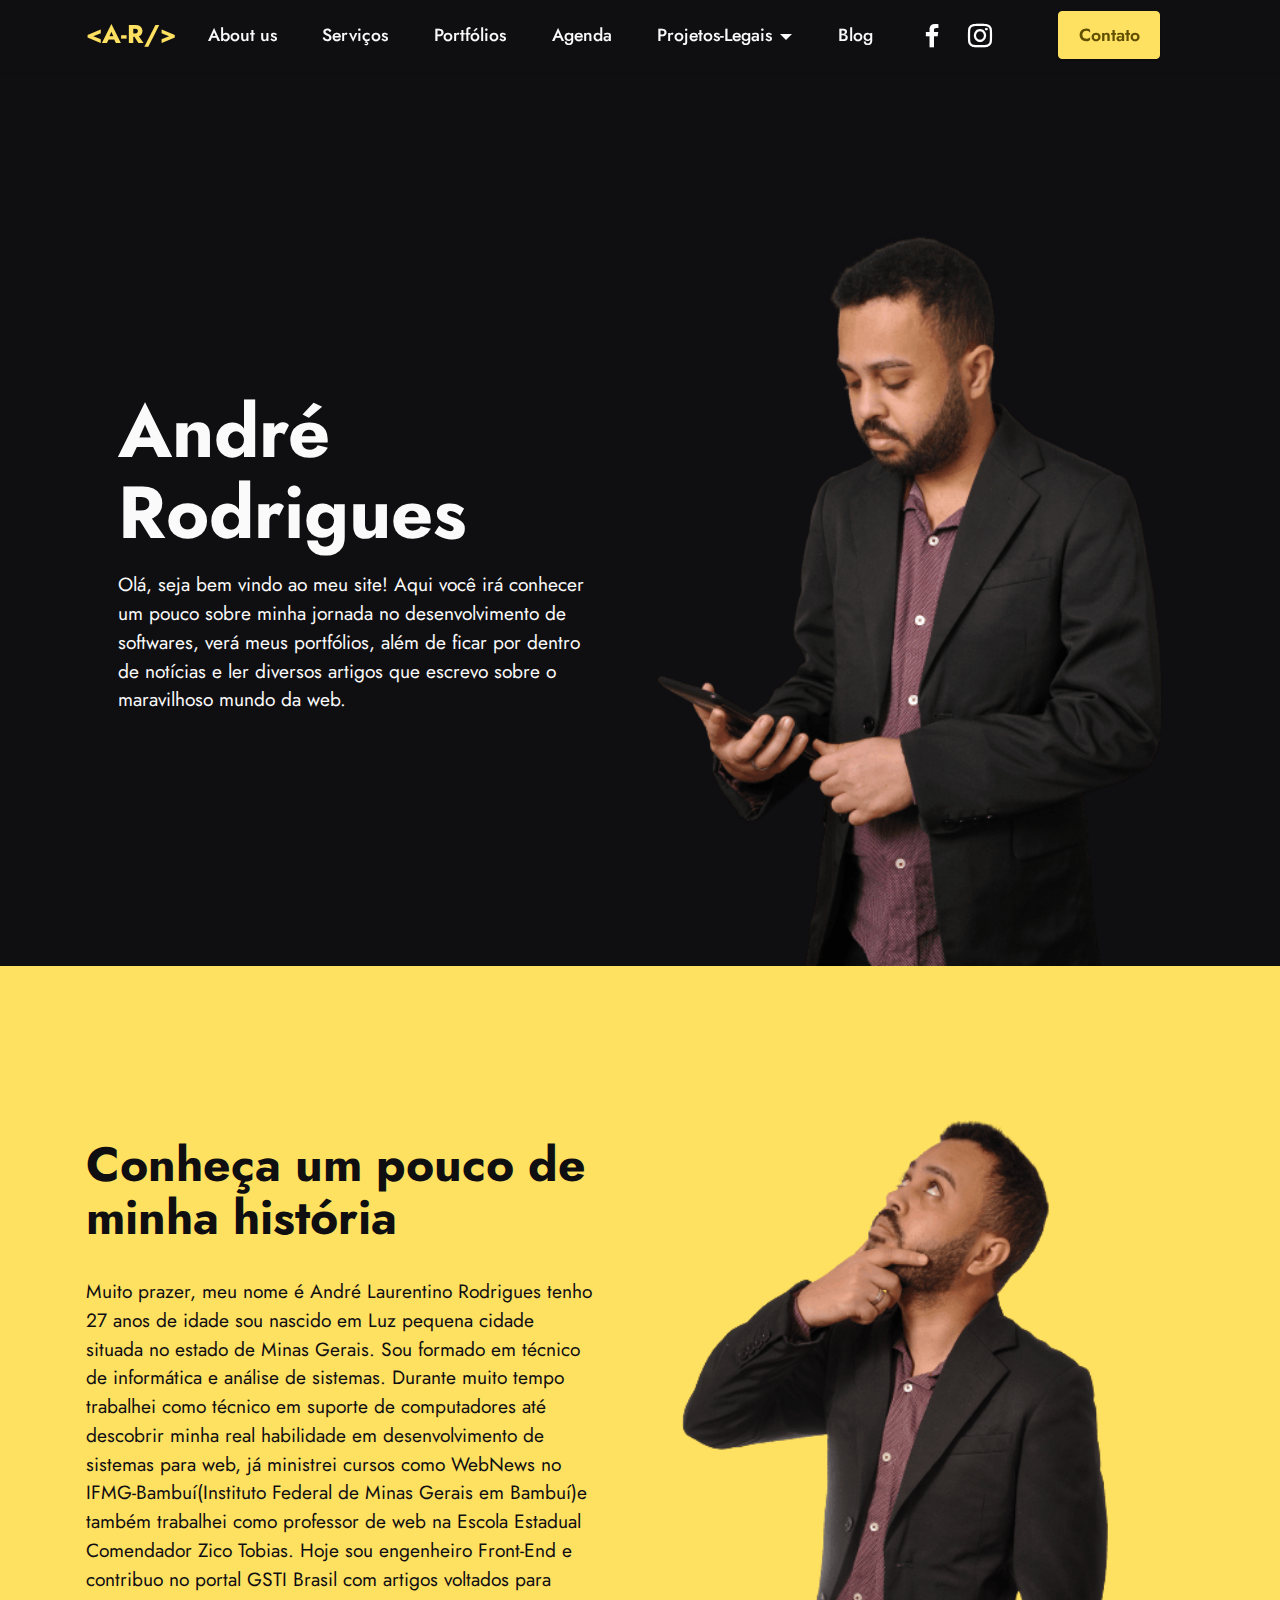
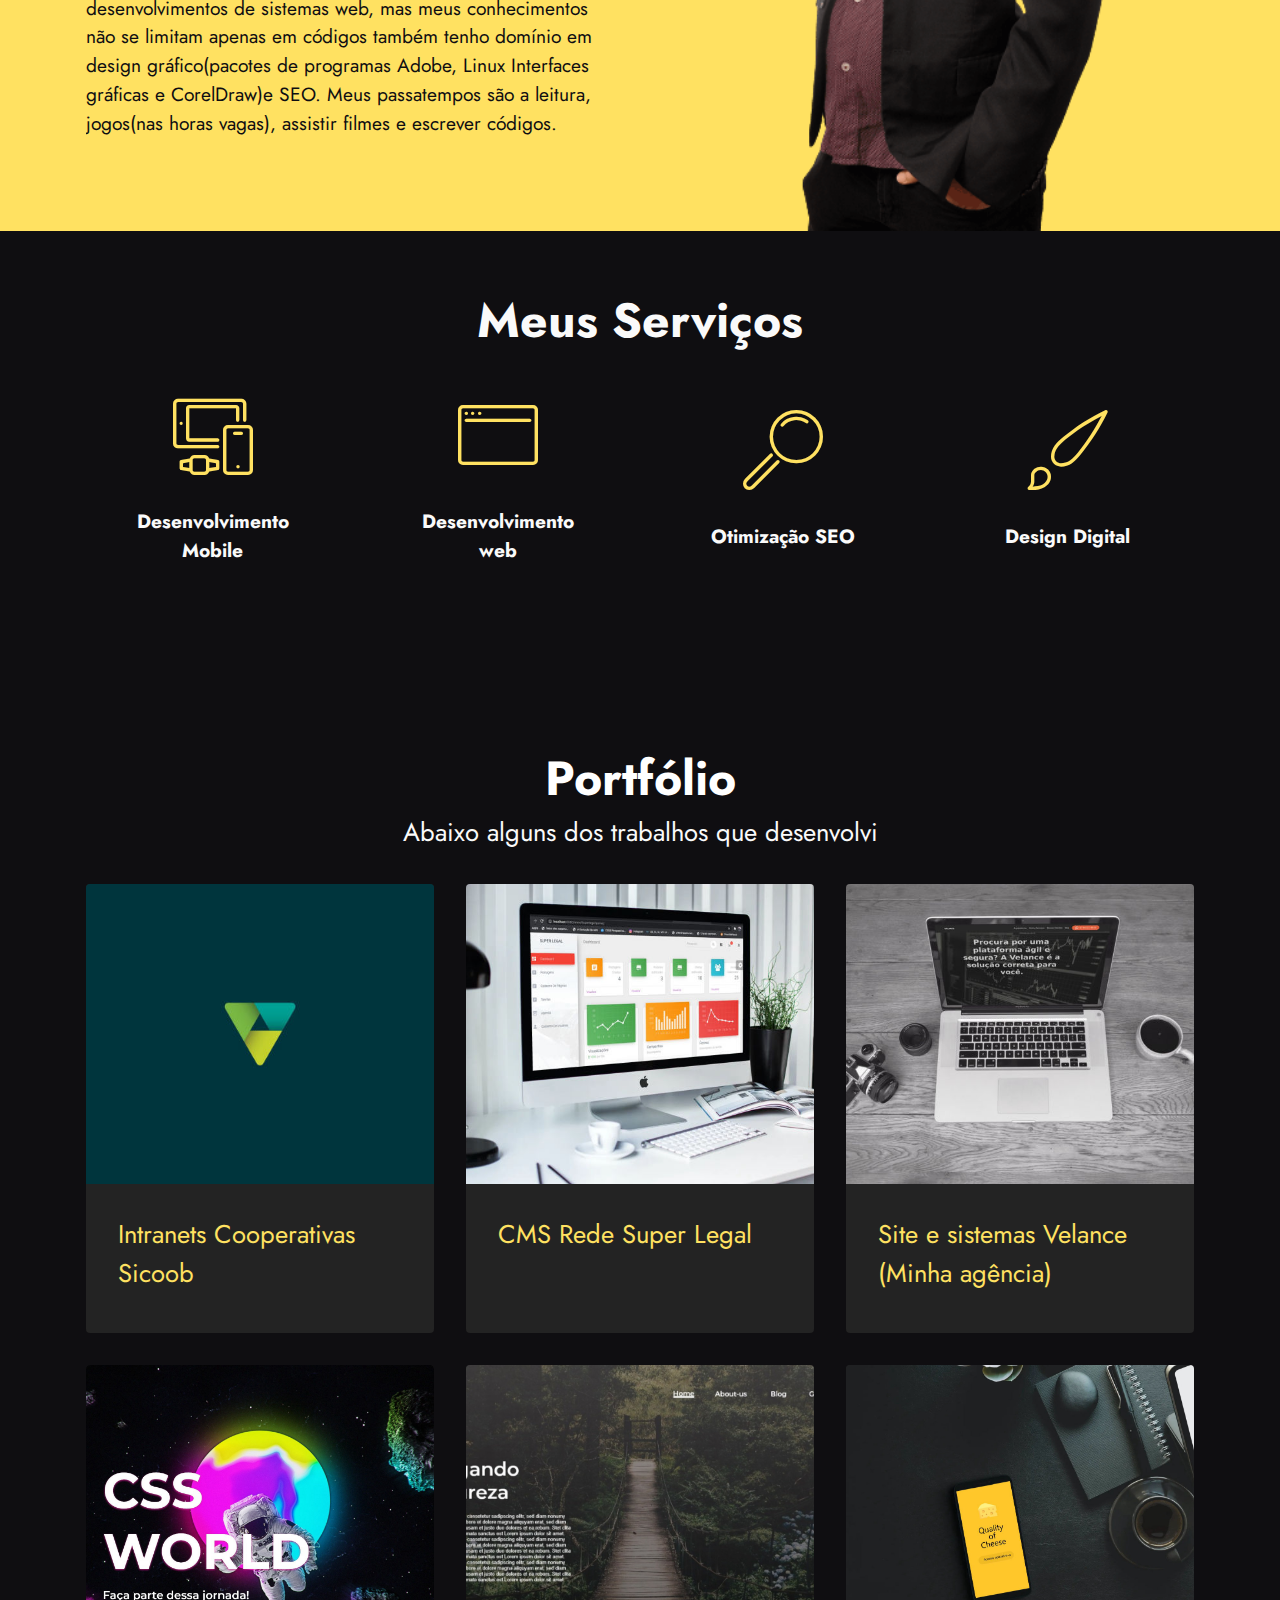
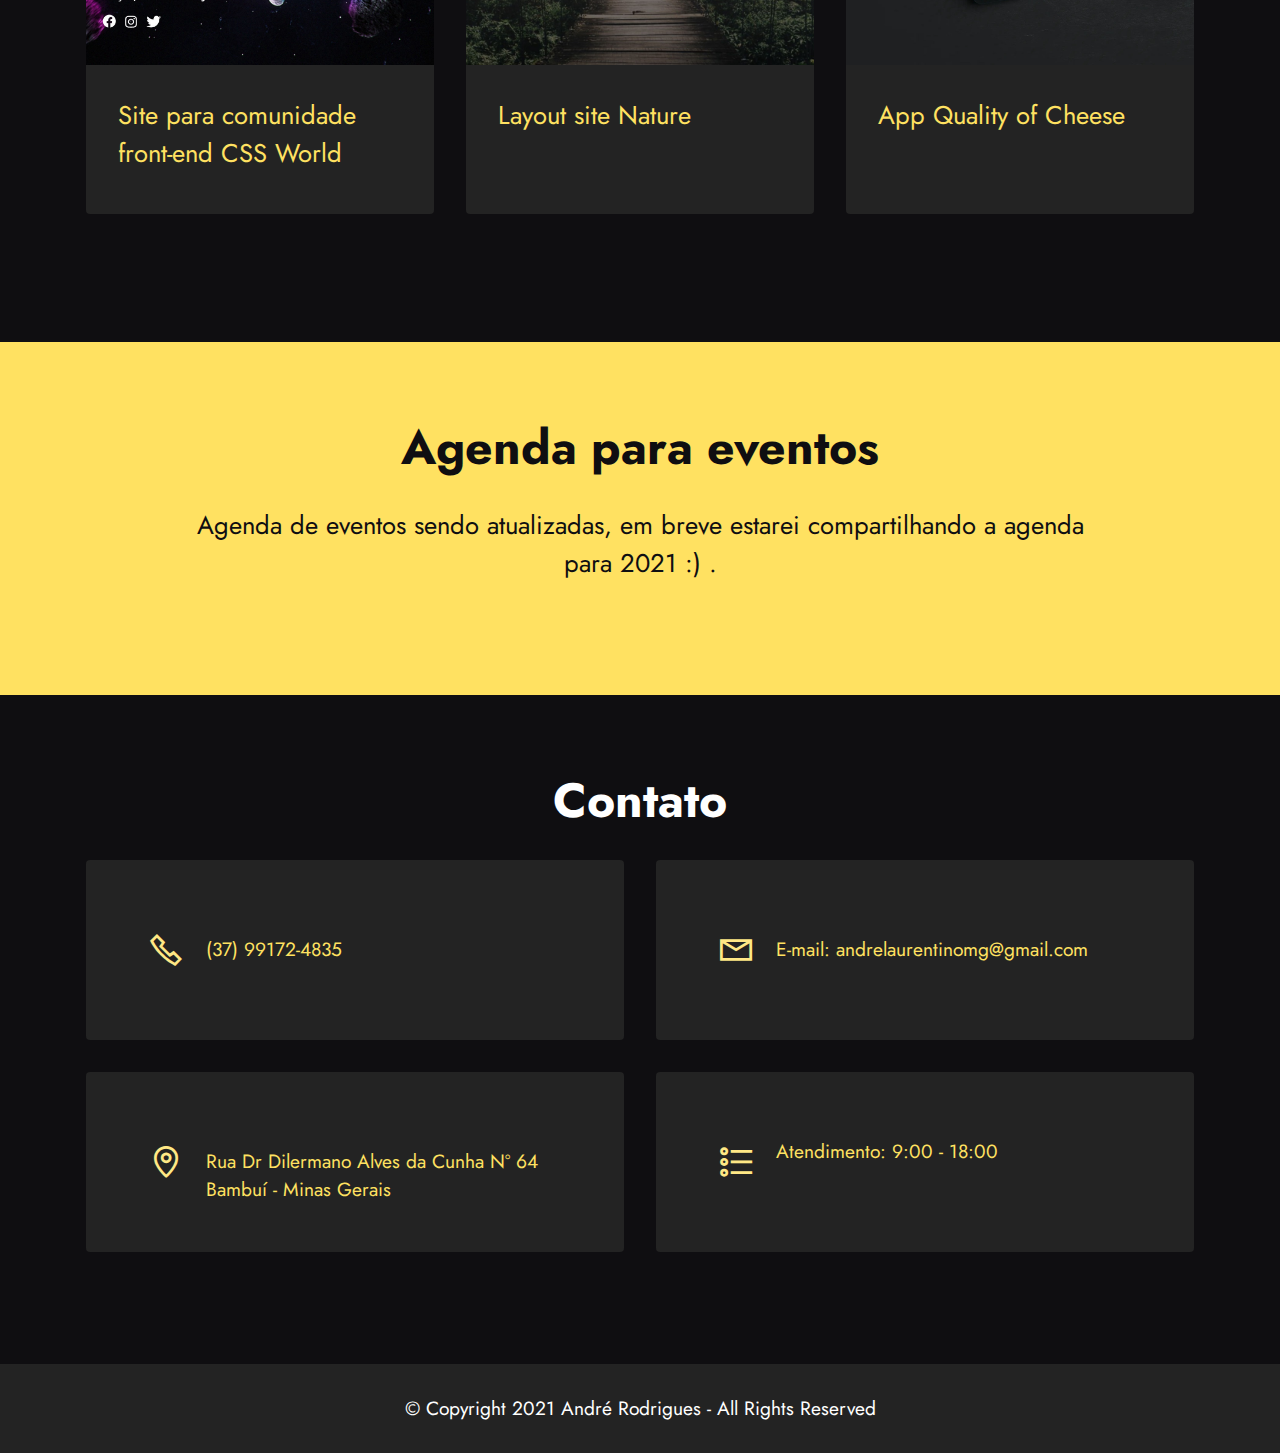
==== commit a10fd2ad: "Atualizações de arquivos" ====
--- a/index.html
+++ b/index.html
@@ -24,8 +24,7 @@
   <link rel="stylesheet" href="assets/dropdown/css/style.css">
   <link rel="stylesheet" href="assets/socicon/css/styles.css">
   <link rel="stylesheet" href="assets/theme/css/style.css">
-  <link rel="preload" as="style" href="assets/mobirise/css/mbr-additional.css">
-  <link rel="stylesheet" href="assets/mobirise/css/mbr-additional.css" type="text/css">
+  <link rel="preload" as="style" href="assets/mobirise/css/mbr-additional.css"><link rel="stylesheet" href="assets/mobirise/css/mbr-additional.css" type="text/css">
   
   
   
@@ -50,34 +49,47 @@
                 </div>
             </button>
             <div class="collapse navbar-collapse" id="navbarSupportedContent">
-                <ul class="navbar-nav nav-dropdown" data-app-modern-menu="true"><li class="nav-item"><a class="nav-link link text-white text-primary display-4" href="index.html#header14-0">
-                            About us</a></li>
-                    <li class="nav-item"><a class="nav-link link text-white text-primary display-4" href="index.html#features14-4">
-                            Serviços</a></li><li class="nav-item"><a class="nav-link link text-white text-primary display-4" href="index.html#content2-5">Portfólios</a></li><li class="nav-item"><a class="nav-link link text-white text-primary display-4" href="index.html#content4-6">Agenda</a></li>
-                    <li class="nav-item"><a class="nav-link link text-white text-primary display-4" href="page1.html">Blog</a>
-                    </li></ul>
+                <ul class="navbar-nav nav-dropdown" data-app-modern-menu="true">
+                    <li class="nav-item">
+                        <a class="nav-link link text-white text-primary display-4" href="index.html#aboutme">
+                            About us</a>
+                    </li>
+                    <li class="nav-item">
+                        <a class="nav-link link text-white text-primary display-4" href="index.html#servicos">
+                            Serviços</a>
+                    </li>
+                    <li class="nav-item">
+                        <a class="nav-link link text-white text-primary display-4" href="index.html#portfolio">Portfólios</a>
+                    </li>
+                    <li class="nav-item">
+                        <a class="nav-link link text-white text-primary display-4" href="index.html#agenda">Agenda</a>
+                    </li>
+                    <li class="nav-item dropdown">
+                        <a class="nav-link link text-white text-primary dropdown-toggle display-4" href="#" data-toggle="dropdown-submenu" aria-expanded="false">Projetos-Legais</a>
+                        <div class="dropdown-menu">
+                            <a class="text-white text-primary dropdown-item display-4" href="projetodedevparadev.html">De-Dev-Para-Dev-2019</a>
+                            <a class="text-white text-primary dropdown-item display-4" href="page3.html">De-Dev-Para-Dev-2021</a>
+                        </div>
+                    </li>
+                    <li class="nav-item">
+                        <a class="nav-link link text-white text-primary display-4" href="Blog.html">Blog</a>
+                    </li>
+                </ul>
                 <div class="icons-menu">
                     <a class="iconfont-wrapper" href="https://www.facebook.com/Andre-Rodrigues-Especialista-em-comunica%C3%A7%C3%A3o-Web-104674851352544" target="_blank">
                         <span class="p-2 mbr-iconfont socicon-facebook socicon"></span>
                     </a>
-                    <a class="iconfont-wrapper" href="https://mobiri.se" target="_blank">
+                    <a class="iconfont-wrapper" href="https://www.instagram.com/andrelaurentinorodrigues/" target="_blank">
                         <span class="p-2 mbr-iconfont socicon-instagram socicon"></span>
-                    </a>
-                    
-                    
-                </div>
-                <div class="navbar-buttons mbr-section-btn"><a class="btn btn-warning display-4" href="index.html#contacts2-7">Contato</a></div>
+                    </a>      
+                </div>
+                <div class="navbar-buttons mbr-section-btn"><a class="btn btn-warning display-4" href="index.html#contato">Contato</a></div>
             </div>
         </div>
     </nav>
 </section>
 
-<section class="header14 cid-sla0WSg3JQ" id="header14-0">
-
-    
-
-    
-
+<section class="header14 cid-sla0WSg3JQ" id="topo">
     <div class="container">
         <div class="row justify-content-center align-items-center">
             <div class="col-12 col-md-6 image-wrapper">
@@ -94,11 +106,7 @@
     </div>
 </section>
 
-<section class="features18 cid-sla9sLKadB" id="features19-3">
-
-    
-
-    
+<section class="features18 cid-sla9sLKadB" id="aboutme"> 
     <div class="container">
         <div class="row justify-content-center">
             <div class="card col-12 col-lg">
@@ -117,10 +125,7 @@
     </div>
 </section>
 
-<section class="features13 cid-slab6IcjKy" id="features14-4">
-    
-
-    
+<section class="features13 cid-slab6IcjKy" id="servicos">
     <div class="container">
         <div class="row">
             <div class="col-12">
@@ -157,16 +162,12 @@
                         <h4 class="card-title align-center mbr-black mbr-fonts-style display-7"><strong>Design Digital</strong></h4>
                     </div>
                 </div>
-            </div>
-            
-            
-        </div>
-    </div>
-</section>
-
-<section class="content2 cid-slad3nu2yU" id="content2-5">
-    
-    
+            </div>  
+        </div>
+    </div>
+</section>
+
+<section class="content2 cid-slad3nu2yU" id="portfolio">   
     <div class="container">
         <div class="mbr-section-head">
             <h4 class="mbr-section-title mbr-fonts-style align-center mb-0 display-2"><strong>Portfólio</strong></h4>
@@ -223,7 +224,8 @@
                     </div>
                     
                 </div>
-            </div><div class="item features-image сol-12 col-md-6 col-lg-4">
+            </div>
+            <div class="item features-image сol-12 col-md-6 col-lg-4">
                 <div class="item-wrapper">
                     <div class="item-img">
                         <img src="assets/images/107310286-675663669829738-8154414857616650863-o-1-1920x1080.jpeg" alt="Nature-Layout" title="">
@@ -235,7 +237,8 @@
                     </div>
                     
                 </div>
-            </div><div class="item features-image сol-12 col-md-6 col-lg-4">
+            </div>
+            <div class="item features-image сol-12 col-md-6 col-lg-4">
                 <div class="item-wrapper">
                     <div class="item-img">
                         <img src="assets/images/cheese-1403x982.jpg" alt="Nature-Layout" title="">
@@ -254,9 +257,7 @@
     </div>
 </section>
 
-<section class="content4 cid-slm0GgRA9L" id="content4-6">
-    
-    
+<section class="content4 cid-slm0GgRA9L" id="agenda">
     <div class="container">
         <div class="row justify-content-center">
             <div class="title col-md-12 col-lg-10">
@@ -269,10 +270,8 @@
     </div>
 </section>
 
-<section class="contacts2 cid-slm1SwDXtR" id="contacts2-7">
+<section class="contacts2 cid-slm1SwDXtR" id="contato">
     <!---->
-    
-    
     <div class="container">
         <div class="mbr-section-head">
             <h3 class="mbr-section-title mbr-fonts-style align-center mb-0 display-2">
@@ -302,7 +301,7 @@
                         <h6 class="card-title mbr-fonts-style mb-1 display-5">
                             <strong>Email</strong>
                         </h6>
-                        <p class="mbr-text mbr-fonts-style display-7">andrelaurentinomg@gmail.com&nbsp; &nbsp; &nbsp; &nbsp; &nbsp; &nbsp; &nbsp; &nbsp; &nbsp; &nbsp; &nbsp; &nbsp; &nbsp;</p>
+                        <p class="mbr-text mbr-fonts-style display-7">E-mail: andrelaurentinomg@gmail.com&nbsp; &nbsp; &nbsp; &nbsp; &nbsp; &nbsp; &nbsp; &nbsp; &nbsp; &nbsp; &nbsp; &nbsp; &nbsp;</p>
                     </div>
                 </div>
             </div>
@@ -325,11 +324,11 @@
                         <span class="mbr-iconfont mobi-mbri-bulleted-list mobi-mbri" style="color: rgb(255, 232, 133); fill: rgb(255, 232, 133);"></span>
                     </div>
                     <div class="text-wrapper">
-                        <h6 class="card-title mbr-fonts-style mb-1 display-5">
+                        <h6 class="card-title mbr-fonts-style mb-1 display-7">
                             <strong>Working Hours</strong>
                         </h6>
                         <p class="mbr-text mbr-fonts-style display-7">
-                            9:00 - 18:00
+                            Atendimento: 9:00 - 18:00
                         </p>
                     </div>
                 </div>
@@ -364,8 +363,8 @@
 <script src="assets/smoothscroll/smooth-scroll.js"></script>  
 <script src="assets/dropdown/js/nav-dropdown.js"></script>  
 <script src="assets/dropdown/js/navbar-dropdown.js"></script>  
-<script src="assets/touchswipe/jquery.touch-swipe.min.js"></script>    
-  
+<script src="assets/touchswipe/jquery.touch-swipe.min.js"></script>  
+<script src="assets/playervimeo/vimeo_player.js"></script> 
   
 <input name="cookieData" type="hidden" data-cookie-customDialogSelector='null' data-cookie-colorText='#424a4d' data-cookie-colorBg='rgba(255, 232, 133, 0.99)' data-cookie-textButton='Aceito os termos' data-cookie-colorButton='' data-cookie-colorLink='#424a4d' data-cookie-underlineLink='true' data-cookie-text="Nesse site é usado cookies para promover uma melhor experiência <a href='privacy.html'>confira a política de cookies</a>.">
   </body>
--- a/assets/mobirise/css/mbr-additional.css
+++ b/assets/mobirise/css/mbr-additional.css
@@ -1676,3 +1676,850 @@
   padding-bottom: 30px;
   background-color: #232323;
 }
+.cid-smu7gj3vuC {
+  z-index: 1000;
+  width: 100%;
+  position: relative;
+  min-height: 60px;
+}
+.cid-smu7gj3vuC nav.navbar {
+  position: fixed;
+}
+.cid-smu7gj3vuC .dropdown-item:before {
+  font-family: Moririse2 !important;
+  content: "\e966";
+  display: inline-block;
+  width: 0;
+  position: absolute;
+  left: 1rem;
+  top: 0.5rem;
+  margin-right: 0.5rem;
+  line-height: 1;
+  font-size: inherit;
+  vertical-align: middle;
+  text-align: center;
+  overflow: hidden;
+  transform: scale(0, 1);
+  transition: all 0.25s ease-in-out;
+}
+.cid-smu7gj3vuC .dropdown-menu {
+  padding: 0;
+  border-radius: 4px;
+  box-shadow: 0 1px 3px 0 rgba(0, 0, 0, 0.1);
+}
+.cid-smu7gj3vuC .dropdown-item {
+  border-bottom: 1px solid #e6e6e6;
+}
+.cid-smu7gj3vuC .dropdown-item:hover,
+.cid-smu7gj3vuC .dropdown-item:focus {
+  background: #6592e6 !important;
+  color: white !important;
+}
+.cid-smu7gj3vuC .dropdown-item:first-child {
+  border-top-left-radius: 4px;
+  border-top-right-radius: 4px;
+}
+.cid-smu7gj3vuC .dropdown-item:last-child {
+  border-bottom: none;
+  border-bottom-left-radius: 4px;
+  border-bottom-right-radius: 4px;
+}
+.cid-smu7gj3vuC .nav-dropdown .link {
+  padding: 0 0.3em !important;
+  margin: 0.667em 1em !important;
+}
+.cid-smu7gj3vuC .nav-dropdown .link.dropdown-toggle::after {
+  margin-left: 0.5rem;
+  margin-top: 0.2rem;
+}
+.cid-smu7gj3vuC .nav-link {
+  position: relative;
+}
+.cid-smu7gj3vuC .container {
+  display: flex;
+  margin: auto;
+}
+.cid-smu7gj3vuC .iconfont-wrapper {
+  color: #ffffff !important;
+  font-size: 1.5rem;
+  padding-right: 0.5rem;
+}
+.cid-smu7gj3vuC .dropdown-menu,
+.cid-smu7gj3vuC .navbar.opened {
+  background: #0f0e11 !important;
+}
+.cid-smu7gj3vuC .nav-item:focus,
+.cid-smu7gj3vuC .nav-link:focus {
+  outline: none;
+}
+.cid-smu7gj3vuC .dropdown .dropdown-menu .dropdown-item {
+  width: auto;
+  transition: all 0.25s ease-in-out;
+}
+.cid-smu7gj3vuC .dropdown .dropdown-menu .dropdown-item::after {
+  right: 0.5rem;
+}
+.cid-smu7gj3vuC .dropdown .dropdown-menu .dropdown-item .mbr-iconfont {
+  margin-right: 0.5rem;
+  vertical-align: sub;
+}
+.cid-smu7gj3vuC .dropdown .dropdown-menu .dropdown-item .mbr-iconfont:before {
+  display: inline-block;
+  transform: scale(1, 1);
+  transition: all 0.25s ease-in-out;
+}
+.cid-smu7gj3vuC .collapsed .dropdown-menu .dropdown-item:before {
+  display: none;
+}
+.cid-smu7gj3vuC .collapsed .dropdown .dropdown-menu .dropdown-item {
+  padding: 0.235em 1.5em 0.235em 1.5em !important;
+  transition: none;
+  margin: 0 !important;
+}
+.cid-smu7gj3vuC .navbar {
+  min-height: 70px;
+  transition: all 0.3s;
+  border-bottom: 1px solid transparent;
+  box-shadow: 0 1px 3px 0 rgba(0, 0, 0, 0.1);
+  background: #0f0e11;
+}
+.cid-smu7gj3vuC .navbar.opened {
+  transition: all 0.3s;
+}
+.cid-smu7gj3vuC .navbar .dropdown-item {
+  padding: 0.5rem 1.8rem;
+}
+.cid-smu7gj3vuC .navbar .navbar-logo img {
+  width: auto;
+}
+.cid-smu7gj3vuC .navbar .navbar-collapse {
+  justify-content: flex-end;
+  z-index: 1;
+}
+.cid-smu7gj3vuC .navbar.collapsed {
+  justify-content: center;
+}
+.cid-smu7gj3vuC .navbar.collapsed .nav-item .nav-link::before {
+  display: none;
+}
+.cid-smu7gj3vuC .navbar.collapsed.opened .dropdown-menu {
+  top: 0;
+}
+.cid-smu7gj3vuC .navbar.collapsed .dropdown-menu .dropdown-submenu {
+  left: 0 !important;
+}
+.cid-smu7gj3vuC .navbar.collapsed .dropdown-menu .dropdown-item:after {
+  right: auto;
+}
+.cid-smu7gj3vuC .navbar.collapsed .dropdown-menu .dropdown-toggle[data-toggle="dropdown-submenu"]:after {
+  margin-left: 0.5rem;
+  margin-top: 0.2rem;
+  border-top: 0.35em solid;
+  border-right: 0.35em solid transparent;
+  border-left: 0.35em solid transparent;
+  border-bottom: 0;
+  top: 41%;
+}
+.cid-smu7gj3vuC .navbar.collapsed ul.navbar-nav li {
+  margin: auto;
+}
+.cid-smu7gj3vuC .navbar.collapsed .dropdown-menu .dropdown-item {
+  padding: 0.25rem 1.5rem;
+  text-align: center;
+}
+.cid-smu7gj3vuC .navbar.collapsed .icons-menu {
+  padding-left: 0;
+  padding-right: 0;
+  padding-top: 0.5rem;
+  padding-bottom: 0.5rem;
+}
+@media (max-width: 991px) {
+  .cid-smu7gj3vuC .navbar .nav-item .nav-link::before {
+    display: none;
+  }
+  .cid-smu7gj3vuC .navbar.opened .dropdown-menu {
+    top: 0;
+  }
+  .cid-smu7gj3vuC .navbar .dropdown-menu .dropdown-submenu {
+    left: 0 !important;
+  }
+  .cid-smu7gj3vuC .navbar .dropdown-menu .dropdown-item:after {
+    right: auto;
+  }
+  .cid-smu7gj3vuC .navbar .dropdown-menu .dropdown-toggle[data-toggle="dropdown-submenu"]:after {
+    margin-left: 0.5rem;
+    margin-top: 0.2rem;
+    border-top: 0.35em solid;
+    border-right: 0.35em solid transparent;
+    border-left: 0.35em solid transparent;
+    border-bottom: 0;
+    top: 40%;
+  }
+  .cid-smu7gj3vuC .navbar .navbar-logo img {
+    height: 3rem !important;
+  }
+  .cid-smu7gj3vuC .navbar ul.navbar-nav li {
+    margin: auto;
+  }
+  .cid-smu7gj3vuC .navbar .dropdown-menu .dropdown-item {
+    padding: 0.25rem 1.5rem !important;
+    text-align: center;
+  }
+  .cid-smu7gj3vuC .navbar .navbar-brand {
+    flex-shrink: initial;
+    flex-basis: auto;
+    word-break: break-word;
+    padding-right: 2rem;
+  }
+  .cid-smu7gj3vuC .navbar .navbar-toggler {
+    flex-basis: auto;
+  }
+  .cid-smu7gj3vuC .navbar .icons-menu {
+    padding-left: 0;
+    padding-top: 0.5rem;
+    padding-bottom: 0.5rem;
+  }
+}
+.cid-smu7gj3vuC .navbar.navbar-short {
+  min-height: 60px;
+}
+.cid-smu7gj3vuC .navbar.navbar-short .navbar-logo img {
+  height: 2.5rem !important;
+}
+.cid-smu7gj3vuC .navbar.navbar-short .navbar-brand {
+  min-height: 60px;
+  padding: 0;
+}
+.cid-smu7gj3vuC .navbar-brand {
+  min-height: 70px;
+  flex-shrink: 0;
+  align-items: center;
+  margin-right: 0;
+  padding: 0;
+  transition: all 0.3s;
+  word-break: break-word;
+  z-index: 1;
+}
+.cid-smu7gj3vuC .navbar-brand .navbar-caption {
+  line-height: inherit !important;
+}
+.cid-smu7gj3vuC .navbar-brand .navbar-logo a {
+  outline: none;
+}
+.cid-smu7gj3vuC .dropdown-item.active,
+.cid-smu7gj3vuC .dropdown-item:active {
+  background-color: transparent;
+}
+.cid-smu7gj3vuC .navbar-expand-lg .navbar-nav .nav-link {
+  padding: 0;
+}
+.cid-smu7gj3vuC .nav-dropdown .link.dropdown-toggle {
+  margin-right: 1.667em;
+}
+.cid-smu7gj3vuC .nav-dropdown .link.dropdown-toggle[aria-expanded="true"] {
+  margin-right: 0;
+  padding: 0.667em 1.667em;
+}
+.cid-smu7gj3vuC .navbar.navbar-expand-lg .dropdown .dropdown-menu {
+  background: #0f0e11;
+}
+.cid-smu7gj3vuC .navbar.navbar-expand-lg .dropdown .dropdown-menu .dropdown-submenu {
+  margin: 0;
+  left: 100%;
+}
+.cid-smu7gj3vuC .navbar .dropdown.open > .dropdown-menu {
+  display: block;
+}
+.cid-smu7gj3vuC ul.navbar-nav {
+  flex-wrap: wrap;
+}
+.cid-smu7gj3vuC .navbar-buttons {
+  text-align: center;
+  min-width: 170px;
+}
+.cid-smu7gj3vuC button.navbar-toggler {
+  outline: none;
+  width: 31px;
+  height: 20px;
+  cursor: pointer;
+  transition: all 0.2s;
+  position: relative;
+  align-self: center;
+}
+.cid-smu7gj3vuC button.navbar-toggler .hamburger span {
+  position: absolute;
+  right: 0;
+  width: 30px;
+  height: 2px;
+  border-right: 5px;
+  background-color: #bbbbbb;
+}
+.cid-smu7gj3vuC button.navbar-toggler .hamburger span:nth-child(1) {
+  top: 0;
+  transition: all 0.2s;
+}
+.cid-smu7gj3vuC button.navbar-toggler .hamburger span:nth-child(2) {
+  top: 8px;
+  transition: all 0.15s;
+}
+.cid-smu7gj3vuC button.navbar-toggler .hamburger span:nth-child(3) {
+  top: 8px;
+  transition: all 0.15s;
+}
+.cid-smu7gj3vuC button.navbar-toggler .hamburger span:nth-child(4) {
+  top: 16px;
+  transition: all 0.2s;
+}
+.cid-smu7gj3vuC nav.opened .hamburger span:nth-child(1) {
+  top: 8px;
+  width: 0;
+  opacity: 0;
+  right: 50%;
+  transition: all 0.2s;
+}
+.cid-smu7gj3vuC nav.opened .hamburger span:nth-child(2) {
+  transform: rotate(45deg);
+  transition: all 0.25s;
+}
+.cid-smu7gj3vuC nav.opened .hamburger span:nth-child(3) {
+  transform: rotate(-45deg);
+  transition: all 0.25s;
+}
+.cid-smu7gj3vuC nav.opened .hamburger span:nth-child(4) {
+  top: 8px;
+  width: 0;
+  opacity: 0;
+  right: 50%;
+  transition: all 0.2s;
+}
+.cid-smu7gj3vuC .navbar-dropdown {
+  padding: 0 1rem;
+  position: fixed;
+}
+.cid-smu7gj3vuC a.nav-link {
+  display: flex;
+  align-items: center;
+  justify-content: center;
+}
+.cid-smu7gj3vuC .icons-menu {
+  flex-wrap: nowrap;
+  display: flex;
+  justify-content: center;
+  padding-left: 1rem;
+  padding-right: 1rem;
+  padding-top: 0.3rem;
+  text-align: center;
+}
+@media screen and (-ms-high-contrast: active), (-ms-high-contrast: none) {
+  .cid-smu7gj3vuC .navbar {
+    height: 70px;
+  }
+  .cid-smu7gj3vuC .navbar.opened {
+    height: auto;
+  }
+  .cid-smu7gj3vuC .nav-item .nav-link:hover::before {
+    width: 175%;
+    max-width: calc(100% + 2rem);
+    left: -1rem;
+  }
+}
+.cid-smufqW2Lnq {
+  background-image: url("../../../assets/images/de-dev-para-dev-1-2000x980.png");
+}
+.cid-smufZPC3mN {
+  padding-top: 6rem;
+  padding-bottom: 6rem;
+  background-color: #0f0e11;
+}
+.cid-smufZPC3mN .mbr-text,
+.cid-smufZPC3mN .mbr-section-btn {
+  color: #0f0e11;
+}
+.cid-smufZPC3mN .card-title,
+.cid-smufZPC3mN .card-box {
+  color: #ffffff;
+}
+.cid-smufZPC3mN .mbr-text,
+.cid-smufZPC3mN .link-wrap {
+  color: #ffffff;
+}
+.cid-smu7gkkdoe {
+  padding-top: 30px;
+  padding-bottom: 30px;
+  background-color: #232323;
+}
+.cid-smu70FDig8 {
+  z-index: 1000;
+  width: 100%;
+  position: relative;
+  min-height: 60px;
+}
+.cid-smu70FDig8 nav.navbar {
+  position: fixed;
+}
+.cid-smu70FDig8 .dropdown-item:before {
+  font-family: Moririse2 !important;
+  content: "\e966";
+  display: inline-block;
+  width: 0;
+  position: absolute;
+  left: 1rem;
+  top: 0.5rem;
+  margin-right: 0.5rem;
+  line-height: 1;
+  font-size: inherit;
+  vertical-align: middle;
+  text-align: center;
+  overflow: hidden;
+  transform: scale(0, 1);
+  transition: all 0.25s ease-in-out;
+}
+.cid-smu70FDig8 .dropdown-menu {
+  padding: 0;
+  border-radius: 4px;
+  box-shadow: 0 1px 3px 0 rgba(0, 0, 0, 0.1);
+}
+.cid-smu70FDig8 .dropdown-item {
+  border-bottom: 1px solid #e6e6e6;
+}
+.cid-smu70FDig8 .dropdown-item:hover,
+.cid-smu70FDig8 .dropdown-item:focus {
+  background: #6592e6 !important;
+  color: white !important;
+}
+.cid-smu70FDig8 .dropdown-item:first-child {
+  border-top-left-radius: 4px;
+  border-top-right-radius: 4px;
+}
+.cid-smu70FDig8 .dropdown-item:last-child {
+  border-bottom: none;
+  border-bottom-left-radius: 4px;
+  border-bottom-right-radius: 4px;
+}
+.cid-smu70FDig8 .nav-dropdown .link {
+  padding: 0 0.3em !important;
+  margin: 0.667em 1em !important;
+}
+.cid-smu70FDig8 .nav-dropdown .link.dropdown-toggle::after {
+  margin-left: 0.5rem;
+  margin-top: 0.2rem;
+}
+.cid-smu70FDig8 .nav-link {
+  position: relative;
+}
+.cid-smu70FDig8 .container {
+  display: flex;
+  margin: auto;
+}
+.cid-smu70FDig8 .iconfont-wrapper {
+  color: #ffffff !important;
+  font-size: 1.5rem;
+  padding-right: 0.5rem;
+}
+.cid-smu70FDig8 .dropdown-menu,
+.cid-smu70FDig8 .navbar.opened {
+  background: #0f0e11 !important;
+}
+.cid-smu70FDig8 .nav-item:focus,
+.cid-smu70FDig8 .nav-link:focus {
+  outline: none;
+}
+.cid-smu70FDig8 .dropdown .dropdown-menu .dropdown-item {
+  width: auto;
+  transition: all 0.25s ease-in-out;
+}
+.cid-smu70FDig8 .dropdown .dropdown-menu .dropdown-item::after {
+  right: 0.5rem;
+}
+.cid-smu70FDig8 .dropdown .dropdown-menu .dropdown-item .mbr-iconfont {
+  margin-right: 0.5rem;
+  vertical-align: sub;
+}
+.cid-smu70FDig8 .dropdown .dropdown-menu .dropdown-item .mbr-iconfont:before {
+  display: inline-block;
+  transform: scale(1, 1);
+  transition: all 0.25s ease-in-out;
+}
+.cid-smu70FDig8 .collapsed .dropdown-menu .dropdown-item:before {
+  display: none;
+}
+.cid-smu70FDig8 .collapsed .dropdown .dropdown-menu .dropdown-item {
+  padding: 0.235em 1.5em 0.235em 1.5em !important;
+  transition: none;
+  margin: 0 !important;
+}
+.cid-smu70FDig8 .navbar {
+  min-height: 70px;
+  transition: all 0.3s;
+  border-bottom: 1px solid transparent;
+  box-shadow: 0 1px 3px 0 rgba(0, 0, 0, 0.1);
+  background: #0f0e11;
+}
+.cid-smu70FDig8 .navbar.opened {
+  transition: all 0.3s;
+}
+.cid-smu70FDig8 .navbar .dropdown-item {
+  padding: 0.5rem 1.8rem;
+}
+.cid-smu70FDig8 .navbar .navbar-logo img {
+  width: auto;
+}
+.cid-smu70FDig8 .navbar .navbar-collapse {
+  justify-content: flex-end;
+  z-index: 1;
+}
+.cid-smu70FDig8 .navbar.collapsed {
+  justify-content: center;
+}
+.cid-smu70FDig8 .navbar.collapsed .nav-item .nav-link::before {
+  display: none;
+}
+.cid-smu70FDig8 .navbar.collapsed.opened .dropdown-menu {
+  top: 0;
+}
+.cid-smu70FDig8 .navbar.collapsed .dropdown-menu .dropdown-submenu {
+  left: 0 !important;
+}
+.cid-smu70FDig8 .navbar.collapsed .dropdown-menu .dropdown-item:after {
+  right: auto;
+}
+.cid-smu70FDig8 .navbar.collapsed .dropdown-menu .dropdown-toggle[data-toggle="dropdown-submenu"]:after {
+  margin-left: 0.5rem;
+  margin-top: 0.2rem;
+  border-top: 0.35em solid;
+  border-right: 0.35em solid transparent;
+  border-left: 0.35em solid transparent;
+  border-bottom: 0;
+  top: 41%;
+}
+.cid-smu70FDig8 .navbar.collapsed ul.navbar-nav li {
+  margin: auto;
+}
+.cid-smu70FDig8 .navbar.collapsed .dropdown-menu .dropdown-item {
+  padding: 0.25rem 1.5rem;
+  text-align: center;
+}
+.cid-smu70FDig8 .navbar.collapsed .icons-menu {
+  padding-left: 0;
+  padding-right: 0;
+  padding-top: 0.5rem;
+  padding-bottom: 0.5rem;
+}
+@media (max-width: 991px) {
+  .cid-smu70FDig8 .navbar .nav-item .nav-link::before {
+    display: none;
+  }
+  .cid-smu70FDig8 .navbar.opened .dropdown-menu {
+    top: 0;
+  }
+  .cid-smu70FDig8 .navbar .dropdown-menu .dropdown-submenu {
+    left: 0 !important;
+  }
+  .cid-smu70FDig8 .navbar .dropdown-menu .dropdown-item:after {
+    right: auto;
+  }
+  .cid-smu70FDig8 .navbar .dropdown-menu .dropdown-toggle[data-toggle="dropdown-submenu"]:after {
+    margin-left: 0.5rem;
+    margin-top: 0.2rem;
+    border-top: 0.35em solid;
+    border-right: 0.35em solid transparent;
+    border-left: 0.35em solid transparent;
+    border-bottom: 0;
+    top: 40%;
+  }
+  .cid-smu70FDig8 .navbar .navbar-logo img {
+    height: 3rem !important;
+  }
+  .cid-smu70FDig8 .navbar ul.navbar-nav li {
+    margin: auto;
+  }
+  .cid-smu70FDig8 .navbar .dropdown-menu .dropdown-item {
+    padding: 0.25rem 1.5rem !important;
+    text-align: center;
+  }
+  .cid-smu70FDig8 .navbar .navbar-brand {
+    flex-shrink: initial;
+    flex-basis: auto;
+    word-break: break-word;
+    padding-right: 2rem;
+  }
+  .cid-smu70FDig8 .navbar .navbar-toggler {
+    flex-basis: auto;
+  }
+  .cid-smu70FDig8 .navbar .icons-menu {
+    padding-left: 0;
+    padding-top: 0.5rem;
+    padding-bottom: 0.5rem;
+  }
+}
+.cid-smu70FDig8 .navbar.navbar-short {
+  min-height: 60px;
+}
+.cid-smu70FDig8 .navbar.navbar-short .navbar-logo img {
+  height: 2.5rem !important;
+}
+.cid-smu70FDig8 .navbar.navbar-short .navbar-brand {
+  min-height: 60px;
+  padding: 0;
+}
+.cid-smu70FDig8 .navbar-brand {
+  min-height: 70px;
+  flex-shrink: 0;
+  align-items: center;
+  margin-right: 0;
+  padding: 0;
+  transition: all 0.3s;
+  word-break: break-word;
+  z-index: 1;
+}
+.cid-smu70FDig8 .navbar-brand .navbar-caption {
+  line-height: inherit !important;
+}
+.cid-smu70FDig8 .navbar-brand .navbar-logo a {
+  outline: none;
+}
+.cid-smu70FDig8 .dropdown-item.active,
+.cid-smu70FDig8 .dropdown-item:active {
+  background-color: transparent;
+}
+.cid-smu70FDig8 .navbar-expand-lg .navbar-nav .nav-link {
+  padding: 0;
+}
+.cid-smu70FDig8 .nav-dropdown .link.dropdown-toggle {
+  margin-right: 1.667em;
+}
+.cid-smu70FDig8 .nav-dropdown .link.dropdown-toggle[aria-expanded="true"] {
+  margin-right: 0;
+  padding: 0.667em 1.667em;
+}
+.cid-smu70FDig8 .navbar.navbar-expand-lg .dropdown .dropdown-menu {
+  background: #0f0e11;
+}
+.cid-smu70FDig8 .navbar.navbar-expand-lg .dropdown .dropdown-menu .dropdown-submenu {
+  margin: 0;
+  left: 100%;
+}
+.cid-smu70FDig8 .navbar .dropdown.open > .dropdown-menu {
+  display: block;
+}
+.cid-smu70FDig8 ul.navbar-nav {
+  flex-wrap: wrap;
+}
+.cid-smu70FDig8 .navbar-buttons {
+  text-align: center;
+  min-width: 170px;
+}
+.cid-smu70FDig8 button.navbar-toggler {
+  outline: none;
+  width: 31px;
+  height: 20px;
+  cursor: pointer;
+  transition: all 0.2s;
+  position: relative;
+  align-self: center;
+}
+.cid-smu70FDig8 button.navbar-toggler .hamburger span {
+  position: absolute;
+  right: 0;
+  width: 30px;
+  height: 2px;
+  border-right: 5px;
+  background-color: #bbbbbb;
+}
+.cid-smu70FDig8 button.navbar-toggler .hamburger span:nth-child(1) {
+  top: 0;
+  transition: all 0.2s;
+}
+.cid-smu70FDig8 button.navbar-toggler .hamburger span:nth-child(2) {
+  top: 8px;
+  transition: all 0.15s;
+}
+.cid-smu70FDig8 button.navbar-toggler .hamburger span:nth-child(3) {
+  top: 8px;
+  transition: all 0.15s;
+}
+.cid-smu70FDig8 button.navbar-toggler .hamburger span:nth-child(4) {
+  top: 16px;
+  transition: all 0.2s;
+}
+.cid-smu70FDig8 nav.opened .hamburger span:nth-child(1) {
+  top: 8px;
+  width: 0;
+  opacity: 0;
+  right: 50%;
+  transition: all 0.2s;
+}
+.cid-smu70FDig8 nav.opened .hamburger span:nth-child(2) {
+  transform: rotate(45deg);
+  transition: all 0.25s;
+}
+.cid-smu70FDig8 nav.opened .hamburger span:nth-child(3) {
+  transform: rotate(-45deg);
+  transition: all 0.25s;
+}
+.cid-smu70FDig8 nav.opened .hamburger span:nth-child(4) {
+  top: 8px;
+  width: 0;
+  opacity: 0;
+  right: 50%;
+  transition: all 0.2s;
+}
+.cid-smu70FDig8 .navbar-dropdown {
+  padding: 0 1rem;
+  position: fixed;
+}
+.cid-smu70FDig8 a.nav-link {
+  display: flex;
+  align-items: center;
+  justify-content: center;
+}
+.cid-smu70FDig8 .icons-menu {
+  flex-wrap: nowrap;
+  display: flex;
+  justify-content: center;
+  padding-left: 1rem;
+  padding-right: 1rem;
+  padding-top: 0.3rem;
+  text-align: center;
+}
+@media screen and (-ms-high-contrast: active), (-ms-high-contrast: none) {
+  .cid-smu70FDig8 .navbar {
+    height: 70px;
+  }
+  .cid-smu70FDig8 .navbar.opened {
+    height: auto;
+  }
+  .cid-smu70FDig8 .nav-item .nav-link:hover::before {
+    width: 175%;
+    max-width: calc(100% + 2rem);
+    left: -1rem;
+  }
+}
+.cid-smuiVXBKe0 {
+  background-image: url("../../../assets/images/de-dev-para-dev-banner-2000x980.jpg");
+}
+.cid-smujtJSK6s {
+  padding-top: 5rem;
+  padding-bottom: 5rem;
+  background-color: #ffffff;
+}
+.cid-smujtJSK6s .row {
+  flex-direction: row-reverse;
+}
+.cid-smujtJSK6s .video-wrapper iframe {
+  width: 100%;
+}
+.cid-smujtJSK6s .mbr-section-title,
+.cid-smujtJSK6s .mbr-description {
+  text-align: center;
+}
+@media (min-width: 992px) {
+  .cid-smujtJSK6s .text-wrapper {
+    padding: 2rem;
+  }
+}
+.cid-smukSX59Ot {
+  padding-top: 1rem;
+  padding-bottom: 1rem;
+  background-color: #ffffff;
+}
+.cid-smukSX59Ot .row {
+  flex-direction: row-reverse;
+}
+.cid-smukSX59Ot .video-wrapper iframe {
+  width: 100%;
+}
+.cid-smukSX59Ot .mbr-section-title,
+.cid-smukSX59Ot .mbr-description {
+  text-align: center;
+}
+@media (min-width: 992px) {
+  .cid-smukSX59Ot .text-wrapper {
+    padding: 2rem;
+  }
+}
+.cid-smumzfY3J3 {
+  padding-top: 2rem;
+  padding-bottom: 1rem;
+  background-color: #ffffff;
+}
+.cid-smumzfY3J3 .row {
+  flex-direction: row-reverse;
+}
+.cid-smumzfY3J3 .video-wrapper iframe {
+  width: 100%;
+}
+.cid-smumzfY3J3 .mbr-section-title,
+.cid-smumzfY3J3 .mbr-description {
+  text-align: center;
+}
+@media (min-width: 992px) {
+  .cid-smumzfY3J3 .text-wrapper {
+    padding: 2rem;
+  }
+}
+.cid-smuo1qea1N {
+  padding-top: 3rem;
+  padding-bottom: 3rem;
+  background-color: #ffffff;
+}
+.cid-smuo1qea1N .row {
+  flex-direction: row-reverse;
+}
+.cid-smuo1qea1N .video-wrapper iframe {
+  width: 100%;
+}
+.cid-smuo1qea1N .mbr-section-title,
+.cid-smuo1qea1N .mbr-description {
+  text-align: center;
+}
+@media (min-width: 992px) {
+  .cid-smuo1qea1N .text-wrapper {
+    padding: 2rem;
+  }
+}
+.cid-smuoR3Xheg {
+  padding-top: 3rem;
+  padding-bottom: 3rem;
+  background-color: #ffffff;
+}
+.cid-smuoR3Xheg .row {
+  flex-direction: row-reverse;
+}
+.cid-smuoR3Xheg .video-wrapper iframe {
+  width: 100%;
+}
+.cid-smuoR3Xheg .mbr-section-title,
+.cid-smuoR3Xheg .mbr-description {
+  text-align: center;
+}
+@media (min-width: 992px) {
+  .cid-smuoR3Xheg .text-wrapper {
+    padding: 2rem;
+  }
+}
+.cid-smupKeH8yE {
+  padding-top: 3rem;
+  padding-bottom: 3rem;
+  background-color: #ffffff;
+}
+.cid-smupKeH8yE .row {
+  flex-direction: row-reverse;
+}
+.cid-smupKeH8yE .video-wrapper iframe {
+  width: 100%;
+}
+.cid-smupKeH8yE .mbr-section-title,
+.cid-smupKeH8yE .mbr-description {
+  text-align: center;
+}
+@media (min-width: 992px) {
+  .cid-smupKeH8yE .text-wrapper {
+    padding: 2rem;
+  }
+}
+.cid-smu70GPvPN {
+  padding-top: 30px;
+  padding-bottom: 30px;
+  background-color: #232323;
+}
--- a/assets/mobirise/css/mbr-additional.css
+++ b/assets/mobirise/css/mbr-additional.css
@@ -1676,3 +1676,850 @@
   padding-bottom: 30px;
   background-color: #232323;
 }
+.cid-smu7gj3vuC {
+  z-index: 1000;
+  width: 100%;
+  position: relative;
+  min-height: 60px;
+}
+.cid-smu7gj3vuC nav.navbar {
+  position: fixed;
+}
+.cid-smu7gj3vuC .dropdown-item:before {
+  font-family: Moririse2 !important;
+  content: "\e966";
+  display: inline-block;
+  width: 0;
+  position: absolute;
+  left: 1rem;
+  top: 0.5rem;
+  margin-right: 0.5rem;
+  line-height: 1;
+  font-size: inherit;
+  vertical-align: middle;
+  text-align: center;
+  overflow: hidden;
+  transform: scale(0, 1);
+  transition: all 0.25s ease-in-out;
+}
+.cid-smu7gj3vuC .dropdown-menu {
+  padding: 0;
+  border-radius: 4px;
+  box-shadow: 0 1px 3px 0 rgba(0, 0, 0, 0.1);
+}
+.cid-smu7gj3vuC .dropdown-item {
+  border-bottom: 1px solid #e6e6e6;
+}
+.cid-smu7gj3vuC .dropdown-item:hover,
+.cid-smu7gj3vuC .dropdown-item:focus {
+  background: #6592e6 !important;
+  color: white !important;
+}
+.cid-smu7gj3vuC .dropdown-item:first-child {
+  border-top-left-radius: 4px;
+  border-top-right-radius: 4px;
+}
+.cid-smu7gj3vuC .dropdown-item:last-child {
+  border-bottom: none;
+  border-bottom-left-radius: 4px;
+  border-bottom-right-radius: 4px;
+}
+.cid-smu7gj3vuC .nav-dropdown .link {
+  padding: 0 0.3em !important;
+  margin: 0.667em 1em !important;
+}
+.cid-smu7gj3vuC .nav-dropdown .link.dropdown-toggle::after {
+  margin-left: 0.5rem;
+  margin-top: 0.2rem;
+}
+.cid-smu7gj3vuC .nav-link {
+  position: relative;
+}
+.cid-smu7gj3vuC .container {
+  display: flex;
+  margin: auto;
+}
+.cid-smu7gj3vuC .iconfont-wrapper {
+  color: #ffffff !important;
+  font-size: 1.5rem;
+  padding-right: 0.5rem;
+}
+.cid-smu7gj3vuC .dropdown-menu,
+.cid-smu7gj3vuC .navbar.opened {
+  background: #0f0e11 !important;
+}
+.cid-smu7gj3vuC .nav-item:focus,
+.cid-smu7gj3vuC .nav-link:focus {
+  outline: none;
+}
+.cid-smu7gj3vuC .dropdown .dropdown-menu .dropdown-item {
+  width: auto;
+  transition: all 0.25s ease-in-out;
+}
+.cid-smu7gj3vuC .dropdown .dropdown-menu .dropdown-item::after {
+  right: 0.5rem;
+}
+.cid-smu7gj3vuC .dropdown .dropdown-menu .dropdown-item .mbr-iconfont {
+  margin-right: 0.5rem;
+  vertical-align: sub;
+}
+.cid-smu7gj3vuC .dropdown .dropdown-menu .dropdown-item .mbr-iconfont:before {
+  display: inline-block;
+  transform: scale(1, 1);
+  transition: all 0.25s ease-in-out;
+}
+.cid-smu7gj3vuC .collapsed .dropdown-menu .dropdown-item:before {
+  display: none;
+}
+.cid-smu7gj3vuC .collapsed .dropdown .dropdown-menu .dropdown-item {
+  padding: 0.235em 1.5em 0.235em 1.5em !important;
+  transition: none;
+  margin: 0 !important;
+}
+.cid-smu7gj3vuC .navbar {
+  min-height: 70px;
+  transition: all 0.3s;
+  border-bottom: 1px solid transparent;
+  box-shadow: 0 1px 3px 0 rgba(0, 0, 0, 0.1);
+  background: #0f0e11;
+}
+.cid-smu7gj3vuC .navbar.opened {
+  transition: all 0.3s;
+}
+.cid-smu7gj3vuC .navbar .dropdown-item {
+  padding: 0.5rem 1.8rem;
+}
+.cid-smu7gj3vuC .navbar .navbar-logo img {
+  width: auto;
+}
+.cid-smu7gj3vuC .navbar .navbar-collapse {
+  justify-content: flex-end;
+  z-index: 1;
+}
+.cid-smu7gj3vuC .navbar.collapsed {
+  justify-content: center;
+}
+.cid-smu7gj3vuC .navbar.collapsed .nav-item .nav-link::before {
+  display: none;
+}
+.cid-smu7gj3vuC .navbar.collapsed.opened .dropdown-menu {
+  top: 0;
+}
+.cid-smu7gj3vuC .navbar.collapsed .dropdown-menu .dropdown-submenu {
+  left: 0 !important;
+}
+.cid-smu7gj3vuC .navbar.collapsed .dropdown-menu .dropdown-item:after {
+  right: auto;
+}
+.cid-smu7gj3vuC .navbar.collapsed .dropdown-menu .dropdown-toggle[data-toggle="dropdown-submenu"]:after {
+  margin-left: 0.5rem;
+  margin-top: 0.2rem;
+  border-top: 0.35em solid;
+  border-right: 0.35em solid transparent;
+  border-left: 0.35em solid transparent;
+  border-bottom: 0;
+  top: 41%;
+}
+.cid-smu7gj3vuC .navbar.collapsed ul.navbar-nav li {
+  margin: auto;
+}
+.cid-smu7gj3vuC .navbar.collapsed .dropdown-menu .dropdown-item {
+  padding: 0.25rem 1.5rem;
+  text-align: center;
+}
+.cid-smu7gj3vuC .navbar.collapsed .icons-menu {
+  padding-left: 0;
+  padding-right: 0;
+  padding-top: 0.5rem;
+  padding-bottom: 0.5rem;
+}
+@media (max-width: 991px) {
+  .cid-smu7gj3vuC .navbar .nav-item .nav-link::before {
+    display: none;
+  }
+  .cid-smu7gj3vuC .navbar.opened .dropdown-menu {
+    top: 0;
+  }
+  .cid-smu7gj3vuC .navbar .dropdown-menu .dropdown-submenu {
+    left: 0 !important;
+  }
+  .cid-smu7gj3vuC .navbar .dropdown-menu .dropdown-item:after {
+    right: auto;
+  }
+  .cid-smu7gj3vuC .navbar .dropdown-menu .dropdown-toggle[data-toggle="dropdown-submenu"]:after {
+    margin-left: 0.5rem;
+    margin-top: 0.2rem;
+    border-top: 0.35em solid;
+    border-right: 0.35em solid transparent;
+    border-left: 0.35em solid transparent;
+    border-bottom: 0;
+    top: 40%;
+  }
+  .cid-smu7gj3vuC .navbar .navbar-logo img {
+    height: 3rem !important;
+  }
+  .cid-smu7gj3vuC .navbar ul.navbar-nav li {
+    margin: auto;
+  }
+  .cid-smu7gj3vuC .navbar .dropdown-menu .dropdown-item {
+    padding: 0.25rem 1.5rem !important;
+    text-align: center;
+  }
+  .cid-smu7gj3vuC .navbar .navbar-brand {
+    flex-shrink: initial;
+    flex-basis: auto;
+    word-break: break-word;
+    padding-right: 2rem;
+  }
+  .cid-smu7gj3vuC .navbar .navbar-toggler {
+    flex-basis: auto;
+  }
+  .cid-smu7gj3vuC .navbar .icons-menu {
+    padding-left: 0;
+    padding-top: 0.5rem;
+    padding-bottom: 0.5rem;
+  }
+}
+.cid-smu7gj3vuC .navbar.navbar-short {
+  min-height: 60px;
+}
+.cid-smu7gj3vuC .navbar.navbar-short .navbar-logo img {
+  height: 2.5rem !important;
+}
+.cid-smu7gj3vuC .navbar.navbar-short .navbar-brand {
+  min-height: 60px;
+  padding: 0;
+}
+.cid-smu7gj3vuC .navbar-brand {
+  min-height: 70px;
+  flex-shrink: 0;
+  align-items: center;
+  margin-right: 0;
+  padding: 0;
+  transition: all 0.3s;
+  word-break: break-word;
+  z-index: 1;
+}
+.cid-smu7gj3vuC .navbar-brand .navbar-caption {
+  line-height: inherit !important;
+}
+.cid-smu7gj3vuC .navbar-brand .navbar-logo a {
+  outline: none;
+}
+.cid-smu7gj3vuC .dropdown-item.active,
+.cid-smu7gj3vuC .dropdown-item:active {
+  background-color: transparent;
+}
+.cid-smu7gj3vuC .navbar-expand-lg .navbar-nav .nav-link {
+  padding: 0;
+}
+.cid-smu7gj3vuC .nav-dropdown .link.dropdown-toggle {
+  margin-right: 1.667em;
+}
+.cid-smu7gj3vuC .nav-dropdown .link.dropdown-toggle[aria-expanded="true"] {
+  margin-right: 0;
+  padding: 0.667em 1.667em;
+}
+.cid-smu7gj3vuC .navbar.navbar-expand-lg .dropdown .dropdown-menu {
+  background: #0f0e11;
+}
+.cid-smu7gj3vuC .navbar.navbar-expand-lg .dropdown .dropdown-menu .dropdown-submenu {
+  margin: 0;
+  left: 100%;
+}
+.cid-smu7gj3vuC .navbar .dropdown.open > .dropdown-menu {
+  display: block;
+}
+.cid-smu7gj3vuC ul.navbar-nav {
+  flex-wrap: wrap;
+}
+.cid-smu7gj3vuC .navbar-buttons {
+  text-align: center;
+  min-width: 170px;
+}
+.cid-smu7gj3vuC button.navbar-toggler {
+  outline: none;
+  width: 31px;
+  height: 20px;
+  cursor: pointer;
+  transition: all 0.2s;
+  position: relative;
+  align-self: center;
+}
+.cid-smu7gj3vuC button.navbar-toggler .hamburger span {
+  position: absolute;
+  right: 0;
+  width: 30px;
+  height: 2px;
+  border-right: 5px;
+  background-color: #bbbbbb;
+}
+.cid-smu7gj3vuC button.navbar-toggler .hamburger span:nth-child(1) {
+  top: 0;
+  transition: all 0.2s;
+}
+.cid-smu7gj3vuC button.navbar-toggler .hamburger span:nth-child(2) {
+  top: 8px;
+  transition: all 0.15s;
+}
+.cid-smu7gj3vuC button.navbar-toggler .hamburger span:nth-child(3) {
+  top: 8px;
+  transition: all 0.15s;
+}
+.cid-smu7gj3vuC button.navbar-toggler .hamburger span:nth-child(4) {
+  top: 16px;
+  transition: all 0.2s;
+}
+.cid-smu7gj3vuC nav.opened .hamburger span:nth-child(1) {
+  top: 8px;
+  width: 0;
+  opacity: 0;
+  right: 50%;
+  transition: all 0.2s;
+}
+.cid-smu7gj3vuC nav.opened .hamburger span:nth-child(2) {
+  transform: rotate(45deg);
+  transition: all 0.25s;
+}
+.cid-smu7gj3vuC nav.opened .hamburger span:nth-child(3) {
+  transform: rotate(-45deg);
+  transition: all 0.25s;
+}
+.cid-smu7gj3vuC nav.opened .hamburger span:nth-child(4) {
+  top: 8px;
+  width: 0;
+  opacity: 0;
+  right: 50%;
+  transition: all 0.2s;
+}
+.cid-smu7gj3vuC .navbar-dropdown {
+  padding: 0 1rem;
+  position: fixed;
+}
+.cid-smu7gj3vuC a.nav-link {
+  display: flex;
+  align-items: center;
+  justify-content: center;
+}
+.cid-smu7gj3vuC .icons-menu {
+  flex-wrap: nowrap;
+  display: flex;
+  justify-content: center;
+  padding-left: 1rem;
+  padding-right: 1rem;
+  padding-top: 0.3rem;
+  text-align: center;
+}
+@media screen and (-ms-high-contrast: active), (-ms-high-contrast: none) {
+  .cid-smu7gj3vuC .navbar {
+    height: 70px;
+  }
+  .cid-smu7gj3vuC .navbar.opened {
+    height: auto;
+  }
+  .cid-smu7gj3vuC .nav-item .nav-link:hover::before {
+    width: 175%;
+    max-width: calc(100% + 2rem);
+    left: -1rem;
+  }
+}
+.cid-smufqW2Lnq {
+  background-image: url("../../../assets/images/de-dev-para-dev-1-2000x980.png");
+}
+.cid-smufZPC3mN {
+  padding-top: 6rem;
+  padding-bottom: 6rem;
+  background-color: #0f0e11;
+}
+.cid-smufZPC3mN .mbr-text,
+.cid-smufZPC3mN .mbr-section-btn {
+  color: #0f0e11;
+}
+.cid-smufZPC3mN .card-title,
+.cid-smufZPC3mN .card-box {
+  color: #ffffff;
+}
+.cid-smufZPC3mN .mbr-text,
+.cid-smufZPC3mN .link-wrap {
+  color: #ffffff;
+}
+.cid-smu7gkkdoe {
+  padding-top: 30px;
+  padding-bottom: 30px;
+  background-color: #232323;
+}
+.cid-smu70FDig8 {
+  z-index: 1000;
+  width: 100%;
+  position: relative;
+  min-height: 60px;
+}
+.cid-smu70FDig8 nav.navbar {
+  position: fixed;
+}
+.cid-smu70FDig8 .dropdown-item:before {
+  font-family: Moririse2 !important;
+  content: "\e966";
+  display: inline-block;
+  width: 0;
+  position: absolute;
+  left: 1rem;
+  top: 0.5rem;
+  margin-right: 0.5rem;
+  line-height: 1;
+  font-size: inherit;
+  vertical-align: middle;
+  text-align: center;
+  overflow: hidden;
+  transform: scale(0, 1);
+  transition: all 0.25s ease-in-out;
+}
+.cid-smu70FDig8 .dropdown-menu {
+  padding: 0;
+  border-radius: 4px;
+  box-shadow: 0 1px 3px 0 rgba(0, 0, 0, 0.1);
+}
+.cid-smu70FDig8 .dropdown-item {
+  border-bottom: 1px solid #e6e6e6;
+}
+.cid-smu70FDig8 .dropdown-item:hover,
+.cid-smu70FDig8 .dropdown-item:focus {
+  background: #6592e6 !important;
+  color: white !important;
+}
+.cid-smu70FDig8 .dropdown-item:first-child {
+  border-top-left-radius: 4px;
+  border-top-right-radius: 4px;
+}
+.cid-smu70FDig8 .dropdown-item:last-child {
+  border-bottom: none;
+  border-bottom-left-radius: 4px;
+  border-bottom-right-radius: 4px;
+}
+.cid-smu70FDig8 .nav-dropdown .link {
+  padding: 0 0.3em !important;
+  margin: 0.667em 1em !important;
+}
+.cid-smu70FDig8 .nav-dropdown .link.dropdown-toggle::after {
+  margin-left: 0.5rem;
+  margin-top: 0.2rem;
+}
+.cid-smu70FDig8 .nav-link {
+  position: relative;
+}
+.cid-smu70FDig8 .container {
+  display: flex;
+  margin: auto;
+}
+.cid-smu70FDig8 .iconfont-wrapper {
+  color: #ffffff !important;
+  font-size: 1.5rem;
+  padding-right: 0.5rem;
+}
+.cid-smu70FDig8 .dropdown-menu,
+.cid-smu70FDig8 .navbar.opened {
+  background: #0f0e11 !important;
+}
+.cid-smu70FDig8 .nav-item:focus,
+.cid-smu70FDig8 .nav-link:focus {
+  outline: none;
+}
+.cid-smu70FDig8 .dropdown .dropdown-menu .dropdown-item {
+  width: auto;
+  transition: all 0.25s ease-in-out;
+}
+.cid-smu70FDig8 .dropdown .dropdown-menu .dropdown-item::after {
+  right: 0.5rem;
+}
+.cid-smu70FDig8 .dropdown .dropdown-menu .dropdown-item .mbr-iconfont {
+  margin-right: 0.5rem;
+  vertical-align: sub;
+}
+.cid-smu70FDig8 .dropdown .dropdown-menu .dropdown-item .mbr-iconfont:before {
+  display: inline-block;
+  transform: scale(1, 1);
+  transition: all 0.25s ease-in-out;
+}
+.cid-smu70FDig8 .collapsed .dropdown-menu .dropdown-item:before {
+  display: none;
+}
+.cid-smu70FDig8 .collapsed .dropdown .dropdown-menu .dropdown-item {
+  padding: 0.235em 1.5em 0.235em 1.5em !important;
+  transition: none;
+  margin: 0 !important;
+}
+.cid-smu70FDig8 .navbar {
+  min-height: 70px;
+  transition: all 0.3s;
+  border-bottom: 1px solid transparent;
+  box-shadow: 0 1px 3px 0 rgba(0, 0, 0, 0.1);
+  background: #0f0e11;
+}
+.cid-smu70FDig8 .navbar.opened {
+  transition: all 0.3s;
+}
+.cid-smu70FDig8 .navbar .dropdown-item {
+  padding: 0.5rem 1.8rem;
+}
+.cid-smu70FDig8 .navbar .navbar-logo img {
+  width: auto;
+}
+.cid-smu70FDig8 .navbar .navbar-collapse {
+  justify-content: flex-end;
+  z-index: 1;
+}
+.cid-smu70FDig8 .navbar.collapsed {
+  justify-content: center;
+}
+.cid-smu70FDig8 .navbar.collapsed .nav-item .nav-link::before {
+  display: none;
+}
+.cid-smu70FDig8 .navbar.collapsed.opened .dropdown-menu {
+  top: 0;
+}
+.cid-smu70FDig8 .navbar.collapsed .dropdown-menu .dropdown-submenu {
+  left: 0 !important;
+}
+.cid-smu70FDig8 .navbar.collapsed .dropdown-menu .dropdown-item:after {
+  right: auto;
+}
+.cid-smu70FDig8 .navbar.collapsed .dropdown-menu .dropdown-toggle[data-toggle="dropdown-submenu"]:after {
+  margin-left: 0.5rem;
+  margin-top: 0.2rem;
+  border-top: 0.35em solid;
+  border-right: 0.35em solid transparent;
+  border-left: 0.35em solid transparent;
+  border-bottom: 0;
+  top: 41%;
+}
+.cid-smu70FDig8 .navbar.collapsed ul.navbar-nav li {
+  margin: auto;
+}
+.cid-smu70FDig8 .navbar.collapsed .dropdown-menu .dropdown-item {
+  padding: 0.25rem 1.5rem;
+  text-align: center;
+}
+.cid-smu70FDig8 .navbar.collapsed .icons-menu {
+  padding-left: 0;
+  padding-right: 0;
+  padding-top: 0.5rem;
+  padding-bottom: 0.5rem;
+}
+@media (max-width: 991px) {
+  .cid-smu70FDig8 .navbar .nav-item .nav-link::before {
+    display: none;
+  }
+  .cid-smu70FDig8 .navbar.opened .dropdown-menu {
+    top: 0;
+  }
+  .cid-smu70FDig8 .navbar .dropdown-menu .dropdown-submenu {
+    left: 0 !important;
+  }
+  .cid-smu70FDig8 .navbar .dropdown-menu .dropdown-item:after {
+    right: auto;
+  }
+  .cid-smu70FDig8 .navbar .dropdown-menu .dropdown-toggle[data-toggle="dropdown-submenu"]:after {
+    margin-left: 0.5rem;
+    margin-top: 0.2rem;
+    border-top: 0.35em solid;
+    border-right: 0.35em solid transparent;
+    border-left: 0.35em solid transparent;
+    border-bottom: 0;
+    top: 40%;
+  }
+  .cid-smu70FDig8 .navbar .navbar-logo img {
+    height: 3rem !important;
+  }
+  .cid-smu70FDig8 .navbar ul.navbar-nav li {
+    margin: auto;
+  }
+  .cid-smu70FDig8 .navbar .dropdown-menu .dropdown-item {
+    padding: 0.25rem 1.5rem !important;
+    text-align: center;
+  }
+  .cid-smu70FDig8 .navbar .navbar-brand {
+    flex-shrink: initial;
+    flex-basis: auto;
+    word-break: break-word;
+    padding-right: 2rem;
+  }
+  .cid-smu70FDig8 .navbar .navbar-toggler {
+    flex-basis: auto;
+  }
+  .cid-smu70FDig8 .navbar .icons-menu {
+    padding-left: 0;
+    padding-top: 0.5rem;
+    padding-bottom: 0.5rem;
+  }
+}
+.cid-smu70FDig8 .navbar.navbar-short {
+  min-height: 60px;
+}
+.cid-smu70FDig8 .navbar.navbar-short .navbar-logo img {
+  height: 2.5rem !important;
+}
+.cid-smu70FDig8 .navbar.navbar-short .navbar-brand {
+  min-height: 60px;
+  padding: 0;
+}
+.cid-smu70FDig8 .navbar-brand {
+  min-height: 70px;
+  flex-shrink: 0;
+  align-items: center;
+  margin-right: 0;
+  padding: 0;
+  transition: all 0.3s;
+  word-break: break-word;
+  z-index: 1;
+}
+.cid-smu70FDig8 .navbar-brand .navbar-caption {
+  line-height: inherit !important;
+}
+.cid-smu70FDig8 .navbar-brand .navbar-logo a {
+  outline: none;
+}
+.cid-smu70FDig8 .dropdown-item.active,
+.cid-smu70FDig8 .dropdown-item:active {
+  background-color: transparent;
+}
+.cid-smu70FDig8 .navbar-expand-lg .navbar-nav .nav-link {
+  padding: 0;
+}
+.cid-smu70FDig8 .nav-dropdown .link.dropdown-toggle {
+  margin-right: 1.667em;
+}
+.cid-smu70FDig8 .nav-dropdown .link.dropdown-toggle[aria-expanded="true"] {
+  margin-right: 0;
+  padding: 0.667em 1.667em;
+}
+.cid-smu70FDig8 .navbar.navbar-expand-lg .dropdown .dropdown-menu {
+  background: #0f0e11;
+}
+.cid-smu70FDig8 .navbar.navbar-expand-lg .dropdown .dropdown-menu .dropdown-submenu {
+  margin: 0;
+  left: 100%;
+}
+.cid-smu70FDig8 .navbar .dropdown.open > .dropdown-menu {
+  display: block;
+}
+.cid-smu70FDig8 ul.navbar-nav {
+  flex-wrap: wrap;
+}
+.cid-smu70FDig8 .navbar-buttons {
+  text-align: center;
+  min-width: 170px;
+}
+.cid-smu70FDig8 button.navbar-toggler {
+  outline: none;
+  width: 31px;
+  height: 20px;
+  cursor: pointer;
+  transition: all 0.2s;
+  position: relative;
+  align-self: center;
+}
+.cid-smu70FDig8 button.navbar-toggler .hamburger span {
+  position: absolute;
+  right: 0;
+  width: 30px;
+  height: 2px;
+  border-right: 5px;
+  background-color: #bbbbbb;
+}
+.cid-smu70FDig8 button.navbar-toggler .hamburger span:nth-child(1) {
+  top: 0;
+  transition: all 0.2s;
+}
+.cid-smu70FDig8 button.navbar-toggler .hamburger span:nth-child(2) {
+  top: 8px;
+  transition: all 0.15s;
+}
+.cid-smu70FDig8 button.navbar-toggler .hamburger span:nth-child(3) {
+  top: 8px;
+  transition: all 0.15s;
+}
+.cid-smu70FDig8 button.navbar-toggler .hamburger span:nth-child(4) {
+  top: 16px;
+  transition: all 0.2s;
+}
+.cid-smu70FDig8 nav.opened .hamburger span:nth-child(1) {
+  top: 8px;
+  width: 0;
+  opacity: 0;
+  right: 50%;
+  transition: all 0.2s;
+}
+.cid-smu70FDig8 nav.opened .hamburger span:nth-child(2) {
+  transform: rotate(45deg);
+  transition: all 0.25s;
+}
+.cid-smu70FDig8 nav.opened .hamburger span:nth-child(3) {
+  transform: rotate(-45deg);
+  transition: all 0.25s;
+}
+.cid-smu70FDig8 nav.opened .hamburger span:nth-child(4) {
+  top: 8px;
+  width: 0;
+  opacity: 0;
+  right: 50%;
+  transition: all 0.2s;
+}
+.cid-smu70FDig8 .navbar-dropdown {
+  padding: 0 1rem;
+  position: fixed;
+}
+.cid-smu70FDig8 a.nav-link {
+  display: flex;
+  align-items: center;
+  justify-content: center;
+}
+.cid-smu70FDig8 .icons-menu {
+  flex-wrap: nowrap;
+  display: flex;
+  justify-content: center;
+  padding-left: 1rem;
+  padding-right: 1rem;
+  padding-top: 0.3rem;
+  text-align: center;
+}
+@media screen and (-ms-high-contrast: active), (-ms-high-contrast: none) {
+  .cid-smu70FDig8 .navbar {
+    height: 70px;
+  }
+  .cid-smu70FDig8 .navbar.opened {
+    height: auto;
+  }
+  .cid-smu70FDig8 .nav-item .nav-link:hover::before {
+    width: 175%;
+    max-width: calc(100% + 2rem);
+    left: -1rem;
+  }
+}
+.cid-smuiVXBKe0 {
+  background-image: url("../../../assets/images/de-dev-para-dev-banner-2000x980.jpg");
+}
+.cid-smujtJSK6s {
+  padding-top: 5rem;
+  padding-bottom: 5rem;
+  background-color: #ffffff;
+}
+.cid-smujtJSK6s .row {
+  flex-direction: row-reverse;
+}
+.cid-smujtJSK6s .video-wrapper iframe {
+  width: 100%;
+}
+.cid-smujtJSK6s .mbr-section-title,
+.cid-smujtJSK6s .mbr-description {
+  text-align: center;
+}
+@media (min-width: 992px) {
+  .cid-smujtJSK6s .text-wrapper {
+    padding: 2rem;
+  }
+}
+.cid-smukSX59Ot {
+  padding-top: 1rem;
+  padding-bottom: 1rem;
+  background-color: #ffffff;
+}
+.cid-smukSX59Ot .row {
+  flex-direction: row-reverse;
+}
+.cid-smukSX59Ot .video-wrapper iframe {
+  width: 100%;
+}
+.cid-smukSX59Ot .mbr-section-title,
+.cid-smukSX59Ot .mbr-description {
+  text-align: center;
+}
+@media (min-width: 992px) {
+  .cid-smukSX59Ot .text-wrapper {
+    padding: 2rem;
+  }
+}
+.cid-smumzfY3J3 {
+  padding-top: 2rem;
+  padding-bottom: 1rem;
+  background-color: #ffffff;
+}
+.cid-smumzfY3J3 .row {
+  flex-direction: row-reverse;
+}
+.cid-smumzfY3J3 .video-wrapper iframe {
+  width: 100%;
+}
+.cid-smumzfY3J3 .mbr-section-title,
+.cid-smumzfY3J3 .mbr-description {
+  text-align: center;
+}
+@media (min-width: 992px) {
+  .cid-smumzfY3J3 .text-wrapper {
+    padding: 2rem;
+  }
+}
+.cid-smuo1qea1N {
+  padding-top: 3rem;
+  padding-bottom: 3rem;
+  background-color: #ffffff;
+}
+.cid-smuo1qea1N .row {
+  flex-direction: row-reverse;
+}
+.cid-smuo1qea1N .video-wrapper iframe {
+  width: 100%;
+}
+.cid-smuo1qea1N .mbr-section-title,
+.cid-smuo1qea1N .mbr-description {
+  text-align: center;
+}
+@media (min-width: 992px) {
+  .cid-smuo1qea1N .text-wrapper {
+    padding: 2rem;
+  }
+}
+.cid-smuoR3Xheg {
+  padding-top: 3rem;
+  padding-bottom: 3rem;
+  background-color: #ffffff;
+}
+.cid-smuoR3Xheg .row {
+  flex-direction: row-reverse;
+}
+.cid-smuoR3Xheg .video-wrapper iframe {
+  width: 100%;
+}
+.cid-smuoR3Xheg .mbr-section-title,
+.cid-smuoR3Xheg .mbr-description {
+  text-align: center;
+}
+@media (min-width: 992px) {
+  .cid-smuoR3Xheg .text-wrapper {
+    padding: 2rem;
+  }
+}
+.cid-smupKeH8yE {
+  padding-top: 3rem;
+  padding-bottom: 3rem;
+  background-color: #ffffff;
+}
+.cid-smupKeH8yE .row {
+  flex-direction: row-reverse;
+}
+.cid-smupKeH8yE .video-wrapper iframe {
+  width: 100%;
+}
+.cid-smupKeH8yE .mbr-section-title,
+.cid-smupKeH8yE .mbr-description {
+  text-align: center;
+}
+@media (min-width: 992px) {
+  .cid-smupKeH8yE .text-wrapper {
+    padding: 2rem;
+  }
+}
+.cid-smu70GPvPN {
+  padding-top: 30px;
+  padding-bottom: 30px;
+  background-color: #232323;
+}
